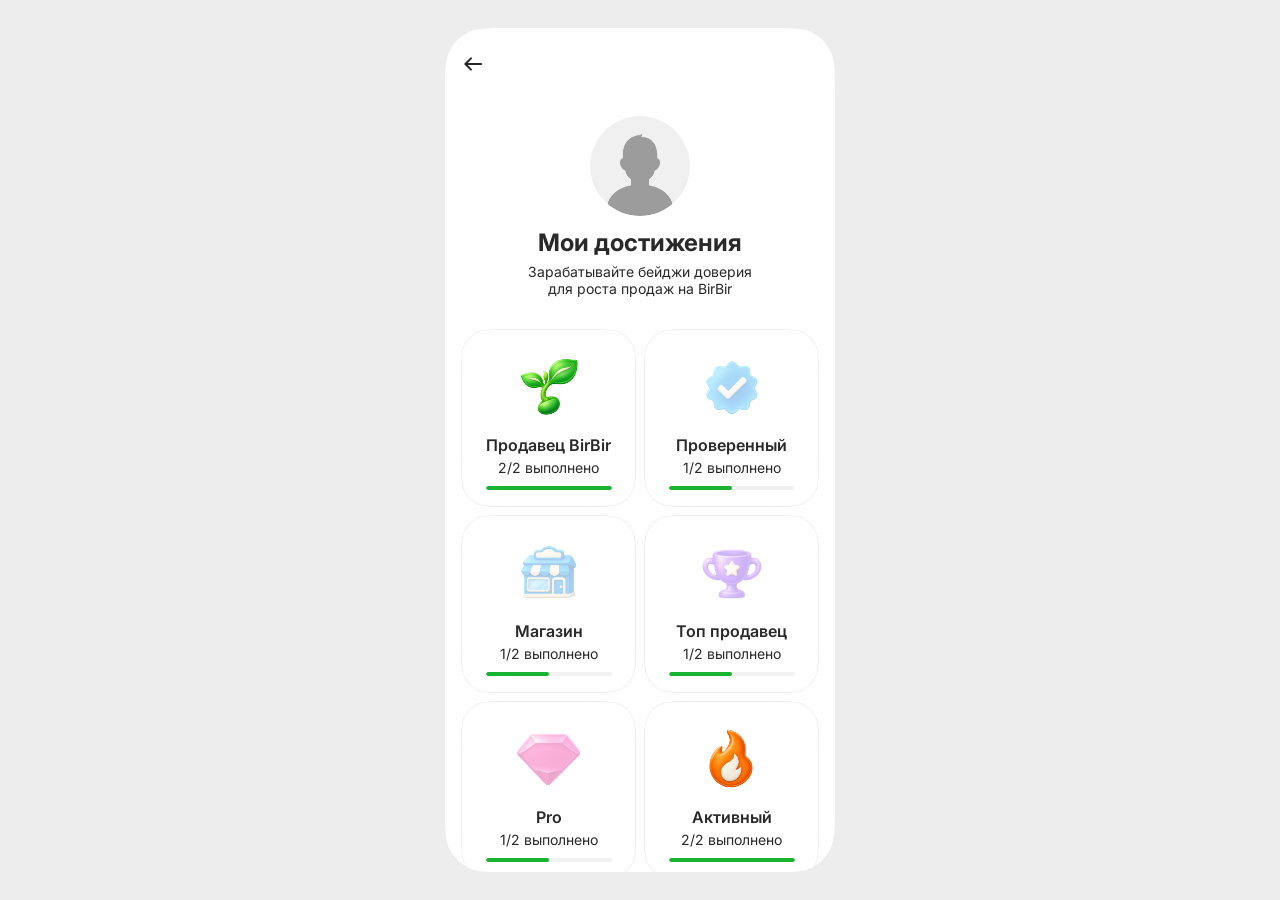
==== experiments/achievement-gallery/index.html @ c939f898 "Add mobile achievement carousel with smoothed corners and progress states" ====
<!doctype html>
<html lang="ru">
<head>
  <meta charset="utf-8">
  <meta name="viewport" content="width=device-width, initial-scale=1, viewport-fit=cover">
  <meta name="theme-color" content="#ffffff">
  <title>Мои достижения — BirBir</title>
  <link rel="preconnect" href="https://fonts.googleapis.com">
  <link rel="preconnect" href="https://fonts.gstatic.com" crossorigin>
  <link href="https://fonts.googleapis.com/css2?family=Inter:wght@400;500;600;700&display=swap" rel="stylesheet">
  <link rel="stylesheet" href="../../prototype-library/birbir-prototype-library.css">
  <link rel="stylesheet" href="../../prototype-library/achievement-card.css?v=4">
  <link rel="stylesheet" href="../../prototype-library/achievement-coverflow.css?v=4">
  <link rel="stylesheet" href="screen.css?v=4">
</head>
<body>
  <main class="bba-app" id="achievement-app">
    <div class="bba-screen" id="achievement-screen">
      <header class="bba-header"><a href="../../index.html" aria-label="Назад"><img src="../../assets/achievement-gallery/back.svg" width="24" height="24" alt=""></a></header>
      <div class="bba-content">
        <section class="bba-profile" aria-labelledby="screen-title">
          <img src="../../assets/achievement-gallery/avatar.png" width="100" height="100" alt="">
          <div><h1 id="screen-title">Мои достижения</h1><p>Зарабатывайте бейджи доверия<br>для роста продаж на BirBir</p></div>
        </section>
        <section class="bba-grid" id="achievement-grid" aria-label="Достижения"></section>
      </div>
    </div>
    <section class="bba-overlay" id="achievement-overlay" role="dialog" aria-modal="true" aria-label="Проверенный — галерея достижений" hidden>
      <button class="bba-backdrop" type="button" aria-label="Закрыть галерею"></button>
      <div class="bba-gallery" id="achievement-gallery" aria-label="Карточки достижений"></div>
      <div class="bba-dots" role="group" aria-label="Положение в галерее"></div>
      <section class="bba-step" id="next-step" role="dialog" aria-modal="true" aria-labelledby="next-step-title" hidden>
        <button class="bba-step-backdrop" type="button" aria-label="Закрыть следующий шаг"></button>
        <div class="bba-step-panel">
          <p class="bba-step-eyebrow">Следующий шаг</p>
          <h2 id="next-step-title"></h2>
          <p class="bba-step-description"></p>
          <p class="bba-step-note">Демо: действие изменит состояние только в этом прототипе.</p>
          <button class="bba-next-step" id="complete-demo-step" type="button">Показать выполненный шаг</button>
          <button class="bba-step-cancel" type="button">Назад</button>
        </div>
      </section>
    </section>
  </main>
  <script src="../../prototype-library/achievement-card.js?v=4"></script>
  <script src="../../prototype-library/achievement-coverflow.js?v=4"></script>
  <script src="achievements.js?v=4"></script>
  <script src="screen.js?v=4"></script>
</body>
</html>
---- prototype-library/birbir-prototype-library.css ----
:root {
      --bg: #ffffff;
      --text: #292929;
      --muted: #858585;
      --error: #d34848;
      --border: #ededed;
      --tab-border: #e0e0e0;
      --chip-bg: #f2f2f2;
      --accent: #b8057d;
      --premium: #f3b517;
      --success: #19b333;
      --shadow-badge: rgba(41, 41, 41, 0.6);
      --top-strip-height: 0px;
      --safe-top: env(safe-area-inset-top, 0px);
      --safe-bottom: env(safe-area-inset-bottom, 0px);
    }

    * {
      box-sizing: border-box;
    }

    html,
    body {
      margin: 0;
      min-height: 100%;
      background: var(--bg);
      color: var(--text);
      font-family: "Inter", -apple-system, BlinkMacSystemFont, "Segoe UI", sans-serif;
      -webkit-font-smoothing: antialiased;
      -moz-osx-font-smoothing: grayscale;
      -webkit-text-size-adjust: 100%;
      text-rendering: optimizeLegibility;
    }

    body {
      min-width: 100%;
    }

    img {
      display: block;
      max-width: 100%;
    }

    .icon-sprite {
      position: absolute;
      width: 0;
      height: 0;
      overflow: hidden;
      pointer-events: none;
      visibility: hidden;
    }

    .app[data-home-version] {
      --safe-bottom: max(env(safe-area-inset-bottom, 0px), 12px);
    }

    .icon-box {
      position: relative;
      display: inline-block;
      flex: none;
      color: inherit;
      line-height: 0;
    }

    .icon-box--10 {
      width: 10px;
      height: 10px;
    }

    .icon-box--8 {
      width: 8px;
      height: 8px;
    }

    .icon-box--12 {
      width: 12px;
      height: 12px;
    }

    .icon-box--14 {
      width: 14px;
      height: 14px;
    }

    .icon-box--16 {
      width: 16px;
      height: 16px;
    }

    .icon-box--18 {
      width: 18px;
      height: 18px;
    }

    .icon-box--20 {
      width: 20px;
      height: 20px;
    }

    .icon-box--22 {
      width: 22px;
      height: 22px;
    }

    .icon-box--24 {
      width: 24px;
      height: 24px;
    }

    .icon-svg {
      position: absolute;
      display: block;
      width: 100%;
      height: 100%;
      max-width: none;
      color: inherit;
      overflow: visible;
    }

    .icon-color--primary {
      color: var(--text);
    }

    .icon-color--success {
      color: var(--success);
    }

    .icon-color--secondary {
      color: var(--muted);
    }

    .icon-color--active {
      color: var(--accent);
    }

    .icon-color--on-dark {
      color: #ffffff;
    }

    .icon-color--like {
      --icon-heart-fill: #ffffff;
      --icon-heart-shadow: rgba(41, 41, 41, 0.6);
    }

    .icon--search {
      inset: 12.5%;
    }

    .icon--filter-controls {
      inset: 18.96% 11.43% 18.97% 11.43%;
    }

    .icon--search-list {
      inset: 17.5% 12.5% 16.18% 12.5%;
    }

    .icon--recent {
      inset: 12.5%;
    }

    .icon--arrow-left {
      inset: 0;
    }

    .icon--navigation-fill {
      inset: 10.92% 10.93% 9.17% 9.16%;
    }

    .icon--sort-date {
      inset: 16.67% 9.05% 13.22% 12.5%;
    }

    .icon--chevron-down {
      inset: 34.76% 22.26% 33.33% 22.26%;
    }

    .icon--chevron-right-line {
      inset: 22.31% 33.33% 22.21% 34.71%;
    }

    .icon--chevron-right-circle-fill,
    .icon--add-circle-fill {
      inset: 8.33%;
    }

    .icon--seller-badge-glyph {
      inset: 0;
    }

    .icon--heart-transparent,
    .icon--heart-transparent-fill,
    .icon--heart-empty {
      inset: 12.5% 8.33% 13.91% 8.33%;
    }

    .icon--profile-favorite {
      inset: 6.25% 4.17% 7.81% 4.17%;
    }

    .icon--heart-filled-detail {
      inset: 15% 6.67% 11.41% 10%;
    }

    .icon--chat {
      inset: 12.5% 8.33%;
    }

    .icon--user {
      inset: 8.33% 12.5% 8.34% 12.5%;
    }

    .icon--phone-fill {
      inset: 9.03% 9.04% 7.77% 7.77%;
    }

    .icon--phone-outline {
      inset: 9.03% 9.04% 7.77% 7.77%;
    }

    .icon--share-ios {
      inset: 12.5% 12.5% 8.33% 12.5%;
    }

    .icon--recent,
    .icon--send-fill,
    .icon--check-circle-fill,
    .icon--crown-fill,
    .icon--close-circle-fill,
    .icon--up-ad-fill {
      inset: 8.33%;
    }

    .icon--business-fill {
      inset: 8.34% 8.33% 8.33% 8.34%;
    }

    .icon--agency-fill {
      inset: 10.82% 8.33%;
    }

    .icon--flash-outline,
    .icon--track-outline {
      inset: 0;
    }

    .icon--lightning-fill {
      inset: 8.33% 16.72% 8.42% 16.69%;
    }

    .icon--track-fill {
      inset: 15% 6.25%;
    }

    .icon--basket-fill {
      inset: 10.68% 8.56% 12.5% 8.54%;
    }

    .app {
      position: relative;
      width: 100%;
      min-height: 100vh;
      background: var(--bg);
      overflow-x: hidden;
    }

    .status-bar {
      position: sticky;
      top: 0;
      z-index: 40;
      display: flex;
      align-items: flex-start;
      justify-content: space-between;
      height: 48px;
      padding: 14px 27px 0 37px;
      background: rgba(255, 255, 255, 0.96);
      backdrop-filter: blur(12px);
    }

    .status-bar__time {
      font-family: -apple-system, BlinkMacSystemFont, "SF Pro Text", "Segoe UI", sans-serif;
      font-size: 16px;
      font-weight: 600;
      line-height: 21px;
      letter-spacing: -0.32px;
    }

    .status-bar__icons {
      display: flex;
      align-items: center;
      gap: 8px;
      padding-top: 5px;
    }

    .status-bar__signal {
      width: 18px;
      height: 12px;
    }

    .status-bar__wifi {
      width: 17px;
      height: 11.84px;
    }

    .status-bar__battery {
      position: relative;
      width: 27.4px;
      height: 13px;
      flex: none;
    }

    .status-bar__battery-outline {
      position: absolute;
      top: 0;
      left: 0;
      width: 25px;
      height: 13px;
    }

    .status-bar__battery-fill {
      position: absolute;
      top: 2px;
      left: 2px;
      width: 21px;
      height: 9px;
    }

    .status-bar__battery-end {
      position: absolute;
      top: 4.4px;
      right: 0;
      width: 1.4px;
      height: 4.22px;
    }

    .status-bar,
    .search-overlay__status,
    .detail-screen__status {
      display: none !important;
    }

    .screen {
      padding-bottom: calc(95px + var(--safe-bottom));
    }

    .home-sticky-search {
      position: fixed;
      top: 0;
      left: 0;
      z-index: 44;
      display: flex;
      align-items: flex-end;
      width: 100%;
      height: 76px;
      padding: 8px 16px 12px;
      border-bottom-right-radius: 20px;
      border-bottom-left-radius: 20px;
      background: #ffffff;
      box-shadow: 4px 4px 40px rgba(59, 74, 116, 0.2);
      opacity: 0;
      visibility: hidden;
      pointer-events: none;
      transform: translateY(-10px);
      transition: opacity 180ms ease, transform 220ms ease, visibility 180ms ease;
    }

    .app.home-scrolled .home-sticky-search {
      opacity: 1;
      visibility: visible;
      pointer-events: auto;
      transform: translateY(0);
    }

    .home-hero {
      display: flex;
      flex-direction: column;
      justify-content: flex-end;
      min-height: 107px;
      padding: 12px 16px;
      border-bottom-right-radius: 20px;
      border-bottom-left-radius: 20px;
      background: var(--accent);
      color: #ffffff;
    }

    .home-location {
      display: inline-flex;
      align-items: center;
      gap: 4px;
      width: max-content;
      color: #ffffff;
      font-size: 16px;
      font-weight: 500;
      line-height: 19px;
      text-decoration: none;
    }

    .home-location__icon {
      transform: translateY(0.5px);
    }

    .scroll-row {
      display: flex;
      gap: 8px;
      overflow-x: auto;
      overscroll-behavior-x: contain;
      scroll-snap-type: x proximity;
      scrollbar-width: none;
      -ms-overflow-style: none;
    }

    .scroll-row::-webkit-scrollbar,
    .category-scroll::-webkit-scrollbar {
      display: none;
    }

    .home-collections {
      position: relative;
      height: 100px;
      margin-top: 24px;
    }

    .home-collections__scroll {
      display: flex;
      gap: 8px;
      height: 100px;
      overflow-x: auto;
      overscroll-behavior-x: contain;
      padding: 0 0 0 16px;
      scrollbar-width: none;
      -ms-overflow-style: none;
    }

    .home-collections__scroll::-webkit-scrollbar {
      display: none;
    }

    .home-collection-card {
      position: relative;
      flex: 0 0 100px;
      width: 100px;
      height: 100px;
      overflow: hidden;
      border-radius: 12.308px;
      background: #ffffff;
      scroll-snap-align: start;
    }

    .home-collection-card--partial {
      flex-basis: 50px;
      width: 50px;
    }

    .home-collection-card__image {
      position: absolute;
      inset: 0;
      width: 100%;
      height: 100%;
      object-fit: fill;
      pointer-events: none;
    }

    .search {
      padding: 32px 16px 0;
    }

    .location {
      display: inline-flex;
      align-items: center;
      gap: 4px;
      font-size: 14px;
      font-weight: 500;
      line-height: 17px;
      color: var(--muted);
      text-decoration: none;
    }

    .location__icon {
      transform: translateY(0.5px);
    }

    .search-field {
      display: flex;
      align-items: center;
      gap: 8px;
      width: 100%;
      height: 50px;
      margin-top: 8px;
      padding: 0 12px;
      border: 1px solid var(--border);
      border-radius: 16px;
      background: var(--chip-bg);
      font-size: 16px;
      font-weight: 500;
      line-height: 19px;
      font-family: inherit;
      color: var(--muted);
      appearance: none;
      -webkit-appearance: none;
      cursor: text;
      text-align: left;
      touch-action: manipulation;
      -webkit-tap-highlight-color: transparent;
    }

    .search-field--hero,
    .search-field--sticky {
      height: 56px;
      margin-top: 8px;
      padding: 6px 6px 6px 16px;
      border: 0;
      background: #ffffff;
      color: var(--muted);
    }

    .search-field--sticky {
      margin-top: 0;
      background: var(--chip-bg);
    }

    .search-field__submit {
      position: relative;
      display: inline-flex;
      align-items: center;
      justify-content: center;
      width: 44px;
      height: 44px;
      margin-left: auto;
      border-radius: 12px;
      background: var(--accent);
      flex: none;
    }

    .search-field__submit .icon-svg {
      position: relative;
      inset: auto;
      width: 20px;
      height: 20px;
    }

    .search-field__text {
      overflow: hidden;
      text-overflow: ellipsis;
      white-space: nowrap;
    }

    .recent-search-strip {
      padding: 16px 0 0;
    }

    .recent-search-strip.is-hidden {
      display: none;
    }

    .recent-search-scroll {
      display: flex;
      gap: 6px;
      overflow-x: auto;
      overscroll-behavior-x: contain;
      padding: 0 16px;
      scrollbar-width: none;
      -ms-overflow-style: none;
    }

    .recent-search-scroll::-webkit-scrollbar {
      display: none;
    }

    .recent-search-card {
      position: relative;
      display: flex;
      align-items: center;
      gap: 8px;
      width: 240px;
      height: 58px;
      padding: 12px;
      border: 1px solid var(--border);
      border-radius: 16px;
      background: var(--chip-bg);
      color: var(--text);
      font-family: inherit;
      text-align: left;
      flex: 0 0 auto;
      appearance: none;
      -webkit-appearance: none;
      -webkit-tap-highlight-color: transparent;
    }

    .recent-search-card.is-hidden {
      display: none;
    }

    .recent-search-card__copy {
      display: flex;
      flex: 1 1 auto;
      flex-direction: column;
      gap: 2px;
      min-width: 0;
    }

    .recent-search-card__meta,
    .recent-search-card__title {
      overflow: hidden;
      text-overflow: ellipsis;
      white-space: nowrap;
    }

    .recent-search-card__meta {
      color: var(--muted);
      font-size: 12px;
      font-weight: 500;
      line-height: 15px;
    }

    .recent-search-card__title {
      color: var(--text);
      font-size: 14px;
      font-weight: 600;
      line-height: 17px;
    }

    .recent-search-card__action {
      position: relative;
      display: inline-flex;
      align-items: center;
      justify-content: center;
      width: 32px;
      height: 32px;
      border: 1px solid var(--border);
      border-radius: 8px;
      background: #ffffff;
      color: var(--muted);
      flex: none;
    }

    .recent-search-card__action .icon-svg {
      position: relative;
      inset: auto;
      width: 16px;
      height: 16px;
      flex: none;
    }

    .search-overlay {
      position: absolute;
      inset: 0;
      z-index: 60;
      background: linear-gradient(to bottom, #ffffff 0 var(--top-strip-height), #f2f2f2 var(--top-strip-height) 100%);
      opacity: 0;
      visibility: hidden;
      pointer-events: none;
      transition: opacity 180ms ease, visibility 180ms ease;
    }

    .search-overlay.is-open {
      opacity: 1;
      visibility: visible;
      pointer-events: auto;
    }

    .search-overlay__scroller {
      height: 100%;
      overflow-y: auto;
      overscroll-behavior-y: contain;
      -webkit-overflow-scrolling: touch;
      scrollbar-width: none;
      padding-bottom: calc(46px + var(--safe-bottom));
    }

    .search-overlay__scroller::-webkit-scrollbar {
      display: none;
    }

    .search-overlay__topbar {
      position: sticky;
      top: 0;
      z-index: 2;
      display: flex;
      flex-direction: column;
      background: #ffffff;
      border-bottom-left-radius: 16px;
      border-bottom-right-radius: 16px;
      padding-bottom: 8px;
    }

    .search-overlay__status {
      display: flex;
      align-items: flex-start;
      justify-content: space-between;
      height: 48px;
      padding: 14px 27px 0 37px;
      background: #ffffff;
    }

    .search-overlay__row {
      display: flex;
      align-items: center;
      justify-content: center;
      padding: 8px 16px;
    }

    .search-overlay__back {
      display: inline-flex;
      align-items: center;
      justify-content: center;
      flex: none;
      width: 40px;
      height: 40px;
      padding: 0;
      border: 0;
      background: transparent;
      color: inherit;
      appearance: none;
      -webkit-appearance: none;
      touch-action: manipulation;
      -webkit-tap-highlight-color: transparent;
    }

    .search-overlay__back .icon-box {
      color: var(--text);
    }

    .search-form {
      flex: 1 0 0;
      min-width: 0;
    }

    .search-form__field {
      display: flex;
      align-items: center;
      gap: 8px;
      height: 50px;
      padding: 0 12px;
      border: 1px solid #e0e0e0;
      border-radius: 16px;
      background: #f2f2f2;
    }

    .search-form__field--filled {
      border-color: #ededed;
    }

    .search-form__input {
      flex: 1 0 0;
      min-width: 0;
      padding: 0;
      border: 0;
      background: transparent;
      color: var(--text);
      font-family: inherit;
      font-size: 16px;
      font-weight: 400;
      line-height: 19px;
      caret-color: var(--accent);
    }

    .search-form__input::placeholder {
      color: var(--muted);
      opacity: 1;
    }

    .search-form__input:focus {
      outline: none;
    }

    .search-form__clear {
      display: none;
      align-items: center;
      justify-content: center;
      flex: none;
      width: 20px;
      height: 20px;
      padding: 0;
      border: 0;
      background: transparent;
      color: inherit;
      appearance: none;
      -webkit-appearance: none;
      touch-action: manipulation;
      -webkit-tap-highlight-color: transparent;
    }

    .search-form.is-filled .search-form__clear {
      display: flex;
    }

    .search-form__clear .icon-box {
      color: var(--muted);
    }

    .search-chip-list {
      display: none;
      flex-wrap: wrap;
      gap: 6px;
      padding: 0 16px 8px;
    }

    .search-chip-list.has-chips {
      display: flex;
    }

    .search-chip {
      display: inline-flex;
      align-items: center;
      justify-content: center;
      height: 32px;
      padding: 0 12px;
      border: 1px solid #ededed;
      border-radius: 12px;
      background: #f2f2f2;
      color: var(--text);
      font-family: inherit;
      font-size: 14px;
      font-weight: 400;
      line-height: 17px;
      white-space: nowrap;
      appearance: none;
      -webkit-appearance: none;
      touch-action: manipulation;
      -webkit-tap-highlight-color: transparent;
    }

    .search-overlay__content {
      display: flex;
      flex-direction: column;
      gap: 4px;
      padding-top: 4px;
    }

    .search-card {
      display: flex;
      flex-direction: column;
      background: #ffffff;
      border-radius: 16px;
      padding: 8px 16px;
    }

    .search-card--categories {
      padding-top: 16px;
      padding-bottom: 8px;
    }

    .search-card__title {
      margin: 0 0 8px;
      color: var(--text);
      font-size: 16px;
      font-weight: 600;
      line-height: 22px;
    }

    .search-list {
      display: flex;
      flex-direction: column;
    }

    .search-list-item {
      display: flex;
      align-items: center;
      gap: 12px;
      width: 100%;
      padding: 8px 0;
      border: 0;
      background: transparent;
      color: inherit;
      font: inherit;
      text-align: left;
      appearance: none;
      -webkit-appearance: none;
      touch-action: manipulation;
      -webkit-tap-highlight-color: transparent;
    }

    .search-list-item__left {
      position: relative;
      display: inline-flex;
      align-items: center;
      justify-content: center;
      flex: none;
      width: 32px;
      height: 32px;
      overflow: hidden;
      border: 1px solid #ededed;
      border-radius: 8px;
      background: #f2f2f2;
    }

    .search-list-item__left--thumb img {
      position: absolute;
      inset: 0;
      width: 100%;
      height: 100%;
      object-fit: cover;
      object-position: center;
    }

    .search-list-item__icon-image {
      position: absolute;
      left: 50%;
      top: 50%;
      width: 16px;
      height: 16px;
      max-width: none;
      transform: translate(-50%, -50%);
    }

    .search-list-item__symbol-box {
      position: relative;
      left: auto;
      top: auto;
    }

    .search-list-item__left .icon-svg,
    .category-sheet__item-left .icon-svg,
    .detail-list-item__left .icon-svg {
      inset: 0 !important;
    }

    .search-list-item__content {
      display: flex;
      flex: 1 0 0;
      flex-direction: column;
      justify-content: center;
      gap: 2px;
      min-width: 0;
    }

    .search-list-item__title,
    .search-list-item__caption {
      margin: 0;
    }

    .search-list-item__title {
      overflow: hidden;
      color: var(--text);
      font-size: 16px;
      font-weight: 400;
      line-height: 19px;
      text-overflow: ellipsis;
      white-space: nowrap;
    }

    .search-list-item__caption {
      display: -webkit-box;
      overflow: hidden;
      color: var(--muted);
      font-size: 14px;
      font-weight: 400;
      line-height: 17px;
      -webkit-box-orient: vertical;
      -webkit-line-clamp: 2;
    }

    .search-list-item__right {
      position: relative;
      display: flex;
      align-items: center;
      justify-content: center;
      flex: none;
      width: 20px;
      height: 20px;
      color: var(--muted);
    }

    .search-results {
      position: fixed;
      top: 0;
      right: 0;
      bottom: 0;
      left: 0;
      width: 100%;
      height: 100vh;
      margin: 0;
      z-index: 45;
      background: linear-gradient(to bottom, #ffffff 0 var(--top-strip-height), #f2f2f2 var(--top-strip-height) 100%);
      opacity: 0;
      visibility: hidden;
      pointer-events: none;
      transition: opacity 180ms ease, visibility 180ms ease;
      overflow: hidden;
    }

    .search-results.is-open {
      opacity: 1;
      visibility: visible;
      pointer-events: auto;
    }

    .search-results__scroller {
      height: 100%;
      overflow-x: hidden;
      overflow-y: auto;
      overscroll-behavior-y: contain;
      -webkit-overflow-scrolling: touch;
      scrollbar-width: none;
      padding-bottom: calc(81px + var(--safe-bottom));
    }

    .search-results__scroller::-webkit-scrollbar {
      display: none;
    }

    .results-header {
      position: -webkit-sticky;
      position: sticky;
      top: 0;
      z-index: 30;
      display: flex;
      flex-direction: column;
      margin-bottom: 4px;
      border-bottom-left-radius: 16px;
      border-bottom-right-radius: 16px;
      background: #ffffff;
      box-shadow: none;
      overflow: clip;
      transition: box-shadow 180ms ease;
    }

    .search-results.has-shadow .results-header {
      box-shadow: 0 4px 40px rgba(39, 56, 63, 0.1);
    }

    .results-header__title-row {
      display: none;
      align-items: center;
      justify-content: space-between;
      min-height: 50px;
      padding: 8px 16px 0;
    }

    .results-header__title-back,
    .results-header__back {
      display: inline-flex;
      align-items: center;
      justify-content: center;
      flex: none;
      width: 40px;
      height: 40px;
      padding: 0;
      border: 0;
      background: transparent;
      color: inherit;
      appearance: none;
      -webkit-appearance: none;
      touch-action: manipulation;
      -webkit-tap-highlight-color: transparent;
    }

    .results-header__title-back .icon-box,
    .results-header__back .icon-box {
      color: var(--text);
    }

    .results-header__title {
      flex: 1 0 0;
      min-width: 0;
      margin: 0;
      overflow: hidden;
      color: var(--text);
      font-size: 20px;
      font-weight: 700;
      line-height: normal;
      text-align: center;
      text-overflow: ellipsis;
      white-space: nowrap;
    }

    .results-header__title-side {
      width: 40px;
      height: 40px;
      flex: none;
    }

    .results-header__body {
      display: flex;
      flex-direction: column;
      gap: 12px;
      padding: 0 16px 12px;
    }

    .results-search-row {
      display: none;
      align-items: center;
      justify-content: center;
      gap: 0;
      min-height: 58px;
      padding-top: 8px;
    }

    .results-search-trigger {
      display: inline-flex;
      align-items: center;
      gap: 8px;
      flex: 1 0 0;
      min-width: 0;
      height: 50px;
      padding: 0 12px;
      border: 1px solid #ededed;
      border-radius: 16px;
      background: #f2f2f2;
      color: inherit;
      font: inherit;
      text-align: left;
      appearance: none;
      -webkit-appearance: none;
      touch-action: manipulation;
      -webkit-tap-highlight-color: transparent;
    }

    .results-search-trigger__text {
      flex: 1 0 0;
      min-width: 0;
      overflow: hidden;
      color: var(--muted);
      font-size: 16px;
      font-weight: 400;
      line-height: 19px;
      text-overflow: ellipsis;
      white-space: nowrap;
    }

    .results-search-trigger--filled .results-search-trigger__text {
      color: var(--text);
      font-weight: 400;
    }

    .results-filter-shell {
      display: flex;
      flex-direction: column;
      gap: 4px;
      border-radius: 16px;
      margin-inline: -16px;
      overflow: visible;
    }

    .results-filter-scroll {
      overflow-x: auto;
      overscroll-behavior-x: contain;
      scrollbar-width: none;
      -ms-overflow-style: none;
      padding: 0 16px;
    }

    .results-filter-scroll::-webkit-scrollbar {
      display: none;
    }

    .results-filter-row {
      display: inline-flex;
      align-items: center;
      gap: 6px;
      min-width: 100%;
      width: max-content;
      padding-right: 16px;
      padding-bottom: 1px;
    }

    .results-filter-chip,
    .results-filter-chip--visual {
      position: relative;
      display: inline-flex;
      align-items: center;
      gap: 4px;
      flex: none;
      white-space: nowrap;
      border: 1px solid #ededed;
      background: #f2f2f2;
      color: var(--text);
      font-family: inherit;
      font-size: 14px;
      font-weight: 400;
      line-height: 17px;
      transition: background 180ms ease, border-color 180ms ease, color 180ms ease;
    }

    .results-filter-chip {
      appearance: none;
      -webkit-appearance: none;
      touch-action: manipulation;
      -webkit-tap-highlight-color: transparent;
    }

    .results-filter-chip--visual {
      pointer-events: none;
    }

    .results-filter-chip--base {
      height: 32px;
      padding: 0 12px;
      border-radius: 12px;
    }

    .results-filter-chip--compact {
      height: 32px;
      padding: 0 12px;
      border-radius: 12px;
      font-size: 14px;
      font-weight: 400;
      line-height: 17px;
    }

    .results-filter-chip--selected {
      background: #292929;
      border-color: #292929;
      color: #ffffff;
    }

    .results-filter-chip__label {
      display: inline-flex;
      align-items: center;
      min-width: 0;
      max-width: 148px;
      overflow: hidden;
      text-overflow: ellipsis;
      white-space: nowrap;
    }

    .results-filter-chip__counter {
      display: inline-flex;
      align-items: center;
      color: inherit;
      font-size: 10.32px;
      font-weight: 400;
      line-height: 19px;
    }

    .results-filter-chip__icon-box,
    .results-filter-chip__chevron-box,
    .results-filter-chip__remove-box {
      position: relative;
      display: inline-flex;
      align-items: center;
      justify-content: center;
      flex: none;
      line-height: 0;
    }

    .results-filter-chip__icon-box {
      width: 14px;
      height: 14px;
    }

    .results-filter-chip__chevron-box {
      width: 14px;
      height: 14px;
    }

    .results-filter-chip__remove-box {
      width: 14px;
      height: 14px;
    }

    .results-filter-chip__close {
      display: inline-flex;
      align-items: center;
      justify-content: center;
      width: 14px;
      height: 14px;
      margin-left: 0;
      border-radius: 0;
      background: transparent;
      pointer-events: auto;
    }

    .results-filter-chip__icon-box .icon-svg,
    .results-filter-chip__chevron-box .icon-svg,
    .results-secondary-button__icon-box .icon-svg {
      inset: 0 !important;
    }

    .results-filter-chip__dot {
      position: absolute;
      top: -1px;
      right: -1px;
      width: 6px;
      height: 6px;
      border-radius: 999px;
      background: var(--accent);
    }

    .results-secondary-row {
      display: flex;
      align-items: center;
      justify-content: space-between;
      gap: 12px;
      width: 100%;
      height: 28px;
      padding: 0 16px;
      box-sizing: border-box;
      overflow: hidden;
      transition: max-height 180ms ease, opacity 180ms ease, margin 180ms ease;
    }

    .results-secondary-button {
      display: inline-flex;
      align-items: center;
      gap: 4px;
      height: 28px;
      padding: 0;
      border: 0;
      background: transparent;
      font-family: inherit;
      font-size: 14px;
      font-weight: 500;
      line-height: 17px;
      appearance: none;
      -webkit-appearance: none;
      touch-action: manipulation;
      -webkit-tap-highlight-color: transparent;
    }

    .results-secondary-button[data-results-secondary="region"] {
      flex: 1 0 0;
      min-width: 0;
      justify-content: flex-start;
      color: #858585;
    }

    .results-secondary-button[data-results-secondary="sort"] {
      flex: none;
      min-width: 75px;
      justify-content: flex-end;
      color: #292929;
    }

    .results-secondary-button__text {
      color: inherit;
      font-family: inherit;
      font-size: inherit;
      font-weight: inherit;
      line-height: inherit;
      overflow: hidden;
      text-overflow: ellipsis;
      white-space: nowrap;
    }

    .results-secondary-button__icon-box {
      position: relative;
      display: inline-flex;
      align-items: center;
      justify-content: center;
      width: 16px;
      height: 16px;
      color: var(--muted);
      line-height: 0;
      flex: none;
    }

    .search-results--base .results-header__title-row {
      display: flex;
    }

    .search-results--search .results-search-row,
    .search-results--sticky-down .results-search-row,
    .search-results--sticky-up .results-search-row {
      display: flex;
    }

    .search-results--base .results-search-row {
      display: none;
    }

    .search-results--search .results-header__title-row,
    .search-results--sticky-down .results-header__title-row,
    .search-results--sticky-up .results-header__title-row {
      display: none;
    }

    .search-results--sticky-down .results-header,
    .search-results--sticky-up .results-header {
      box-shadow: 0 4px 40px rgba(39, 56, 63, 0.1);
    }

    .search-results--sticky-down .results-secondary-row {
      max-height: 0;
      opacity: 0;
      margin-top: -4px;
    }

    .search-results--sticky-up .results-secondary-row,
    .search-results--search .results-secondary-row,
    .search-results--base .results-secondary-row {
      max-height: 33px;
      opacity: 1;
      margin-top: 0;
    }

    .results-feed {
      padding: 0 0 calc(93px + var(--safe-bottom));
    }

    .results-feed__surface {
      display: flex;
      flex-direction: column;
      width: 100%;
      padding: 16px 16px 0;
      background: #ffffff;
      border-radius: 16px;
    }

    .results-feed__surface--empty {
      padding: 0;
      background: transparent;
      border-radius: 0;
    }

    .results-feed__grid {
      display: grid;
      grid-template-columns: repeat(2, minmax(0, calc((100% - 8px) / 2)));
      gap: 24px 8px;
      align-items: start;
    }

    .results-feed__grid--empty {
      display: flex;
      flex-direction: column;
      gap: 4px;
      padding: 0;
    }

    .results-card {
      display: flex;
      flex-direction: column;
      gap: 8px;
      min-width: 0;
    }

    .results-card__media {
      position: relative;
      aspect-ratio: 177 / 177;
      overflow: hidden;
      border: 1px solid var(--border);
      border-radius: 16px;
      background: #ffffff;
    }

    .results-card__image {
      position: absolute;
      inset: 0;
      width: 100%;
      height: 100%;
      object-fit: cover;
      object-position: center;
    }

    .results-card__badges {
      position: absolute;
      left: 5px;
      top: 5px;
      z-index: 2;
      display: flex;
      flex-wrap: wrap;
      align-items: center;
      gap: 4px;
      max-width: calc(100% - 10px);
    }

    .results-card__body {
      display: flex;
      flex-direction: column;
      gap: 4px;
      min-width: 0;
    }

    .results-card__price-name {
      display: flex;
      flex-direction: column;
      gap: 4px;
      min-width: 0;
    }

    .results-card__price-block {
      display: flex;
      flex-direction: column;
      gap: 2px;
      min-width: 0;
    }

    .results-card__price {
      margin: 0;
      overflow: hidden;
      color: var(--text);
      font-size: 16px;
      font-weight: 600;
      line-height: 19px;
      text-overflow: ellipsis;
      white-space: nowrap;
    }

    .results-card__old {
      display: inline-flex;
      align-items: center;
      gap: 4px;
      min-width: 0;
      color: var(--muted);
      font-size: 12px;
      font-weight: 500;
      line-height: 15px;
    }

    .results-card__old s {
      color: var(--muted);
      text-decoration-thickness: 1px;
    }

    .results-card__discount {
      color: var(--text);
      white-space: nowrap;
    }

    .results-card__title {
      margin: 0;
      overflow: hidden;
      color: var(--text);
      font-size: 14px;
      font-weight: 400;
      line-height: 17px;
      display: -webkit-box;
      -webkit-box-orient: vertical;
      -webkit-line-clamp: 2;
      min-height: 0;
    }

    .results-card__meta {
      display: flex;
      flex-direction: column;
      justify-content: flex-start;
      gap: 2px;
      min-height: 0;
      color: var(--muted);
      font-size: 12px;
      font-weight: 500;
      line-height: 15px;
    }

    .results-card__meta-row {
      display: inline-flex;
      align-items: center;
      gap: 4px;
      min-width: 0;
    }

    .results-empty {
      display: flex;
      grid-column: 1 / -1;
      flex-direction: column;
      gap: 4px;
      width: 100%;
    }

    .results-empty__card {
      display: flex;
      flex-direction: column;
      align-items: center;
      justify-content: center;
      gap: 8px;
      min-height: 236px;
      padding: 40px 20px;
      border-radius: 16px;
      background: #ffffff;
      text-align: center;
    }

    .results-empty__illustration {
      display: inline-flex;
      align-items: center;
      justify-content: center;
      width: 80px;
      height: 80px;
      flex: none;
    }

    .results-empty__illustration img {
      display: block;
      width: 100%;
      height: 100%;
      object-fit: contain;
    }

    .results-empty__title,
    .results-empty__text,
    .results-recommendations__title {
      margin: 0;
    }

    .results-empty__title {
      color: var(--text);
      font-size: 20px;
      font-weight: 700;
      line-height: 24px;
    }

    .results-empty__text {
      max-width: 258px;
      color: var(--muted);
      font-size: 14px;
      font-weight: 400;
      line-height: 17px;
    }

    .results-recommendations {
      display: flex;
      flex-direction: column;
      gap: 12px;
      padding: 16px;
      border-radius: 16px;
      background: #ffffff;
    }

    .results-recommendations__title {
      color: var(--text);
      font-size: 20px;
      font-weight: 700;
      line-height: 24px;
    }

    .results-recommendations__grid {
      display: grid;
      grid-template-columns: repeat(2, minmax(0, calc((100% - 8px) / 2)));
      gap: 24px 8px;
      align-items: start;
    }

    .results-banner {
      position: relative;
      grid-column: 1 / -1;
      height: 94px;
      overflow: hidden;
      border-radius: 12px;
      background: rgba(0, 118, 51, 0.3);
    }

    .results-banner__image-wrap {
      position: absolute;
      right: 0;
      bottom: 0;
      width: 161px;
      height: 94.71px;
      overflow: hidden;
      border-top-right-radius: 11.37px;
      border-bottom-right-radius: 11.37px;
    }

    .results-banner__image {
      position: absolute;
      top: 10.42px;
      right: -199.84px;
      width: 348.53px;
      height: 113.65px;
      max-width: none;
      object-fit: cover;
    }

    .results-banner__label {
      position: absolute;
      right: 16px;
      bottom: 8px;
      margin: 0;
      color: var(--muted);
      font-size: 9.47px;
      font-weight: 400;
      line-height: 1;
    }

    .results-banner__title {
      position: absolute;
      top: 9.47px;
      left: 9.47px;
      width: 161px;
      margin: 0;
      color: var(--text);
      font-size: 13.26px;
      font-weight: 700;
      line-height: 1.15;
    }

    .results-banner__logo {
      position: absolute;
      left: 9.47px;
      bottom: 9.76px;
      display: inline-flex;
      align-items: center;
      justify-content: center;
      width: 30.31px;
      height: 30.31px;
      border-radius: 6.06px;
      background: #ffffff;
      color: #007633;
      font-size: 9.47px;
      font-weight: 700;
      line-height: 1;
    }

    .filters-tooltip {
      position: fixed;
      left: 50%;
      bottom: calc(106px + var(--safe-bottom));
      z-index: 20;
      display: flex;
      flex-direction: column;
      gap: 8px;
      width: 220px;
      padding: 12px;
      border-radius: 12px;
      background: #292929;
      box-shadow: 0 8px 24px rgba(39, 56, 63, 0.18);
      transform: translateX(-50%);
    }

    .filters-tooltip[hidden] {
      display: none;
    }

    .filters-tooltip__close {
      position: absolute;
      top: 8px;
      right: 8px;
      display: inline-flex;
      align-items: center;
      justify-content: center;
      width: 16px;
      height: 16px;
      padding: 0;
      border: 0;
      background: transparent;
      appearance: none;
      -webkit-appearance: none;
    }

    .filters-tooltip__close .icon-box {
      color: #ffffff;
    }

    .filters-tooltip__text {
      margin: 0;
      color: #ffffff;
      font-size: 14px;
      font-weight: 500;
      line-height: 17px;
    }

    .filters-tooltip__pointer {
      position: absolute;
      left: 50%;
      bottom: -8px;
      width: 46px;
      height: 8px;
      background: #292929;
      clip-path: polygon(50% 100%, 0 0, 100% 0);
      transform: translateX(-50%);
    }

    .filter-sheet,
    .filter-bottomsheet {
      position: fixed;
      inset: 0;
      opacity: 0;
      visibility: hidden;
      pointer-events: none;
      transition: opacity 180ms ease, visibility 180ms ease;
    }

    .filter-sheet {
      z-index: 90;
    }

    .filter-bottomsheet {
      z-index: 95;
    }

    .filter-sheet.is-open,
    .filter-bottomsheet.is-open {
      opacity: 1;
      visibility: visible;
      pointer-events: auto;
    }

    .filter-sheet__backdrop,
    .filter-bottomsheet__backdrop {
      position: absolute;
      inset: 0;
      background: rgba(41, 41, 41, 0.24);
      touch-action: none;
    }

    .filter-sheet__backdrop {
      display: none;
      background: transparent;
      pointer-events: none;
    }

    .filter-sheet__panel {
      position: fixed;
      inset: 0;
      display: flex;
      flex-direction: column;
      min-height: 0;
      background: linear-gradient(to bottom, #ffffff 0 var(--top-strip-height), #f2f2f2 var(--top-strip-height) 100%);
      border-radius: 0;
      overflow: hidden;
      transform: none;
      transition: none;
      pointer-events: auto;
      overscroll-behavior: contain;
    }

    .filter-bottomsheet__panel {
      position: absolute;
      left: 0;
      right: 0;
      top: auto;
      bottom: 0;
      display: flex;
      flex-direction: column;
      height: auto;
      max-height: calc(100vh - 49px);
      min-height: 0;
      background: #ffffff;
      border-top-left-radius: 24px;
      border-top-right-radius: 24px;
      transform: translateY(24px);
      transition: transform 220ms ease;
      overflow: hidden;
      pointer-events: auto;
      overscroll-behavior: contain;
    }

    .filter-bottomsheet.is-open .filter-bottomsheet__panel {
      transform: translateY(0);
    }

    @supports (height: 100dvh) {
      .filter-bottomsheet__panel {
        max-height: calc(100dvh - 49px);
      }
    }

    .filter-sheet__header {
      padding: 8px 16px 4px;
      background: #ffffff;
      border-top-left-radius: 0;
      border-top-right-radius: 0;
      border-bottom-left-radius: 16px;
      border-bottom-right-radius: 16px;
      box-shadow: none;
      transition: box-shadow 180ms ease;
    }

    .filter-bottomsheet__header {
      padding: 24px 16px 0;
      background: #ffffff;
      border-top-left-radius: 24px;
      border-top-right-radius: 24px;
    }

    .filter-sheet__title-row,
    .filter-bottomsheet__title-row {
      position: relative;
      display: flex;
      align-items: center;
      justify-content: space-between;
    }

    .filter-sheet__title-row {
      min-height: 50px;
    }

    .filter-bottomsheet__title-row {
      min-height: 40px;
    }

    .filter-sheet.filter-sheet--has-shadow .filter-sheet__header {
      box-shadow: 0 4px 40px rgba(39, 56, 63, 0.1);
    }

    .filter-sheet__back,
    .filter-sheet__reset,
    .filter-bottomsheet__reset,
    .filter-bottomsheet__close {
      display: inline-flex;
      align-items: center;
      justify-content: center;
      min-width: 40px;
      height: 40px;
      padding: 0;
      border: 0;
      background: transparent;
      font-family: inherit;
      appearance: none;
      -webkit-appearance: none;
      touch-action: manipulation;
      -webkit-tap-highlight-color: transparent;
    }

    .filter-sheet__back .icon-box,
    .filter-bottomsheet__close .icon-box {
      color: var(--text);
    }

    .filter-sheet__reset,
    .filter-bottomsheet__reset {
      color: #1f93cc;
      font-size: 16px;
      font-weight: 500;
      line-height: 19px;
    }

    .filter-sheet__header-spacer {
      display: inline-flex;
      flex: none;
      width: 40px;
      height: 40px;
    }

    .filter-sheet__title,
    .filter-bottomsheet__title {
      position: absolute;
      left: 50%;
      top: 50%;
      width: calc(100% - 120px);
      margin: 0;
      transform: translate(-50%, -50%);
      overflow: hidden;
      color: var(--text);
      font-size: 17px;
      font-weight: 700;
      line-height: normal;
      text-align: center;
      text-overflow: ellipsis;
      white-space: nowrap;
    }

    .filter-sheet__scroll {
      display: flex;
      flex: 1 0 0;
      flex-direction: column;
      gap: 4px;
      overflow-y: auto;
      -webkit-overflow-scrolling: touch;
      scrollbar-width: none;
      padding: 4px 0 calc(94px + var(--safe-bottom));
      background: #f2f2f2;
    }

    .filter-sheet__scroll::-webkit-scrollbar,
    .filter-bottomsheet__list::-webkit-scrollbar {
      display: none;
    }

    .filter-sheet__group {
      display: flex;
      flex-direction: column;
      gap: 12px;
      width: 100%;
      box-sizing: border-box;
      padding: 16px;
      border-radius: 16px;
      background: #ffffff;
    }

    .filter-sheet__group-title {
      margin: 0;
      color: var(--text);
      font-size: 16px;
      font-weight: 600;
      line-height: 22px;
    }

    .filter-sheet__group-head {
      display: flex;
      align-items: center;
      justify-content: space-between;
      gap: 12px;
    }

    .filter-sheet__group-link {
      color: #858585;
      font-size: 14px;
      font-weight: 500;
      line-height: 17px;
      white-space: nowrap;
    }

    .filter-sheet__group-link--button {
      padding: 0;
      border: 0;
      background: transparent;
      font-family: inherit;
      appearance: none;
      -webkit-appearance: none;
      touch-action: manipulation;
      -webkit-tap-highlight-color: transparent;
    }

    .filter-sheet__field-button {
      display: flex;
      align-items: center;
      gap: 8px;
      width: 100%;
      height: 50px;
      padding: 0 16px;
      border: 1px solid #ededed;
      border-radius: 16px;
      background: #f2f2f2;
      color: inherit;
      font: inherit;
      text-align: left;
      appearance: none;
      -webkit-appearance: none;
      touch-action: manipulation;
      -webkit-tap-highlight-color: transparent;
    }

    .filter-sheet__field-leading,
    .filter-sheet__field-trailing,
    .filter-sheet__dropdown-trailing {
      display: inline-flex;
      align-items: center;
      justify-content: center;
      flex: none;
      width: 16px;
      height: 20px;
      line-height: 0;
    }

    .filter-sheet__field-trailing,
    .filter-sheet__dropdown-trailing {
      color: var(--muted);
      margin-left: 8px;
    }

    .filter-sheet__field-trailing .icon-svg,
    .filter-sheet__dropdown-trailing .icon-svg {
      inset: 0 !important;
    }

    .filter-sheet__field-label {
      flex: 1 0 0;
      min-width: 0;
      overflow: hidden;
      color: #292929;
      font-size: 16px;
      font-weight: 400;
      line-height: 19px;
      text-overflow: ellipsis;
      white-space: nowrap;
    }

    .filter-sheet__tabs {
      display: flex;
      gap: 6px;
      margin: 0 -16px;
      padding: 0 16px;
      overflow-x: auto;
      scrollbar-width: none;
    }

    .filter-sheet__tabs::-webkit-scrollbar {
      display: none;
    }

    .filter-sheet__tab {
      display: inline-flex;
      align-items: center;
      justify-content: center;
      height: 40px;
      padding: 0 12px;
      border: 1px solid #ededed;
      border-radius: 14px;
      background: #f2f2f2;
      color: #292929;
      font-family: inherit;
      font-size: 14px;
      font-weight: 400;
      line-height: 17px;
      white-space: nowrap;
      appearance: none;
      -webkit-appearance: none;
      touch-action: manipulation;
      -webkit-tap-highlight-color: transparent;
    }

    .filter-sheet__tab.is-selected {
      border-color: #292929;
      background: #292929;
      color: #ffffff;
    }

    .filter-sheet__dropdown-row {
      display: flex;
      align-items: center;
      gap: 8px;
      width: 100%;
      height: 44px;
      padding: 0;
      border: 0;
      background: transparent;
      color: inherit;
      font: inherit;
      text-align: left;
      appearance: none;
      -webkit-appearance: none;
      touch-action: manipulation;
      -webkit-tap-highlight-color: transparent;
    }

    .filter-sheet__dropdown-label,
    .filter-sheet__dropdown-value {
      font-size: 16px;
      line-height: 19px;
    }

    .filter-sheet__dropdown-label {
      flex: 1 0 0;
      min-width: 0;
      color: #292929;
      font-weight: 400;
    }

    .filter-sheet__dropdown-value {
      margin-left: auto;
      color: #858585;
      font-weight: 400;
      text-align: right;
      white-space: nowrap;
    }

    .filter-sheet__group--price {
      gap: 12px;
    }

    .filter-range {
      display: flex;
      flex-direction: column;
      gap: 0;
      width: 100%;
    }

    .filter-bottomsheet__list > .filter-range,
    .filter-bottomsheet__list > .filter-range__inputs,
    .filter-bottomsheet__list > .filter-range__message,
    .filter-bottomsheet__list > .filter-range__slider,
    .filter-bottomsheet__list > .filter-range__labels {
      padding-left: 16px;
      padding-right: 16px;
      box-sizing: border-box;
    }

    .filter-bottomsheet__list > .filter-range .filter-range__inputs,
    .filter-bottomsheet__list > .filter-range .filter-range__slider,
    .filter-bottomsheet__list > .filter-range .filter-range__labels,
    .filter-bottomsheet__list > .filter-range .filter-range__track,
    .filter-bottomsheet__list > .filter-range__slider .filter-range__track {
      width: 100%;
      box-sizing: border-box;
    }

    .filter-range__inputs {
      display: flex;
      gap: 6px;
      width: 100%;
    }

    .filter-sheet__price-row {
      display: flex;
      gap: 6px;
    }

    .filter-sheet__price-field {
      flex: 1 0 0;
      min-width: 0;
    }

    .filter-sheet__price-input {
      width: 100%;
      height: 50px;
      padding: 0 16px;
      border: 1px solid #ededed;
      border-radius: 16px;
      background: #f2f2f2;
      color: #292929;
      font-family: inherit;
      font-size: 16px;
      font-weight: 400;
      line-height: 19px;
    }

    .filter-sheet__price-input::placeholder {
      color: #858585;
      opacity: 1;
    }

    .filter-range__slider {
      display: flex;
      flex-direction: column;
      gap: 4px;
      margin-top: 4px;
      width: 100%;
    }

    .filter-range__track {
      position: relative;
      height: 40px;
      width: 100%;
      overflow: visible;
    }

    .filter-range__track::before {
      position: absolute;
      left: 16px;
      right: 16px;
      top: 18.5px;
      height: 3px;
      border-radius: 4px;
      background: #e0e0e0;
      content: "";
    }

    .filter-range__fill {
      position: absolute;
      top: 18.5px;
      height: 3px;
      border-radius: 4px;
      background: var(--accent);
    }

    .filter-range__native {
      position: absolute;
      left: 0;
      right: 0;
      top: -14px;
      width: auto;
      height: 72px;
      margin: 0;
      background: transparent;
      pointer-events: none;
      z-index: 1;
      -webkit-appearance: none;
      appearance: none;
    }

    .filter-range__native::-webkit-slider-thumb {
      width: 72px;
      height: 72px;
      border: 0;
      border-radius: 50%;
      background: transparent;
      box-shadow: none;
      opacity: 0;
      pointer-events: auto;
      -webkit-appearance: none;
      appearance: none;
      cursor: pointer;
    }

    .filter-range__native::-moz-range-thumb {
      width: 72px;
      height: 72px;
      border: 0;
      border-radius: 50%;
      background: transparent;
      box-shadow: none;
      opacity: 0;
      pointer-events: auto;
      appearance: none;
      cursor: pointer;
    }

    .filter-range__native::-webkit-slider-runnable-track,
    .filter-range__native::-moz-range-track {
      height: 28px;
      background: transparent;
      border: 0;
    }

    .filter-range__thumb {
      position: absolute;
      top: 6px;
      width: 28px;
      height: 28px;
      border-radius: 50%;
      background: var(--accent);
      transform: translateX(-50%);
      pointer-events: none;
      z-index: 3;
      box-shadow: 0 0 0 1px #ffffff inset;
    }

    .filter-range__thumb::after {
      position: absolute;
      inset: 4px;
      border-radius: 50%;
      border: 1px solid #ffffff;
      content: "";
    }

    .filter-range__bubble {
      position: absolute;
      top: 4px;
      display: inline-flex;
      align-items: center;
      justify-content: center;
      min-width: 34px;
      height: 20px;
      padding: 0 6px;
      border-radius: 6px;
      background: rgba(41, 41, 41, 0.76);
      color: #ffffff;
      font-size: 12px;
      font-weight: 600;
      line-height: 15px;
      transform: translate(-50%, -100%);
      pointer-events: none;
      z-index: 4;
    }

    .filter-range__bubble[hidden] {
      display: none;
    }

    .filter-range__labels {
      display: flex;
      align-items: center;
      justify-content: space-between;
      color: #858585;
      font-size: 12px;
      font-weight: 600;
      line-height: 15px;
    }

    .filter-sheet__price-input:focus,
    .filter-bottomsheet__search-input:focus {
      outline: none;
    }

    .filter-sheet__price-input.is-error {
      border-color: #f18e8e;
      background: #fff8f8;
      color: var(--error);
    }

    .filter-range__message {
      margin: 2px 0 0;
      color: #858585;
      font-size: 12px;
      font-weight: 500;
      line-height: 15px;
    }

    .filter-range__message.is-error {
      color: var(--error);
    }

    .filter-sheet__list-rows {
      display: flex;
      flex-direction: column;
    }

    .filter-sheet__list-row {
      display: flex;
      align-items: center;
      gap: 12px;
      width: 100%;
      height: 44px;
      padding: 0;
      border: 0;
      background: transparent;
      color: inherit;
      font: inherit;
      text-align: left;
      appearance: none;
      -webkit-appearance: none;
      touch-action: manipulation;
      -webkit-tap-highlight-color: transparent;
    }

    .filter-sheet__list-row-label {
      flex: 1 0 0;
      min-width: 0;
      color: #292929;
      font-size: 16px;
      font-weight: 400;
      line-height: 19px;
    }

    .filter-sheet__list-row-control {
      position: relative;
      flex: none;
      width: 24px;
      height: 24px;
    }

    .filter-sheet__list-row-control::before {
      position: absolute;
      left: 2px;
      top: 2px;
      width: 20px;
      height: 20px;
      border: 1px solid #e0e0e0;
      border-radius: 6px;
      background: #f2f2f2;
      content: "";
    }

    .filter-sheet__list-row.is-selected .filter-sheet__list-row-control::before {
      border-color: #292929;
      background: #292929;
    }

    .filter-sheet__list-row.is-selected .filter-sheet__list-row-control::after {
      position: absolute;
      left: 50%;
      top: 50%;
      width: 5px;
      height: 9px;
      border-right: 2px solid #ffffff;
      border-bottom: 2px solid #ffffff;
      content: "";
      transform: translate(-50%, -58%) rotate(45deg);
    }

    .filter-apply-bar {
      position: absolute;
      left: 0;
      right: 0;
      bottom: 0;
      display: flex;
      flex-direction: column;
      justify-content: flex-end;
      padding: 0;
      background: transparent;
      z-index: 2;
    }

    .filter-apply-bar__inner {
      padding: 16px 16px calc(12px + var(--safe-bottom));
      border-top-left-radius: 16px;
      border-top-right-radius: 16px;
      background: #ffffff;
    }

    .filter-sheet .filter-apply-bar__inner {
      box-shadow: 0 -4px 40px rgba(39, 56, 63, 0.1);
    }

    .filter-apply-bar__inner--dual {
      display: flex;
      gap: 8px;
    }

    .filter-apply-bar__button {
      display: inline-flex;
      align-items: center;
      justify-content: center;
      flex: 1 1 auto;
      width: 100%;
      height: 50px;
      border: 1px solid var(--accent);
      border-radius: 16px;
      background: var(--accent);
      color: #ffffff;
      font-family: inherit;
      font-size: 16px;
      font-weight: 500;
      line-height: 19px;
      appearance: none;
      -webkit-appearance: none;
      touch-action: manipulation;
      -webkit-tap-highlight-color: transparent;
    }

    .filter-apply-bar__button--secondary {
      border-color: #ededed;
      background: #f2f2f2;
      color: #292929;
    }

    .filter-apply-bar__button.filter-bottomsheet__reset {
      min-width: 0;
      height: 50px;
      border: 1px solid #ededed;
      background: #f2f2f2;
      color: #292929;
      font-size: 16px;
      font-weight: 500;
      line-height: 19px;
    }

    .filter-bottomsheet__header {
      padding-bottom: 8px;
    }

    .filter-bottomsheet__spacer {
      display: inline-flex;
      width: 40px;
      height: 40px;
      flex: none;
    }

    .filter-bottomsheet__search {
      display: flex;
      align-items: center;
      gap: 8px;
      height: 50px;
      margin-top: 8px;
      padding: 0 16px;
      border: 1px solid #ededed;
      border-radius: 16px;
      background: #f2f2f2;
    }

    .filter-bottomsheet__search[hidden] {
      display: none;
    }

    .filter-bottomsheet__search-input {
      flex: 1 0 0;
      min-width: 0;
      border: 0;
      background: transparent;
      color: #292929;
      font-family: inherit;
      font-size: 16px;
      font-weight: 400;
      line-height: 19px;
    }

    .filter-bottomsheet__search-input::placeholder {
      color: #858585;
      opacity: 1;
    }

    .filter-bottomsheet__list {
      display: block;
      flex: 1 1 auto;
      min-height: 0;
      overflow-y: auto;
      -webkit-overflow-scrolling: touch;
      padding: 8px 0;
      scrollbar-width: none;
      background: #ffffff;
      overflow-anchor: none;
    }

    .filter-bottomsheet .filter-apply-bar {
      position: relative;
      left: auto;
      right: auto;
      bottom: auto;
      margin-top: auto;
      flex: none;
    }

    .filter-bottomsheet__option {
      display: flex;
      flex: none;
      align-items: center;
      gap: 12px;
      width: 100%;
      min-height: 44px;
      padding: 12px 16px;
      border: 0;
      background: #ffffff;
      color: inherit;
      font: inherit;
      text-align: left;
      appearance: none;
      -webkit-appearance: none;
      touch-action: manipulation;
      -webkit-tap-highlight-color: transparent;
    }

    .filter-bottomsheet__option-label {
      flex: 1 0 0;
      min-width: 0;
      color: #292929;
      font-size: 16px;
      font-weight: 400;
      line-height: 19px;
      white-space: normal;
    }

    .filter-bottomsheet__control {
      position: relative;
      display: inline-flex;
      align-items: center;
      justify-content: center;
      flex: none;
      width: 24px;
      height: 24px;
    }

    .filter-bottomsheet__control-face {
      width: 20px;
      height: 20px;
      border: 1px solid #e0e0e0;
      background: #f2f2f2;
    }

    .filter-bottomsheet__control--checkbox .filter-bottomsheet__control-face {
      border-radius: 6px;
    }

    .filter-bottomsheet__control--radio .filter-bottomsheet__control-face {
      border-radius: 999px;
    }

    .filter-bottomsheet__option.is-selected .filter-bottomsheet__control--checkbox .filter-bottomsheet__control-face {
      border-color: #292929;
      background: #292929;
    }

    .filter-bottomsheet__option.is-selected .filter-bottomsheet__control--checkbox::after {
      position: absolute;
      left: 50%;
      top: 50%;
      width: 5px;
      height: 9px;
      border-right: 2px solid #ffffff;
      border-bottom: 2px solid #ffffff;
      content: "";
      transform: translate(-50%, -58%) rotate(45deg);
    }

    .filter-bottomsheet__radio-image {
      position: absolute;
      left: 50%;
      top: 50%;
      display: none;
      width: 20px;
      height: 20px;
      max-width: none;
      transform: translate(-50%, -50%);
    }

    .filter-bottomsheet__option.is-selected .filter-bottomsheet__control--radio .filter-bottomsheet__control-face {
      opacity: 0;
    }

    .filter-bottomsheet__option.is-selected .filter-bottomsheet__control--radio .filter-bottomsheet__radio-image {
      display: block;
    }

    .category-sheet {
      position: fixed;
      inset: 0;
      z-index: 96;
      opacity: 0;
      visibility: hidden;
      pointer-events: none;
      transition: opacity 180ms ease, visibility 180ms ease;
    }

    .category-sheet.is-open {
      opacity: 1;
      visibility: visible;
      pointer-events: auto;
    }

    .category-sheet__backdrop {
      position: absolute;
      inset: 0;
      background: rgba(41, 41, 41, 0.24);
      touch-action: none;
    }

    .category-sheet__panel {
      position: absolute;
      left: 0;
      right: 0;
      top: 40px;
      bottom: 0;
      display: flex;
      flex-direction: column;
      height: auto;
      max-height: calc(100vh - 40px);
      min-height: 0;
      background: #ffffff;
      border-top-left-radius: 24px;
      border-top-right-radius: 24px;
      transform: translateY(24px);
      transition: transform 220ms ease;
      pointer-events: auto;
      overscroll-behavior: contain;
    }

    .category-sheet.is-open .category-sheet__panel {
      transform: translateY(0);
    }

    @supports (height: 100dvh) {
      .category-sheet__panel {
        max-height: calc(100dvh - 40px);
      }
    }

    .category-sheet__header {
      display: flex;
      flex-direction: column;
      gap: 8px;
      padding: 24px 16px 8px;
      background: #ffffff;
      border-top-left-radius: 24px;
      border-top-right-radius: 24px;
    }

    .category-sheet__title-row {
      position: relative;
      min-height: 40px;
    }

    .category-sheet__title {
      position: absolute;
      left: 50%;
      top: 50%;
      width: calc(100% - 96px);
      margin: 0;
      transform: translate(-50%, -50%);
      overflow: hidden;
      color: var(--text);
      font-size: 17px;
      font-weight: 700;
      line-height: normal;
      text-align: center;
      text-overflow: ellipsis;
      white-space: nowrap;
    }

    .category-sheet__close {
      position: absolute;
      right: 0;
      top: 0;
      display: inline-flex;
      align-items: center;
      justify-content: center;
      width: 40px;
      height: 40px;
      padding: 0;
      border: 0;
      background: transparent;
      appearance: none;
      -webkit-appearance: none;
      touch-action: manipulation;
      -webkit-tap-highlight-color: transparent;
    }

    .category-sheet__close .icon-box {
      color: var(--text);
    }

    .category-sheet__content {
      display: flex;
      flex: 1 0 0;
      flex-direction: column;
      min-height: 0;
      padding: 0 16px 8px;
    }

    .category-sheet__list {
      display: block;
      min-height: 0;
      overflow-y: auto;
      -webkit-overflow-scrolling: touch;
      scrollbar-width: none;
      overflow-anchor: none;
    }

    .category-sheet__list::-webkit-scrollbar {
      display: none;
    }

    .category-sheet__item {
      display: flex;
      flex: none;
      align-items: center;
      gap: 12px;
      width: 100%;
      padding: 8px 0;
      border: 0;
      background: transparent;
      color: inherit;
      font: inherit;
      text-align: left;
      appearance: none;
      -webkit-appearance: none;
      touch-action: manipulation;
      -webkit-tap-highlight-color: transparent;
    }

    .category-sheet__item-left {
      position: relative;
      display: inline-flex;
      align-items: center;
      justify-content: center;
      flex: none;
      width: 32px;
      height: 32px;
      border: 1px solid #ededed;
      border-radius: 8px;
      background: #f2f2f2;
    }

    .category-sheet__item-icon {
      position: relative;
      left: auto;
      top: auto;
    }

    .category-sheet__item-content {
      display: flex;
      flex: 1 0 0;
      flex-direction: column;
      justify-content: center;
      gap: 2px;
      min-width: 0;
    }

    .category-sheet__item-title,
    .category-sheet__item-caption {
      margin: 0;
    }

    .category-sheet__item-title {
      overflow: hidden;
      color: var(--text);
      font-size: 16px;
      font-weight: 400;
      line-height: 19px;
      text-overflow: ellipsis;
      white-space: nowrap;
    }

    .category-sheet__item-caption {
      overflow: hidden;
      color: var(--muted);
      font-size: 14px;
      font-weight: 400;
      line-height: 17px;
      text-overflow: ellipsis;
      white-space: nowrap;
    }

    .category-sheet__item-right {
      display: inline-flex;
      align-items: center;
      justify-content: center;
      flex: none;
      width: 20px;
      height: 20px;
      color: var(--muted);
    }

    .category-sheet__footer {
      display: flex;
      flex-direction: column;
      align-items: center;
      justify-content: flex-end;
      padding-top: 16px;
      background: #ffffff;
      border-top-left-radius: 16px;
      border-top-right-radius: 16px;
    }

    .category-sheet__footer-inner {
      width: 100%;
      padding: 0 16px 8px;
    }

    .category-sheet__all {
      display: inline-flex;
      align-items: center;
      justify-content: center;
      width: 100%;
      height: 50px;
      border: 1px solid #ededed;
      border-radius: 16px;
      background: #f2f2f2;
      color: var(--text);
      font-family: inherit;
      font-size: 16px;
      font-weight: 500;
      line-height: 19px;
      appearance: none;
      -webkit-appearance: none;
      touch-action: manipulation;
      -webkit-tap-highlight-color: transparent;
    }

    .library-chip {
      display: inline-flex;
      align-items: center;
      justify-content: center;
      gap: 4px;
      min-height: 32px;
      padding: 7px 12px 8px;
      border: 1px solid #ededed;
      border-radius: 12px;
      background: #f2f2f2;
      color: var(--text);
      font-family: inherit;
      font-size: 14px;
      font-weight: 400;
      line-height: 17px;
      text-align: center;
      transition: background 180ms ease, border-color 180ms ease, color 180ms ease;
      appearance: none;
      -webkit-appearance: none;
      touch-action: manipulation;
      -webkit-tap-highlight-color: transparent;
    }

    .library-chip--selected {
      border-color: var(--text);
      background: var(--text);
      color: #ffffff;
    }

    .library-chip__label {
      display: inline-flex;
      align-items: center;
      justify-content: center;
      min-width: 0;
      overflow: hidden;
      text-overflow: ellipsis;
      white-space: nowrap;
    }

    .library-button {
      display: inline-flex;
      align-items: center;
      justify-content: center;
      gap: 8px;
      width: 100%;
      min-width: 56px;
      height: 50px;
      padding: 16px 24px;
      border: 1px solid transparent;
      border-radius: 16px;
      font-family: inherit;
      font-size: 16px;
      font-weight: 500;
      line-height: 19px;
      text-align: center;
      text-decoration: none;
      appearance: none;
      -webkit-appearance: none;
      touch-action: manipulation;
      -webkit-tap-highlight-color: transparent;
    }

    .library-button__label {
      display: inline-flex;
      align-items: center;
      justify-content: center;
      min-width: 0;
      white-space: nowrap;
    }

    .library-button__icon {
      flex: none;
    }

    .library-button__icon {
      display: inline-flex;
      align-items: center;
      justify-content: center;
      flex: none;
      line-height: 0;
    }

    .library-button--accent-filled {
      border-color: var(--accent);
      background: var(--accent);
      color: #ffffff;
    }

    .library-button--accent-tonal {
      border-color: #fdddf2;
      background: #fee7f6;
      color: var(--accent);
    }

    .library-button--neutral-tonal {
      border-color: #ededed;
      background: #f2f2f2;
      color: var(--text);
    }

    .library-icon-button {
      display: inline-flex;
      align-items: center;
      justify-content: center;
      flex: none;
      width: 50px;
      height: 50px;
      padding: 14px;
      border: 1px solid transparent;
      border-radius: 16px;
      appearance: none;
      -webkit-appearance: none;
      touch-action: manipulation;
      -webkit-tap-highlight-color: transparent;
    }

    .library-icon-button--accent-tonal {
      border-color: #fdddf2;
      background: #fee7f6;
      color: var(--accent);
    }

    .library-icon-button__icon {
      display: inline-flex;
      align-items: center;
      justify-content: center;
      flex: none;
      line-height: 0;
    }

    .detail-screen {
      position: fixed;
      top: 0;
      right: 0;
      bottom: 0;
      left: 0;
      width: 100%;
      height: 100vh;
      margin: 0;
      z-index: 65;
      background: linear-gradient(to bottom, #ffffff 0 var(--top-strip-height), #f2f2f2 var(--top-strip-height) 100%);
      opacity: 0;
      visibility: hidden;
      pointer-events: none;
      transition: opacity 180ms ease, visibility 180ms ease;
      overflow: hidden;
    }

    .detail-screen.is-open {
      opacity: 1;
      visibility: visible;
      pointer-events: auto;
    }

    .detail-screen__scroller {
      height: 100%;
      overflow-y: auto;
      overscroll-behavior-y: contain;
      -webkit-overflow-scrolling: touch;
      scrollbar-width: none;
      padding-bottom: calc(106px + var(--safe-bottom));
    }

    .detail-screen__scroller::-webkit-scrollbar {
      display: none;
    }

    .detail-screen__status {
      display: flex;
      align-items: flex-start;
      justify-content: space-between;
      height: 48px;
      padding: 14px 27px 0 37px;
      background: #ffffff;
    }

    .detail-screen__header {
      position: -webkit-sticky;
      position: sticky;
      top: 0;
      z-index: 2;
      display: flex;
      align-items: center;
      gap: 0;
      padding: 0 16px 12px;
      background: #ffffff;
    }

    .detail-screen__back {
      position: relative;
      display: inline-flex;
      align-items: center;
      justify-content: center;
      width: 40px;
      height: 40px;
      padding: 0;
      border: 0;
      background: transparent;
      appearance: none;
      -webkit-appearance: none;
      touch-action: manipulation;
      -webkit-tap-highlight-color: transparent;
    }

    .detail-screen__back .icon-box {
      color: var(--text);
    }

    .detail-screen__back:focus-visible,
    .detail-screen__favorite.like-button:focus-visible,
    .detail-screen__share:focus-visible {
      outline: none;
    }

    .detail-screen__counter {
      display: inline-flex;
      align-items: center;
      justify-content: center;
      min-width: 16px;
      height: 40px;
      color: var(--muted);
      font-size: 16px;
      font-weight: 500;
      line-height: 22px;
      flex: none;
    }

    .detail-screen__favorite.like-button,
    .detail-screen__share {
      position: relative;
      display: inline-flex;
      align-items: center;
      justify-content: center;
      right: auto;
      bottom: auto;
      width: 40px;
      height: 40px;
      padding: 0;
      border: 0;
      background: transparent;
      color: inherit;
      cursor: pointer;
      flex: none;
      appearance: none;
      -webkit-appearance: none;
      touch-action: manipulation;
      -webkit-tap-highlight-color: transparent;
    }

    .detail-screen__favorite-default,
    .detail-screen__favorite-liked {
      position: absolute;
      left: 50%;
      top: 50%;
      width: 24px;
      height: 24px;
      pointer-events: none;
      transform: translate(-50%, -50%);
    }

    .detail-screen__favorite-liked {
      display: none;
    }

    .detail-screen__favorite.like-button.like-button--liked .detail-screen__favorite-default {
      display: none;
    }

    .detail-screen__favorite.like-button.like-button--liked .detail-screen__favorite-liked {
      display: block;
    }

    .detail-screen__share .icon-box {
      color: var(--text);
    }

    .detail-screen__header-fill {
      flex: 1 0 0;
      min-width: 0;
      height: 40px;
    }

    .detail-screen__content {
      display: flex;
      flex-direction: column;
      gap: 4px;
      padding: 0 0 calc(124px + var(--safe-bottom));
      background: #f2f2f2;
    }

    .detail-card {
      display: flex;
      flex-direction: column;
      gap: 12px;
      padding: 16px;
      border-radius: 16px;
      background: #ffffff;
    }

    .detail-card--hero {
      padding: 0 16px 16px;
      border-radius: 0;
      gap: 12px;
    }

    .detail-card--rail {
      overflow: hidden;
    }

    .detail-hero__media {
      position: relative;
      display: flex;
      flex-direction: column;
      gap: 6px;
      overflow: visible;
      border-radius: 0;
      background: transparent;
    }

    .detail-hero__photo-frame {
      position: relative;
      overflow: hidden;
      width: 100%;
      border-radius: 20px;
      background: #f2f2f2;
      aspect-ratio: 1 / 1;
    }

    .detail-hero__image {
      position: absolute;
      inset: 0;
      width: 100%;
      height: 100%;
      object-fit: cover;
      object-position: center;
    }

    .detail-similar-badge {
      position: absolute;
      right: 10px;
      bottom: 8px;
      z-index: 3;
      display: inline-flex;
      align-items: center;
      justify-content: center;
      width: 102px;
      height: 30px;
      padding: 0 8px;
      border: 0;
      border-radius: 10px;
      background: rgba(41, 41, 41, 0.6);
      color: #ffffff;
      cursor: pointer;
      -webkit-tap-highlight-color: transparent;
      font: inherit;
    }

    .detail-similar-badge:focus-visible {
      outline: 2px solid rgba(255, 255, 255, 0.72);
      outline-offset: 2px;
    }

    .detail-similar-badge__icon {
      position: relative;
      width: 16px;
      height: 16px;
      flex: none;
    }

    .detail-similar-badge__icon svg {
      position: absolute;
      inset: 0;
      width: 16px;
      height: 16px;
      overflow: visible;
    }

    .detail-similar-badge__label {
      display: inline-block;
      width: 70px;
      padding: 0 4px;
      overflow: hidden;
      font-size: 14px;
      font-weight: 500;
      line-height: 19px;
      text-overflow: ellipsis;
      white-space: nowrap;
    }

    .detail-hero__badge {
      position: absolute;
      left: 50%;
      top: 16px;
      display: inline-flex;
      align-items: center;
      justify-content: center;
      width: min(200px, calc(100% - 32px));
      max-width: calc(100% - 32px);
      min-height: 29px;
      padding: 6px 12px;
      border-radius: 10px;
      background: rgba(41, 41, 41, 0.6);
      color: #ffffff;
      font-size: 14px;
      font-weight: 500;
      line-height: 17px;
      text-align: center;
      transform: translate(-50%, -12px);
      z-index: 2;
      opacity: 0;
      white-space: normal;
      overflow-wrap: anywhere;
      word-break: break-word;
      pointer-events: none;
    }

    .detail-hero__badge.is-visible {
      animation: detail-hero-badge-in 180ms ease forwards;
    }

    .detail-hero__badge.is-leaving {
      animation: detail-hero-badge-out 220ms ease forwards;
    }

    @keyframes detail-hero-badge-in {
      from {
        opacity: 0;
        transform: translate(-50%, -12px);
      }
      to {
        opacity: 1;
        transform: translate(-50%, 0);
      }
    }

    @keyframes detail-hero-badge-out {
      from {
        opacity: 1;
        transform: translate(-50%, 0);
      }
      to {
        opacity: 0;
        transform: translate(-50%, -8px);
      }
    }

    .detail-hero__dots {
      position: static;
      display: flex;
      align-items: center;
      justify-content: center;
      gap: 6px;
      height: 8px;
      transform: none;
    }

    .detail-hero__dots span {
      width: 4px;
      height: 4px;
      background: #e0e0e0;
    }

    .detail-hero__dots span:first-child {
      background: #292929;
    }

    .detail-hero__summary {
      display: flex;
      flex-direction: column;
      gap: 8px;
      width: 100%;
    }

    .detail-hero__price-name {
      display: flex;
      flex-direction: column;
      gap: 6px;
      width: 100%;
    }

    .detail-hero__price-block {
      display: flex;
      flex-direction: column;
      gap: 2px;
      width: 100%;
    }

    .detail-hero__price {
      margin: 0;
      font-size: 24px;
      font-weight: 700;
      line-height: normal;
      color: var(--text);
    }

    .detail-hero__old {
      display: inline-flex;
      align-items: center;
      gap: 4px;
      font-size: 16px;
      font-weight: 400;
      line-height: 19px;
      color: var(--muted);
    }

    .detail-hero__old s {
      color: var(--muted);
      text-decoration-thickness: 1px;
    }

    .detail-hero__discount {
      font-weight: 600;
      color: var(--text);
    }

    .detail-hero__title {
      margin: 0;
      font-size: 16px;
      font-weight: 600;
      line-height: 19px;
      color: var(--text);
    }

    .detail-hero__badges {
      display: flex;
      flex-wrap: wrap;
      gap: 4px;
    }

    .detail-hero__tag {
      display: inline-flex;
      align-items: center;
      height: 28px;
      padding: 0 8px;
      border: 1px solid #e0e0e0;
      border-radius: 10px;
      background: #ffffff;
      color: var(--text);
      font-size: 14px;
      font-weight: 500;
      line-height: 17px;
      white-space: nowrap;
    }

    .detail-hero__tag-icon {
      width: 14px;
      height: 14px;
      flex: none;
    }

    .detail-hero__tag-chevron {
      position: relative;
      display: inline-flex;
      align-items: center;
      justify-content: center;
      width: 14px;
      height: 14px;
      flex: none;
      line-height: 0;
    }

    .detail-hero__tag-label {
      padding: 0 4px;
    }

    .detail-compact-seller {
      display: flex;
      align-items: center;
      gap: 16px;
      padding-top: 12px;
      border-top: 1px solid #ededed;
    }

    .detail-compact-seller__body {
      display: flex;
      flex: 1 0 0;
      flex-direction: column;
      gap: 4px;
      min-width: 0;
    }

    .detail-compact-seller__name-row {
      display: flex;
      align-items: center;
      gap: 4px;
      min-width: 0;
    }

    .detail-compact-seller__name,
    .detail-compact-seller__status,
    .detail-compact-seller__subtitle {
      margin: 0;
    }

    .detail-compact-seller__name {
      overflow: hidden;
      font-size: 16px;
      font-weight: 600;
      line-height: 22px;
      color: var(--text);
      text-overflow: ellipsis;
      white-space: nowrap;
    }

    .detail-compact-seller__status {
      font-size: 16px;
      font-weight: 600;
      line-height: 22px;
      color: #16982b;
      white-space: nowrap;
    }

    .detail-compact-seller__subtitle {
      overflow: hidden;
      font-size: 14px;
      font-weight: 500;
      line-height: 17px;
      color: var(--muted);
      text-overflow: ellipsis;
      white-space: nowrap;
    }

    .detail-compact-seller__avatar {
      position: relative;
      width: 48px;
      height: 48px;
      border-radius: 999px;
      overflow: hidden;
      background: #f2f2f2;
      flex: none;
    }

    .detail-compact-seller__avatar img {
      position: absolute;
      inset: 0;
      width: 100%;
      height: 100%;
      max-width: none;
      object-fit: cover;
      object-position: center;
    }

    .detail-section__title {
      margin: 0;
      font-size: 20px;
      font-weight: 700;
      line-height: normal;
      color: var(--text);
    }

    .detail-section__title--small {
      font-size: 20px;
      line-height: normal;
    }

    .detail-seller {
      display: flex;
      align-items: flex-start;
      gap: 16px;
    }

    .detail-seller__avatar {
      position: relative;
      display: inline-flex;
      align-items: center;
      justify-content: center;
      order: 2;
      width: 60px;
      height: 60px;
      border-radius: 999px;
      overflow: hidden;
      background: #f2f2f2;
      flex: none;
    }

    .detail-seller__avatar img {
      position: absolute;
      inset: 0;
      width: 100%;
      height: 100%;
      max-width: none;
      object-fit: cover;
      object-position: center;
    }

    .detail-seller__body {
      display: flex;
      flex: 1 0 0;
      flex-direction: column;
      gap: 6px;
      min-width: 0;
    }

    .detail-seller__top {
      display: flex;
      align-items: center;
      gap: 2px;
      min-width: 0;
    }

    .detail-seller__name {
      margin: 0;
      overflow: hidden;
      font-size: 20px;
      font-weight: 700;
      line-height: normal;
      text-overflow: ellipsis;
      white-space: nowrap;
    }

    .detail-seller__chevron {
      display: inline-block;
      width: 12px;
      height: 12px;
      color: var(--muted);
      flex: none;
    }

    .detail-seller__summary,
    .detail-seller__line,
    .detail-seller__registered {
      margin: 0;
      font-size: 16px;
      line-height: normal;
    }

    .detail-seller__summary {
      color: var(--text);
      font-weight: 600;
    }

    .detail-seller__summary-star {
      color: #f4a000;
    }

    .detail-seller__line {
      color: var(--text);
      font-weight: 400;
    }

    .detail-seller__registered {
      color: var(--muted);
      font-weight: 400;
    }

    .detail-seller__tags {
      display: flex;
      flex-wrap: wrap;
      gap: 6px;
      margin-top: 12px;
    }

    .detail-seller__tag {
      display: inline-flex;
      align-items: center;
      justify-content: center;
      min-height: 28px;
      padding: 0 8px;
      border-radius: 10px;
      border: 1px solid #d9f2dd;
      background: #e2f8e6;
      color: #292929;
      font-size: 14px;
      font-weight: 500;
      line-height: 17px;
      white-space: nowrap;
    }

    .detail-seller__tag--success {
      background: #e2f8e6;
      color: #292929;
    }

    .detail-seller__tag-icon {
      position: relative;
      width: 14px;
      height: 14px;
      flex: none;
      color: var(--success);
    }

    .detail-seller__tag-icon--verified {
      display: inline-flex;
      align-items: center;
      justify-content: center;
      line-height: 0;
    }

    .detail-seller__verified-icon {
      width: 14px;
      height: 14px;
      display: block;
      flex: none;
    }

    .detail-seller__tag-label {
      padding: 0 4px;
    }

    .detail-seller__tag-arrow {
      display: inline-flex;
      align-items: center;
      justify-content: center;
      width: 14px;
      height: 14px;
      color: var(--text);
      flex: none;
    }

    .detail-offer-row {
      display: flex;
      align-items: center;
      gap: 8px;
    }

    .detail-offer-field,
    .detail-question-field {
      display: flex;
      flex: 1 0 0;
      min-width: 0;
    }

    .detail-offer-input {
      display: block;
      width: 100%;
      height: 40px;
      padding: 0 12px;
      border: 1px solid #e0e0e0;
      border-radius: 12px;
      background: #ffffff;
      color: var(--text);
      font-family: inherit;
      font-size: 16px;
      font-weight: 400;
      line-height: 19px;
    }

    .detail-chip-row {
      display: flex;
      flex-wrap: wrap;
      gap: 6px;
    }

    .detail-question-row {
      display: flex;
      align-items: center;
      gap: 8px;
    }

    .detail-question-input {
      display: block;
      width: 100%;
      height: 42px;
      padding: 0 12px;
      border: 1px solid #e0e0e0;
      border-radius: 12px;
      background: #ffffff;
      color: var(--text);
      font-family: inherit;
      font-size: 16px;
      font-weight: 400;
      line-height: 19px;
    }

    .detail-offer-input:focus,
    .detail-question-input:focus {
      outline: none;
    }

    .detail-send-button {
      display: inline-flex;
      align-items: center;
      justify-content: center;
      width: 40px;
      height: 40px;
      border: 0;
      border-radius: 999px;
      background: var(--accent);
      flex: none;
      appearance: none;
      -webkit-appearance: none;
      touch-action: manipulation;
      -webkit-tap-highlight-color: transparent;
    }

    .detail-send-button .icon-box {
      color: #ffffff;
    }

    .detail-characteristics {
      display: grid;
      grid-template-columns: 140px minmax(0, 1fr);
      gap: 12px 8px;
    }

    .detail-characteristics__label,
    .detail-characteristics__value {
      margin: 0;
      font-size: 16px;
      line-height: 19px;
    }

    .detail-characteristics__label {
      color: var(--muted);
    }

    .detail-characteristics__value {
      color: var(--text);
    }

    .detail-description {
      margin: 0;
      color: var(--text);
      font-size: 16px;
      font-weight: 400;
      line-height: normal;
    }

    .detail-link {
      display: inline-flex;
      align-items: center;
      gap: 4px;
      color: #1f93cc;
      font-size: 16px;
      font-weight: 500;
      line-height: 19px;
      text-decoration: none;
    }

    .detail-question-grid {
      display: flex;
      flex-wrap: wrap;
      gap: 6px;
    }

    .detail-list {
      display: flex;
      flex-direction: column;
      gap: 6px;
    }

    .detail-list-item {
      display: flex;
      gap: 12px;
      align-items: flex-start;
      padding: 8px 0;
    }

    .detail-list-item__left {
      position: relative;
      display: inline-flex;
      align-items: center;
      justify-content: center;
      flex: none;
      width: 32px;
      height: 32px;
      border: 1px solid #ededed;
      border-radius: 8px;
      background: #f2f2f2;
    }

    .detail-list-item__left > .icon-box {
      position: relative !important;
      left: auto !important;
      top: auto !important;
    }

    .detail-list-item__content {
      display: flex;
      flex: 1 0 0;
      flex-direction: column;
      gap: 2px;
      min-width: 0;
    }

    .detail-list-item__title,
    .detail-list-item__caption {
      margin: 0;
    }

    .detail-list-item__title {
      overflow: hidden;
      color: var(--text);
      font-size: 16px;
      font-weight: 400;
      line-height: 19px;
      text-overflow: ellipsis;
      white-space: nowrap;
    }

    .detail-list-item__caption {
      color: var(--muted);
      font-size: 14px;
      font-weight: 400;
      line-height: 17px;
    }

    .detail-delivery-banner {
      position: relative;
      display: flex;
      align-items: center;
      gap: 12px;
      padding: 0 16px 0 0;
      border: 1px solid #ededed;
      border-radius: 16px;
      background: #f2f2f2;
      overflow: visible;
    }

    .detail-delivery-banner__media {
      position: relative;
      width: 72px;
      height: 72px;
      flex: none;
      overflow: visible;
    }

    .detail-delivery-banner__media img {
      display: block;
      width: 72px;
      height: 72px;
      max-width: none;
      object-fit: contain;
      object-position: center;
    }

    .detail-delivery-banner__badge {
      position: absolute;
      right: -1px;
      top: -9px;
      display: inline-flex;
      align-items: center;
      height: 20px;
      padding: 2px 10px;
      border-bottom-left-radius: 12px;
      border-top-right-radius: 12px;
      background: var(--success);
      color: #ffffff;
      font-size: 12px;
      font-weight: 500;
      line-height: 16px;
      white-space: nowrap;
    }

    .detail-delivery-banner__body {
      display: flex;
      flex: 1 0 0;
      flex-direction: column;
      gap: 2px;
      min-width: 0;
    }

    .detail-delivery-banner__title,
    .detail-delivery-banner__text {
      margin: 0;
    }

    .detail-delivery-banner__title {
      color: var(--text);
      font-size: 16px;
      font-weight: 400;
      line-height: 19px;
    }

    .detail-delivery-banner__text {
      color: var(--muted);
      font-size: 14px;
      font-weight: 400;
      line-height: 17px;
    }

    .detail-card-rail {
      display: flex;
      gap: 6px;
      overflow-x: auto;
      overscroll-behavior-x: contain;
      padding-bottom: 2px;
      scrollbar-width: none;
    }

    .detail-card-rail::-webkit-scrollbar {
      display: none;
    }

    .detail-card-rail .card {
      width: 158px;
      flex: none;
    }

    .detail-card-rail .card__body {
      gap: 4px;
    }

    .detail-card-rail .card__price-block {
      margin-bottom: 0;
    }

    .detail-card-rail .card__old {
      width: 100%;
    }

    .detail-card-rail .card__old s {
      min-width: 0;
      max-width: calc(100% - 34px);
    }

    .detail-card-rail .card__title {
      display: block;
      overflow: hidden;
      text-overflow: ellipsis;
      white-space: nowrap;
    }

    .detail-meta-list {
      display: flex;
      flex-direction: column;
      gap: 12px;
      width: 100%;
      opacity: 0.5;
    }

    .detail-meta-line {
      display: flex;
      gap: 8px;
      align-items: flex-start;
      width: 100%;
      font-size: 16px;
      line-height: 19px;
    }

    .detail-meta-line__label {
      width: 140px;
      color: var(--muted);
      flex: none;
    }

    .detail-meta-line__value {
      flex: 1 0 0;
      min-width: 0;
      color: var(--text);
    }

    .detail-screen__bottom {
      position: fixed;
      right: 0;
      bottom: 0;
      left: 0;
      width: 100%;
      margin: 0;
      z-index: 70;
      display: flex;
      flex-direction: column;
      align-items: center;
      justify-content: flex-end;
      background: #ffffff;
      border-top: 1px solid #ededed;
      border-top-left-radius: 16px;
      border-top-right-radius: 16px;
      box-shadow: 0 -10px 60px rgba(39, 56, 63, 0.06), 0 10px 60px rgba(39, 56, 63, 0.06);
    }

    @supports (height: 100dvh) {
      .search-results,
      .detail-screen {
        height: 100dvh;
      }
    }

    .detail-screen__bottom-seller {
      display: flex;
      align-items: center;
      gap: 16px;
      width: 100%;
      padding: 12px 16px 0;
    }

    .detail-screen__bottom-seller-body {
      display: flex;
      flex: 1 0 0;
      flex-direction: column;
      gap: 2px;
      min-width: 0;
    }

    .detail-screen__bottom-seller-name-row {
      display: flex;
      align-items: center;
      gap: 4px;
      min-width: 0;
    }

    .detail-screen__bottom-seller-name,
    .detail-screen__bottom-seller-status,
    .detail-screen__bottom-seller-subtitle {
      margin: 0;
    }

    .detail-screen__bottom-seller-name {
      max-width: 220px;
      overflow: hidden;
      color: #292929;
      font-size: 14px;
      font-weight: 600;
      line-height: 17px;
      text-overflow: ellipsis;
      white-space: nowrap;
    }

    .detail-screen__bottom-seller-status {
      flex: none;
      font-size: 14px;
      font-weight: 500;
      line-height: 17px;
      white-space: nowrap;
      color: #16982b;
    }

    .detail-screen__bottom-seller[data-seller-presence="offline"] .detail-screen__bottom-seller-status {
      display: none;
    }

    .detail-screen__bottom-seller-subtitle {
      overflow: hidden;
      color: #858585;
      font-size: 14px;
      font-weight: 500;
      line-height: 17px;
      text-overflow: ellipsis;
      white-space: nowrap;
    }

    .detail-screen__bottom-seller-avatar {
      position: relative;
      width: 36px;
      height: 36px;
      flex: none;
      border-radius: 999px;
      overflow: visible;
      background: #f2f2f2;
    }

    .detail-screen__bottom-seller-avatar img {
      position: absolute;
      inset: 0;
      width: 100%;
      height: 100%;
      object-fit: cover;
      object-position: center;
      border-radius: inherit;
    }

    .detail-screen__bottom-seller-dot {
      position: absolute;
      top: 1px;
      right: 1px;
      width: 8px;
      height: 8px;
      border-radius: 999px;
      background: #20c341;
      box-shadow: 0 0 0 2px #ffffff;
    }

    .detail-screen__bottom-seller[data-seller-presence="offline"] .detail-screen__bottom-seller-dot {
      display: none;
    }

    .detail-screen__bottom-actions {
      display: flex;
      gap: 8px;
      width: 100%;
      padding: 12px 16px 8px;
    }

    .category-strip {
      padding-top: 16px;
    }

    .recent-search-strip.is-hidden + .category-strip {
      padding-top: 24px;
    }

    .category-scroll {
      overflow-x: auto;
      overscroll-behavior-x: contain;
      padding: 0 16px;
      scrollbar-width: none;
      -ms-overflow-style: none;
    }

    .category-track {
      display: inline-flex;
      flex-direction: column;
      gap: 6px;
      width: max-content;
    }

    .category-row {
      display: flex;
      gap: 6px;
      width: max-content;
    }

    .chip {
      display: inline-flex;
      align-items: center;
      gap: 2px;
      height: 40px;
      overflow: hidden;
      padding: 0 20px 0 0;
      border: 1px solid var(--border);
      border-radius: 14px;
      background: var(--chip-bg);
      color: var(--text);
      font-family: inherit;
      font-size: 14px;
      font-weight: 400;
      line-height: 17px;
      white-space: nowrap;
      flex: none;
      text-align: left;
      appearance: none;
      -webkit-appearance: none;
      touch-action: manipulation;
      -webkit-tap-highlight-color: transparent;
      cursor: pointer;
    }

    .chip--plain {
      gap: 4px;
      padding: 0 16px;
    }

    .chip--plain .icon--search-list {
      inset: 0;
    }

    .chip__thumb {
      position: relative;
      width: 40px;
      height: 40px;
      overflow: hidden;
      border-top-left-radius: 14px;
      border-bottom-left-radius: 14px;
      background: #efefef;
      flex: none;
    }

    .chip__thumb img {
      position: absolute;
      inset: 0;
      width: 100%;
      height: 100%;
      object-fit: cover;
      object-position: center;
    }

    .chip__label {
      display: inline-flex;
      align-items: center;
      padding: 0;
    }

    .feed {
      padding: 24px 16px 0;
    }

    .feed-tabs {
      display: flex;
      align-items: center;
      justify-content: flex-start;
      gap: 4px;
    }

    .feed-tabs__current,
    .feed-tabs__secondary {
      margin: 0;
      font-size: 18px;
      font-weight: 700;
      line-height: 22px;
      letter-spacing: 0;
    }

    .feed-tabs__current {
      color: var(--text);
    }

    .feed-tabs__secondary-wrap {
      display: inline-flex;
      align-items: center;
      gap: 4px;
      color: var(--muted);
    }

    .feed-tabs__secondary {
      color: inherit;
    }

    .feed-tabs__filter {
      position: relative;
      display: inline-flex;
      align-items: center;
      justify-content: center;
      width: 20px;
      height: 20px;
      padding: 0;
      border: 0;
      background: transparent;
      color: var(--text);
      appearance: none;
      -webkit-appearance: none;
    }

    .feed-tabs__filter .icon-svg {
      position: relative;
      inset: auto;
      width: 20px;
      height: 20px;
    }

    .cards {
      display: grid;
      grid-template-columns: repeat(2, minmax(0, calc((100% - 8px) / 2)));
      gap: 24px 8px;
      margin-top: 8px;
      justify-content: center;
    }

    .card {
      display: flex;
      flex-direction: column;
      gap: 8px;
      min-width: 0;
    }

    .card--wide {
      grid-column: 1 / -1;
      width: 100%;
    }

    .card__media {
      position: relative;
      aspect-ratio: 177 / 177;
      overflow: hidden;
      border: 1px solid var(--border);
      border-radius: 16px;
      background: #ffffff;
    }

    .card--wide .card__media {
      aspect-ratio: 358 / 177;
    }

    .card__image,
    .card__image-fill {
      position: absolute;
      inset: 0;
      width: 100%;
      height: 100%;
      object-fit: cover;
    }

    .card__image--sneakers {
      left: 0;
      width: 100%;
      height: 100%;
      object-position: center;
    }

    .card__image--phone-overlay {
      position: absolute;
      inset: 0;
      width: 100%;
      height: 100%;
      object-fit: cover;
      opacity: 0.88;
    }

    .card__image--wide {
      object-position: center;
    }

    .card__image--womens-sneakers {
      left: -10.96%;
      width: 173.17%;
      object-fit: fill;
    }

    .card__image-layer {
      position: absolute;
      inset: 0;
      width: 100%;
      height: 100%;
      object-fit: cover;
      pointer-events: none;
    }

    .card__badges {
      position: absolute;
      top: 5px;
      left: 5px;
      display: flex;
      align-items: center;
      gap: 4px;
      z-index: 2;
    }

    .badge {
      display: inline-flex;
      align-items: center;
      gap: 0;
      height: 24px;
      border-radius: 999px;
      font-size: 12px;
      font-weight: 500;
      line-height: 15px;
      white-space: nowrap;
      max-width: 165px;
    }

    .badge--new {
      padding: 0 6px;
      background: var(--shadow-badge);
      color: #ffffff;
    }

    .badge--old {
      padding: 0 6px;
      background: rgba(41, 41, 41, 0.6);
      color: var(--text);
      overflow: hidden;
    }

    .badge__icon {
      position: relative;
      display: inline-flex;
      align-items: center;
      justify-content: center;
      flex: none;
    }

    .badge__icon--10 {
      width: 10px;
      height: 10px;
    }

    .badge__icon--12 {
      width: 12px;
      height: 12px;
    }

    .badge__asset {
      display: none;
    }

    .badge__label {
      display: inline-flex;
      align-items: center;
      min-width: 0;
      padding-inline: 4px;
      overflow: hidden;
      text-overflow: ellipsis;
      color: #ffffff;
    }

    .badge__chevron {
      position: relative;
      display: inline-flex;
      align-items: center;
      justify-content: center;
      width: 12px;
      height: 12px;
      flex: none;
    }

    .badge__chevron .icon-svg {
      position: absolute;
      inset: 0;
    }

    .badge--icon-only .badge__label {
      display: none;
    }

    .badge--icon-only .badge__chevron {
      display: none;
    }

    .badge__round-icon {
      display: inline-flex;
      align-items: center;
      justify-content: center;
      width: 16px;
      height: 16px;
      border-radius: 16px;
      flex: none;
    }

    .badge__round-icon--premium {
      background: var(--premium);
    }

    .badge__round-icon--urgent-sale,
    .badge__round-icon--push-up {
      background: var(--accent);
    }

    .badge__round-icon--business,
    .badge__round-icon--agency {
      background: var(--success);
    }

    .badge__round-icon--delivery,
    .badge__round-icon--close {
      background: var(--text);
    }

    .like-button {
      position: absolute;
      right: 5px;
      bottom: 5px;
      z-index: 2;
      overflow: visible;
      width: 24px;
      height: 24px;
      padding: 0;
      border: 0;
      background: transparent;
      color: inherit;
      cursor: pointer;
      appearance: none;
      -webkit-appearance: none;
      touch-action: manipulation;
      -webkit-tap-highlight-color: transparent;
      --icon-heart-fill: #ffffff;
      --icon-heart-shadow: rgba(41, 41, 41, 0.6);
    }

    .like-button--liked {
      color: var(--accent);
      --icon-heart-fill: var(--accent);
      --icon-heart-shadow: rgba(41, 41, 41, 0.6);
    }

    .like-button:active {
      transform: none;
    }

    .like-button:focus-visible {
      border-radius: 999px;
      outline: 2px solid rgba(184, 5, 125, 0.28);
      outline-offset: 3px;
    }

    .like-button .icon-svg {
      pointer-events: none;
    }

    .like-button__liked-icon {
      position: absolute;
      display: none;
      max-width: none;
      pointer-events: none;
    }

    .similar-button {
      position: absolute;
      left: 5px;
      bottom: 5px;
      z-index: 2;
      width: 24px;
      height: 24px;
      padding: 0;
      border: 0;
      background: transparent;
      appearance: none;
      -webkit-appearance: none;
      cursor: pointer;
      touch-action: manipulation;
      -webkit-tap-highlight-color: transparent;
    }

    .similar-button img {
      position: absolute;
      inset: -12.43% -12.41% -4.55% -8.3%;
      width: auto;
      height: auto;
      max-width: none;
      pointer-events: none;
    }

    .like-button--liked > .icon-svg:not(.like-button__liked-icon) {
      display: none;
    }

    .like-button--liked > .like-button__liked-icon {
      display: block;
    }

    .like-button__burst {
      position: absolute;
      inset: -42px;
      pointer-events: none;
      overflow: visible;
    }

    .like-button__particle {
      position: absolute;
      left: 50%;
      top: 50%;
      display: flex;
      align-items: center;
      justify-content: center;
      width: 24px;
      height: 24px;
      margin-left: -12px;
      margin-top: -12px;
      color: rgba(184, 5, 125, 0.56);
      font-size: 23px;
      font-weight: 700;
      line-height: 1;
      opacity: 0;
      transform: translate(-50%, -50%) scale(0.3);
      animation: like-burst-rise 1080ms cubic-bezier(0.18, 0.78, 0.28, 1) forwards;
      will-change: transform, opacity;
      text-shadow: 0 2px 8px rgba(184, 5, 125, 0.18);
    }

    @keyframes like-burst-rise {
      0% {
        opacity: 0;
        transform: translate(-50%, -50%) scale(0.3);
      }

      18% {
        opacity: 1;
      }

      100% {
        opacity: 0;
        transform: translate(calc(-50% + var(--like-burst-x, 0px)), calc(-50% + var(--like-burst-y, -26px))) scale(var(--like-burst-scale, 0.95)) rotate(var(--like-burst-rotate, 0deg));
      }
    }

    .favorite-toast {
      position: fixed;
      bottom: calc(95px + var(--safe-bottom));
      left: 50%;
      z-index: 1000;
      display: flex;
      align-items: center;
      gap: 12px;
      width: min(calc(100vw - 32px), 242px);
      height: 40px;
      padding: 8px 12px 8px 8px;
      border-radius: 100px;
      background: #292929;
      color: #ffffff;
      overflow: hidden;
      opacity: 0;
      visibility: hidden;
      pointer-events: none;
      cursor: pointer;
      transform: translate(-50%, -10px);
      transition: opacity 180ms ease, transform 220ms ease, visibility 180ms ease;
    }

    .app.feed-tune-visible .favorite-toast {
      bottom: calc(139px + var(--safe-bottom));
    }

    .favorite-toast.is-visible {
      opacity: 1;
      visibility: visible;
      pointer-events: auto;
      transform: translate(-50%, 0);
    }

    .favorite-toast__thumb {
      position: relative;
      width: 24px;
      height: 24px;
      overflow: hidden;
      border-radius: 999px;
      flex: none;
      background: rgba(255, 255, 255, 0.08);
    }

    .favorite-toast__thumb img {
      position: absolute;
      inset: 0;
      width: 100%;
      height: 100%;
      object-fit: cover;
      object-position: center;
      border-radius: 999px;
    }

    .favorite-toast__body {
      display: flex;
      flex: 0 1 154px;
      flex-direction: column;
      align-items: center;
      justify-content: center;
      min-width: 0;
      height: 100%;
      text-align: center;
    }

    .favorite-toast__title,
    .favorite-toast__text {
      margin: 0;
    }

    .favorite-toast__title {
      overflow: hidden;
      height: 22px;
      font-size: 16px;
      font-weight: 600;
      line-height: 22px;
      text-overflow: ellipsis;
      white-space: nowrap;
    }

    .favorite-toast__text {
      display: none;
    }

    .favorite-toast__action {
      position: relative;
      display: flex;
      align-items: center;
      justify-content: center;
      width: 20px;
      height: 20px;
      color: #ffffff;
      flex: none;
    }

    .favorite-toast__action .icon-svg {
      position: relative;
      inset: auto;
      width: 20px;
      height: 20px;
    }

    .feed-tune-panel {
      position: fixed;
      left: 0;
      bottom: calc(79px + var(--safe-bottom));
      z-index: 90;
      display: flex;
      align-items: center;
      width: 100%;
      height: 44px;
      padding: 0;
      border-top-left-radius: 16px;
      border-top-right-radius: 16px;
      background: rgba(41, 41, 41, 0.96);
      color: #ffffff;
      overflow: hidden;
      opacity: 0;
      visibility: hidden;
      pointer-events: none;
      transform: translateY(16px);
      transition: opacity 180ms ease, transform 220ms ease, visibility 180ms ease;
      -webkit-backdrop-filter: blur(50px);
      backdrop-filter: blur(50px);
    }

    .app.feed-tune-visible .feed-tune-panel {
      opacity: 1;
      visibility: visible;
      pointer-events: auto;
      transform: translateY(0);
    }

    .detail-screen.is-open ~ .feed-tune-panel {
      opacity: 0;
      visibility: hidden;
      pointer-events: none;
      transform: translateY(16px);
    }

    .feed-tune-button {
      position: relative;
      display: flex;
      align-items: center;
      justify-content: center;
      gap: 12px;
      width: 100%;
      height: 44px;
      padding: 12px 44px 12px 16px;
      border: 0;
      background: transparent;
      color: #ffffff;
      font-family: inherit;
      cursor: pointer;
      appearance: none;
      -webkit-appearance: none;
      -webkit-tap-highlight-color: transparent;
    }

    .feed-tune-button__icon {
      position: absolute;
      left: 16px;
      top: 14px;
      display: flex;
      align-items: center;
      justify-content: center;
      width: 16px;
      height: 16px;
      color: #ffffff;
    }

    .feed-tune-button__icon svg {
      display: block;
      width: 16px;
      height: 16px;
    }

    .feed-tune-button__label {
      position: absolute;
      left: 44px;
      right: 44px;
      overflow: hidden;
      font-size: 16px;
      font-weight: 600;
      line-height: 22px;
      text-align: center;
      text-overflow: ellipsis;
      white-space: nowrap;
    }

    .feed-tune-button__close {
      position: absolute;
      top: 14px;
      right: 16px;
      display: inline-flex;
      align-items: center;
      justify-content: center;
      width: 16px;
      height: 16px;
      padding: 0;
      border: 0;
      background: transparent;
      color: rgba(255, 255, 255, 0.62);
      font-size: 20px;
      line-height: 16px;
      cursor: pointer;
      appearance: none;
      -webkit-appearance: none;
      -webkit-tap-highlight-color: transparent;
    }

    .installment {
      position: absolute;
      left: 0;
      bottom: 0;
      display: inline-flex;
      align-items: center;
      height: 24px;
      padding: 0 12px;
      border-bottom-left-radius: 12px;
      border-top-right-radius: 12px;
      background: var(--success);
      color: #ffffff;
      font-size: 12px;
      font-weight: 500;
      line-height: 15px;
      z-index: 2;
      white-space: nowrap;
    }

    .photo-dots {
      position: absolute;
      left: 50%;
      bottom: 8px;
      display: inline-flex;
      gap: 4px;
      transform: translateX(-50%);
      z-index: 2;
    }

    .photo-dots span {
      width: 3px;
      height: 3px;
      border-radius: 99px;
      background: rgba(255, 255, 255, 0.56);
    }

    .photo-dots span:first-child {
      background: #ffffff;
    }

    .photo-switcher {
      position: relative;
      width: 100%;
      height: 3px;
      overflow: hidden;
    }

    .photo-switcher img {
      position: absolute;
      inset: 0;
      width: 100%;
      height: 100%;
      object-fit: fill;
    }

    .card__body {
      display: flex;
      flex-direction: column;
      gap: 6px;
      min-width: 0;
    }

    .card__price-name {
      display: flex;
      flex-direction: column;
      gap: 4px;
      width: 100%;
      min-width: 0;
    }

    .card__price-block {
      display: flex;
      flex-direction: column;
      gap: 2px;
      min-width: 0;
    }

    .card__price {
      margin: 0;
      font-size: 16px;
      font-weight: 600;
      line-height: 19px;
      color: var(--text);
      white-space: nowrap;
      overflow: hidden;
      text-overflow: ellipsis;
    }

    .card__old {
      display: inline-flex;
      align-items: center;
      gap: 4px;
      min-width: 0;
      font-size: 12px;
      font-weight: 500;
      line-height: 15px;
    }

    .card__old s {
      color: var(--muted);
      text-decoration-thickness: 1px;
      white-space: nowrap;
      overflow: hidden;
      text-overflow: ellipsis;
    }

    .card__discount {
      color: var(--text);
      white-space: nowrap;
    }

    .card__title {
      margin: 0;
      font-size: 14px;
      font-weight: 400;
      line-height: 17px;
      color: var(--text);
      overflow: hidden;
      display: -webkit-box;
      -webkit-box-orient: vertical;
      -webkit-line-clamp: 2;
    }

    .card__meta {
      display: flex;
      flex-direction: column;
      gap: 2px;
      margin-top: 0;
      color: var(--muted);
      font-size: 12px;
      font-weight: 500;
      line-height: 15px;
    }

    .card__meta-row {
      display: inline-flex;
      align-items: center;
      gap: 4px;
      min-width: 0;
    }

    .card__meta-row--condition {
      color: var(--text);
    }

    .card__condition-icon {
      position: relative;
      width: 12px;
      height: 12px;
      flex: none;
    }

    .card__condition-icon img {
      position: absolute;
      inset: 0;
      width: 100%;
      height: 100%;
    }

    .card__footer {
      display: flex;
      align-items: center;
      gap: 12px;
      width: 100%;
    }

    .card__footer .card__meta {
      flex: 1 1 auto;
      min-width: 0;
    }

    .card__cta {
      display: inline-flex;
      align-items: center;
      justify-content: center;
      height: 32px;
      padding: 0 16px;
      border: 0;
      border-radius: 10px;
      background: var(--chip-bg);
      color: var(--text);
      font-family: inherit;
      font-size: 12px;
      font-weight: 500;
      line-height: 15px;
      white-space: nowrap;
      appearance: none;
      -webkit-appearance: none;
    }

    .card__meta-icon {
      flex: none;
    }

    .tabbar {
      position: fixed;
      left: 0;
      bottom: 0;
      z-index: 50;
      width: 100%;
      height: calc(79px + var(--safe-bottom));
      border-top: 1px solid var(--tab-border);
      background: #ffffff;
    }

    .app[data-home-version] .tabbar::after {
      content: "";
      position: absolute;
      left: 50%;
      bottom: 5px;
      width: 134px;
      height: 5px;
      border-radius: 100px;
      background: var(--text);
      transform: translateX(-50%);
    }

    .tabbar__items {
      display: flex;
      height: 57px;
      padding-top: 12px;
    }

    .tabbar__item {
      display: grid;
      flex: 1 0 0;
      grid-template-rows: 24px 15px;
      align-content: end;
      justify-items: center;
      row-gap: 6px;
      min-width: 0;
      color: var(--text);
      text-decoration: none;
      font-size: 12px;
      font-weight: 500;
      line-height: 15px;
      text-align: center;
    }

    .tabbar__item > span:not(.icon-box) {
      display: block;
      width: 100%;
      text-align: center;
    }

    .tabbar__item--active {
      color: var(--accent);
    }

    .tabbar__icon-image {
      position: absolute;
      display: block;
      max-width: none;
      width: auto;
      height: auto;
      object-fit: contain;
    }

    .tabbar__icon-image--search {
      inset: 12.5%;
    }

    .tabbar__icon-image--favorite {
      inset: 12.5% 8.33% 13.91% 8.33%;
    }

    .tabbar__icon-image--sell {
      inset: 8.33%;
    }

    .tabbar__icon-image--chat {
      inset: 12.5% 8.33%;
    }

    .tabbar__icon-image--user {
      inset: 8.33% 12.5% 8.34% 12.5%;
    }

    .profile-app {
      background: linear-gradient(to bottom, #ffffff 0 var(--top-strip-height), #f2f2f2 var(--top-strip-height) 100%);
    }

    .profile-page {
      display: flex;
      flex-direction: column;
      gap: 4px;
      padding-bottom: calc(133px + var(--safe-bottom));
      background: transparent;
    }

    .profile-header {
      display: flex;
      flex-direction: column;
      gap: 8px;
      padding: 8px 0 8px;
      background: #ffffff;
      border-bottom-left-radius: 16px;
      border-bottom-right-radius: 16px;
    }

    .profile-header__title-row {
      display: flex;
      align-items: center;
      justify-content: center;
      min-height: 50px;
      padding: 0 16px;
    }

    .profile-header__title {
      margin: 0;
      color: #292929;
      font-size: 18px;
      font-weight: 600;
      line-height: 24px;
      text-align: center;
    }

    .profile-hero-card,
    .profile-menu-group {
      display: flex;
      flex-direction: column;
      width: 100%;
      padding: 8px 16px;
      border-radius: 16px;
      background: #ffffff;
    }

    .profile-menu-group--single {
      padding: 8px 16px;
    }

    .profile-hero-card {
      align-items: center;
      gap: 16px;
      padding: 24px 16px;
    }

    .profile-avatar {
      position: relative;
      width: 90px;
      height: 90px;
      flex: none;
      border: 2px solid #19b333;
      border-radius: 999px;
      overflow: hidden;
      background: #f2f2f2;
    }

    .profile-avatar img {
      position: absolute;
      inset: 0;
      width: 100%;
      height: 100%;
      object-fit: cover;
      object-position: center;
    }

    .profile-hero__content {
      display: flex;
      flex-direction: column;
      align-items: center;
      gap: 6px;
      width: 100%;
    }

    .profile-hero__name-row {
      display: inline-flex;
      align-items: center;
      gap: 4px;
    }

    .profile-hero__name {
      margin: 0;
      color: #292929;
      font-size: 20px;
      font-weight: 700;
      line-height: 24px;
      text-align: center;
    }

    .profile-hero__edit {
      display: inline-flex;
      align-items: center;
      justify-content: center;
      width: 20px;
      height: 20px;
      flex: none;
      color: #292929;
    }

    .icon--profile-edit {
      inset: 10.19% 10.2% 12.5% 12.49%;
    }

    .profile-hero__phone {
      margin: 0;
      color: #292929;
      font-size: 16px;
      font-weight: 400;
      line-height: 19px;
      text-align: center;
    }

    .profile-hero__phone a,
    .profile-hero__phone a[x-apple-data-detectors] {
      color: inherit;
      text-decoration: none;
      pointer-events: none;
    }

    .profile-link-row {
      display: inline-flex;
      align-items: center;
      gap: 4px;
      padding: 0;
      border: 0;
      background: transparent;
      color: #292929;
      font-family: inherit;
      font-size: 16px;
      font-weight: 500;
      line-height: 19px;
      appearance: none;
      -webkit-appearance: none;
      touch-action: manipulation;
      -webkit-tap-highlight-color: transparent;
    }

    .profile-menu-item {
      display: flex;
      align-items: center;
      gap: 12px;
      width: 100%;
      min-height: 48px;
      padding: 8px 0;
      border: 0;
      background: transparent;
      color: #292929;
      font: inherit;
      text-decoration: none;
      text-align: left;
      appearance: none;
      -webkit-appearance: none;
      touch-action: manipulation;
      -webkit-tap-highlight-color: transparent;
    }

    .profile-menu-item__icon-box {
      position: relative;
      display: inline-flex;
      align-items: center;
      justify-content: center;
      width: 32px;
      height: 32px;
      flex: none;
      border: 1px solid #ededed;
      border-radius: 8px;
      background: #f2f2f2;
      overflow: hidden;
    }

    .profile-menu-item__icon-box--promo {
      background: #19b333;
      border-color: #19b333;
    }

    .profile-menu-item__icon-box--accent {
      background: #fee7f6;
      border-color: #fdddf2;
    }

    .profile-menu-item__icon-box--round {
      border-radius: 999px;
    }

    .profile-menu-item__icon-image {
      display: block;
      width: 16px;
      height: 16px;
      object-fit: contain;
      flex: none;
    }

    .profile-menu-item__icon-svg {
      display: block;
      width: 16px;
      height: 16px;
      flex: none;
      color: #292929;
    }

    .icon--profile-settings {
      inset: 9.27% 12.5% 9.28% 12.5%;
    }

    .icon--profile-my-ads {
      inset: 8.33% 12.5%;
    }

    .icon--profile-my-orders {
      inset: 12.5% 12.77%;
    }

    .icon--profile-business {
      inset: 8.72% 8.33% 8.33% 8.33%;
    }

    .icon--profile-support {
      inset: 17.97% 8.92% 10.49% 7.33%;
    }

    .profile-menu-item__icon-image--cover {
      width: 100%;
      height: 100%;
    }

    .profile-menu-item__label {
      flex: 1 0 0;
      min-width: 0;
      color: #292929;
      font-size: 16px;
      font-weight: 400;
      line-height: 19px;
    }

    .profile-menu-item__right {
      display: inline-flex;
      align-items: center;
      gap: 4px;
      flex: none;
    }

    .profile-menu-item__counter {
      display: inline-flex;
      align-items: center;
      justify-content: center;
      min-width: 20px;
      height: 20px;
      padding: 0 6px;
      border-radius: 999px;
      background: #b8057d;
      color: #ffffff;
      font-size: 12px;
      font-weight: 500;
      line-height: 15px;
      flex: none;
    }

    .profile-menu-item__trailing {
      width: 20px;
      height: 20px;
      flex: none;
      color: #858585;
    }

    .profile-user-id {
      display: inline-flex;
      align-items: center;
      justify-content: center;
      gap: 6px;
      min-height: 42px;
      padding: 12px 16px 0;
      color: #858585;
      text-align: center;
    }

    .profile-user-id__text {
      font-size: 14px;
      font-weight: 500;
      line-height: 17px;
    }

    .profile-user-id__text strong {
      color: #292929;
      font-weight: 500;
    }

    .profile-copy-button {
      display: inline-flex;
      align-items: center;
      justify-content: center;
      width: 18px;
      height: 18px;
      padding: 0;
      border: 0;
      background: transparent;
      appearance: none;
      -webkit-appearance: none;
      touch-action: manipulation;
      -webkit-tap-highlight-color: transparent;
      flex: none;
    }

    .profile-copy-button img {
      display: block;
      width: 18px;
      height: 18px;
      object-fit: contain;
    }

    .seller-icon-img {
      display: block;
      width: 100%;
      height: 100%;
      margin: auto;
      object-fit: contain;
    }

    .seller-product-card__menu-icon {
      position: absolute;
      left: 18.75%;
      top: 43.75%;
      width: 62.5%;
      height: 12.5%;
      display: block;
      max-width: none;
      object-fit: fill;
      pointer-events: none;
    }

    .seller-product-card__menu-icon,
    .seller-rocket-icon__fill,
    .seller-rocket-icon__stroke,
    .seller-badge-icon__image,
    .seller-icon-img.seller-product-card__installment,
    .seller-icon-img.seller-product-card__stat-icon--views,
    .seller-icon-img.seller-product-card__stat-icon--favorites,
    .seller-icon-img.seller-product-card__stat-icon--calls {
      display: block;
      max-width: none;
      pointer-events: none;
    }

    .seller-rocket-icon {
      position: relative;
      display: inline-block;
      width: 18px;
      height: 18px;
      flex: none;
    }

    .seller-rocket-icon__fill {
      position: absolute;
      left: 10.94%;
      top: 10.94%;
      width: 78.12%;
      height: 78.12%;
      object-fit: fill;
    }

    .seller-rocket-icon__stroke {
      position: absolute;
      left: 6.77%;
      top: 6.77%;
      width: 86.46%;
      height: 86.46%;
      object-fit: fill;
    }

    .seller-status-icon {
      position: relative;
      display: inline-flex;
      align-items: flex-end;
      justify-content: center;
      flex: none;
      color: #111111;
    }

    .seller-status-icon--signal {
      gap: 2px;
      width: 18px;
      height: 12px;
    }

    .seller-status-icon--signal span {
      width: 2px;
      border-radius: 2px;
      background: currentColor;
    }

    .seller-status-icon--signal span:nth-child(1) {
      height: 4px;
      opacity: 0.56;
    }

    .seller-status-icon--signal span:nth-child(2) {
      height: 6px;
      opacity: 0.72;
    }

    .seller-status-icon--signal span:nth-child(3) {
      height: 8px;
      opacity: 0.84;
    }

    .seller-status-icon--signal span:nth-child(4) {
      height: 10px;
    }

    .seller-status-icon--wifi {
      width: 15px;
      height: 11px;
      border: 1.8px solid currentColor;
      border-top-color: transparent;
      border-left-color: transparent;
      border-right-color: transparent;
      border-radius: 0 0 12px 12px;
      transform: translateY(-1px);
    }

    .seller-status-icon--wifi::before,
    .seller-status-icon--wifi::after {
      position: absolute;
      left: 50%;
      border: 1.8px solid currentColor;
      border-top-color: transparent;
      border-left-color: transparent;
      border-right-color: transparent;
      border-radius: 0 0 12px 12px;
      content: "";
      transform: translateX(-50%);
    }

    .seller-status-icon--wifi::before {
      bottom: 2px;
      width: 10px;
      height: 7px;
    }

    .seller-status-icon--wifi::after {
      bottom: 0;
      width: 4px;
      height: 3px;
    }

    .seller-status-icon--battery {
      width: 26px;
      height: 12px;
      padding: 2px;
      border: 1.4px solid currentColor;
      border-radius: 4px;
    }

    .seller-status-icon--battery::after {
      position: absolute;
      right: -3px;
      top: 3px;
      width: 2px;
      height: 6px;
      border-radius: 2px;
      background: currentColor;
      content: "";
    }

    .seller-status-icon__battery-fill {
      width: 16px;
      height: 100%;
      border-radius: 2px;
      background: currentColor;
    }

    .seller-cabinet-app {
      background: #f2f2f2;
    }

    .seller-cabinet-page {
      padding-bottom: calc(167px + var(--safe-bottom));
      background: transparent;
    }

    .seller-cabinet-header {
      position: sticky;
      top: 0;
      z-index: 18;
      display: flex;
      flex-direction: column;
      gap: 0;
      padding: 8px 0 0;
      background: rgba(255, 255, 255, 0.98);
      border-bottom-left-radius: 16px;
      border-bottom-right-radius: 16px;
      backdrop-filter: blur(18px);
      box-shadow: none;
    }

    .seller-cabinet-header__top {
      display: flex;
      align-items: center;
      justify-content: center;
      min-height: 40px;
      padding: 0 16px;
    }

    .seller-cabinet-header__title {
      margin: 0;
      color: #292929;
      font-size: 17px;
      font-weight: 700;
      line-height: 22px;
      text-align: center;
    }

    .seller-cabinet-banners {
      margin: 12px 0 0;
      padding: 0 16px;
    }

    .seller-cabinet-banners__row {
      display: grid;
      grid-template-columns: repeat(2, 175px);
      gap: 8px;
      overflow: visible;
      padding-bottom: 0;
    }

    .seller-cabinet-banner {
      position: relative;
      display: block;
      width: 175px;
      height: 116px;
      overflow: hidden;
      border: 0;
      border-radius: 16px;
      padding: 0;
      background: transparent;
      text-align: left;
      appearance: none;
      -webkit-appearance: none;
      touch-action: manipulation;
      -webkit-tap-highlight-color: transparent;
    }

    .seller-cabinet-banner__image {
      display: block;
      width: 100%;
      height: 100%;
      object-fit: cover;
      object-position: center;
      border-radius: 16px;
    }

    .seller-cabinet-tabs {
      display: flex;
      gap: 20px;
      height: 34px;
      margin-top: 32px;
      overflow-x: auto;
      padding: 0 16px;
      border-bottom: 0;
      border-bottom-left-radius: 16px;
      border-bottom-right-radius: 16px;
      background: #ffffff;
      scrollbar-width: none;
    }

    .seller-cabinet-tabs::-webkit-scrollbar {
      display: none;
    }

    .seller-cabinet-tabs__button {
      display: flex;
      flex-direction: column;
      justify-content: space-between;
      height: 34px;
      padding: 0;
      border: 0;
      background: transparent;
      color: #858585;
      font-family: inherit;
      font-size: 16px;
      font-weight: 600;
      line-height: 19px;
      white-space: nowrap;
      appearance: none;
      -webkit-appearance: none;
      touch-action: manipulation;
      -webkit-tap-highlight-color: transparent;
    }

    .seller-cabinet-tabs__button.is-active {
      color: #292929;
    }

    .seller-cabinet-tabs__label-row {
      display: inline-flex;
      align-items: center;
      gap: 6px;
      height: 20px;
      padding: 0 2px;
    }

    .seller-cabinet-tabs__count {
      display: inline-flex;
      align-items: center;
      justify-content: center;
      min-width: 20px;
      height: 20px;
      padding: 0 6px;
      border-radius: 999px;
      background: #9c9c9c;
      color: #ffffff;
      font-size: 12px;
      font-weight: 500;
      line-height: 15px;
    }

    .seller-cabinet-tabs__button.is-active .seller-cabinet-tabs__count {
      background: #292929;
    }

    .seller-cabinet-tabs__underline {
      width: 100%;
      height: 2px;
      border-top-left-radius: 16px;
      border-top-right-radius: 16px;
      background: #292929;
      opacity: 0;
    }

    .seller-cabinet-tabs__button.is-active .seller-cabinet-tabs__underline {
      opacity: 1;
    }

    .seller-cabinet-content {
      display: flex;
      flex-direction: column;
      gap: 4px;
      padding: 4px 0 16px;
      background: #f2f2f2;
    }

    .seller-product-card {
      position: relative;
      display: flex;
      flex-direction: column;
      gap: 16px;
      width: 100%;
      min-height: 112px;
      padding: 16px;
      border: 0;
      border-radius: 16px;
      background: #ffffff;
      box-shadow: none;
    }

    .seller-product-card--draft,
    .seller-product-card--draft-expires {
      min-height: 112px;
    }

    .seller-product-card--needs-revision,
    .seller-product-card--rejected {
      min-height: 242px;
    }

    .seller-product-card--expired,
    .seller-product-card--under-review,
    .seller-product-card--active,
    .seller-product-card--active-expires {
      min-height: 209px;
    }

    .seller-product-card--archived {
      min-height: 134px;
    }

    .seller-product-card--edit-mode {
      min-height: 153px;
    }

    .seller-product-card__top {
      display: grid;
      grid-template-columns: 80px minmax(0, 1fr);
      gap: 12px;
      align-items: start;
    }

    .seller-product-card__photo {
      position: relative;
      width: 80px;
      height: 80px;
      overflow: hidden;
      border-radius: 12px;
      background: #f2f2f2;
    }

    .seller-product-card__photo img {
      position: absolute;
      inset: 0;
      width: 100%;
      height: 100%;
      object-fit: cover;
      object-position: center;
    }

    .seller-product-card__badge-stack {
      position: absolute;
      left: 4px;
      top: 4px;
      z-index: 2;
      display: flex;
      align-items: center;
      flex-wrap: nowrap;
      gap: 0;
      max-width: calc(100% - 8px);
    }

    .seller-product-card__badge-stack .badge {
      margin-right: -8px;
    }

    .seller-product-card__badge-stack .badge:last-child {
      margin-right: 0;
    }

    .seller-product-card__badge-stack .badge--new {
      padding: 4px;
      background: #ffffff;
      color: var(--text);
      box-shadow: 0 1px 2px rgba(41, 41, 41, 0.04);
    }

    .seller-product-card__badge-stack .badge__icon {
      width: 16px;
      height: 16px;
    }

    .seller-product-card__body {
      display: flex;
      flex-direction: column;
      gap: 8px;
      min-width: 0;
    }

    .seller-product-card__heading {
      display: grid;
      grid-template-columns: minmax(0, 1fr) 28px;
      gap: 8px;
      align-items: start;
      min-width: 0;
    }

    .seller-product-card__price-block {
      display: flex;
      flex-direction: column;
      gap: 4px;
      min-width: 0;
    }

    .seller-product-card__price-row {
      display: flex;
      align-items: center;
      gap: 6px;
      min-width: 0;
    }

    .seller-product-card__price {
      margin: 0;
      overflow: hidden;
      color: var(--text);
      font-size: 16px;
      font-weight: 600;
      line-height: 19px;
      text-overflow: ellipsis;
      white-space: nowrap;
    }

    .seller-product-card__installment {
      display: inline-flex;
      align-items: center;
      justify-content: center;
      width: 16px;
      height: 16px;
      flex: none;
    }

    .seller-icon-img.seller-product-card__installment {
      position: absolute;
      left: 12.5%;
      top: 12.5%;
      width: 75%;
      height: 79.17%;
      object-fit: fill;
    }

    .seller-product-card__old {
      display: inline-flex;
      align-items: center;
      gap: 4px;
      min-width: 0;
      color: var(--muted);
      font-size: 12px;
      font-weight: 500;
      line-height: 15px;
    }

    .seller-product-card__old s {
      overflow: hidden;
      text-overflow: ellipsis;
      white-space: nowrap;
      text-decoration-thickness: 1px;
    }

    .seller-product-card__discount {
      color: #16982b;
      white-space: nowrap;
    }

    .seller-product-card__menu {
      position: relative;
      display: inline-flex;
      align-items: center;
      justify-content: center;
      width: 24px;
      height: 24px;
      padding: 0;
      border: 0;
      border-radius: 0;
      background: transparent;
      appearance: none;
      -webkit-appearance: none;
    }

    .seller-product-card__title {
      margin: 0;
      overflow: hidden;
      color: #292929;
      font-size: 14px;
      font-weight: 400;
      line-height: 17px;
      text-overflow: ellipsis;
      white-space: nowrap;
    }

    .seller-product-card__stats {
      display: inline-flex;
      align-items: center;
      gap: 12px;
      width: auto;
      padding: 4px 0;
      border: 0;
      border-radius: 0;
      background: transparent;
      cursor: pointer;
    }

    .seller-product-card__stat {
      display: inline-flex;
      align-items: center;
      gap: 4px;
      min-width: 0;
    }

    .seller-product-card__stat-icon {
      position: relative;
    }

    .seller-icon-img.seller-product-card__stat-icon--views {
      position: absolute;
      left: 8.33%;
      top: 16.67%;
      width: 83.34%;
      height: 66.66%;
      object-fit: fill;
    }

    .seller-icon-img.seller-product-card__stat-icon--favorites {
      position: absolute;
      left: 10%;
      top: 15%;
      width: 83.33%;
      height: 73.59%;
      object-fit: fill;
    }

    .seller-icon-img.seller-product-card__stat-icon--calls {
      position: absolute;
      left: 7.77%;
      top: 9.03%;
      width: 83.19%;
      height: 83.2%;
      object-fit: fill;
    }

    .seller-product-card__stat-value {
      overflow: hidden;
      color: #292929;
      font-size: 14px;
      font-weight: 400;
      line-height: 17px;
      text-overflow: ellipsis;
      white-space: nowrap;
    }

    .seller-product-card__status {
      display: flex;
      align-items: center;
      gap: 8px;
      padding: 0;
      border-radius: 0;
      background: transparent;
    }

    .seller-product-card__status-text {
      min-width: 0;
      margin: 0;
      font-size: 14px;
      font-weight: 400;
      line-height: 17px;
      color: #858585;
    }

    .seller-product-card__status-action {
      flex: none;
      padding: 0;
      border: 0;
      background: transparent;
      color: #b8057d;
      font-family: inherit;
      font-size: 14px;
      font-weight: 500;
      line-height: 17px;
      appearance: none;
      -webkit-appearance: none;
    }

    .seller-product-card__status--success .seller-product-card__status-text,
    .seller-product-card__status--muted .seller-product-card__status-text {
      color: #858585;
    }

    .seller-product-card__status--warning .seller-product-card__status-text {
      color: #df6406;
    }

    .seller-product-card__status--danger .seller-product-card__status-text {
      color: #ec4a53;
    }

    .seller-product-card__alert {
      display: flex;
      gap: 0;
      padding: 12px;
      border-radius: 12px;
      border: 1px solid #ffdfc7;
      background: #ffeee0;
    }

    .seller-product-card__alert--danger {
      border-color: #ffd6d8;
      background: #fff0f2;
    }

    .seller-product-card__alert-text {
      margin: 0;
      color: #292929;
      font-size: 14px;
      font-weight: 400;
      line-height: 17px;
    }

    .seller-product-card__actions {
      display: flex;
      gap: 6px;
      width: 100%;
    }

    .seller-product-card__promo-row {
      display: grid;
      grid-template-columns: minmax(0, 1fr) 40px;
      align-items: stretch;
      gap: 6px;
      width: 100%;
    }

    .seller-product-card__action-button,
    .seller-product-card__promo-button,
    .seller-product-card__promo-icon {
      display: inline-flex;
      align-items: center;
      justify-content: center;
      gap: 6px;
      height: 40px;
      border: 1px solid #ededed;
      border-radius: 12px;
      background: #f2f2f2;
      color: #292929;
      font-family: inherit;
      font-size: 14px;
      font-weight: 500;
      line-height: 17px;
      appearance: none;
      -webkit-appearance: none;
      touch-action: manipulation;
      -webkit-tap-highlight-color: transparent;
    }

    .seller-product-card__action-button,
    .seller-product-card__promo-button {
      flex: 1 1 auto;
      width: 100%;
      min-width: 0;
      padding: 0 16px;
    }

    .seller-product-card__action-button--compact {
      flex: 1 1 auto;
      width: 100%;
      padding: 0 16px;
    }

    .seller-product-card__action-button > span,
    .seller-product-card__promo-button > span {
      flex: 1 0 0;
      min-width: 0;
      text-align: center;
    }

    .seller-product-card__promo-icon {
      position: relative;
      flex: none;
      width: 40px;
      min-width: 40px;
      padding: 0;
    }

    .seller-product-card__promo-dot {
      position: absolute;
      right: -1px;
      top: -1px;
      width: 6px;
      height: 6px;
      border-radius: 50%;
      background: #b8057d;
      box-shadow: 0 0 0 2px #ffffff;
    }

    .seller-product-card--archived .seller-product-card__price,
    .seller-product-card--archived .seller-product-card__title {
      color: #858585;
    }

    .seller-cabinet-empty {
      display: flex;
      flex-direction: column;
      align-items: center;
      gap: 16px;
      padding: 36px 24px 24px;
      border: 1px dashed #e5d4e3;
      border-radius: 24px;
      background: linear-gradient(180deg, #fffafd 0%, #ffffff 100%);
      text-align: center;
    }

    .seller-cabinet-empty__icon {
      display: inline-flex;
      align-items: center;
      justify-content: center;
      width: 68px;
      height: 68px;
      border-radius: 24px;
      background: #f8eaf3;
    }

    .seller-cabinet-empty__title,
    .seller-cabinet-empty__text {
      margin: 0;
    }

    .seller-cabinet-empty__title {
      color: var(--text);
      font-size: 20px;
      font-weight: 700;
      line-height: 24px;
    }

    .seller-cabinet-empty__text {
      max-width: 270px;
      color: var(--muted);
      font-size: 14px;
      font-weight: 500;
      line-height: 18px;
    }

    .seller-cabinet-notification {
      position: fixed;
      left: 50%;
      top: calc(58px + var(--safe-top));
      z-index: 70;
      width: calc(100vw - 32px);
      transform: translateX(-50%);
      transition: opacity 180ms ease, transform 180ms ease, visibility 180ms ease;
    }

    .seller-cabinet-notification[hidden] {
      display: block;
      opacity: 0;
      visibility: hidden;
      pointer-events: none;
      transform: translate(-50%, -8px);
    }

    .seller-cabinet-notification__card {
      display: flex;
      gap: 12px;
      padding: 12px;
      border-radius: 18px;
      background: rgba(255, 255, 255, 0.96);
      box-shadow: 0 14px 30px rgba(41, 41, 41, 0.12);
      border: 1px solid rgba(41, 41, 41, 0.06);
      backdrop-filter: blur(18px);
    }

    .seller-cabinet-notification__icon {
      display: inline-flex;
      align-items: center;
      justify-content: center;
      width: 40px;
      height: 40px;
      border-radius: 14px;
      flex: none;
    }

    .seller-cabinet-notification__icon--info {
      background: #f8eaf3;
      color: var(--accent);
    }

    .seller-cabinet-notification__icon--success {
      background: rgba(25, 179, 51, 0.1);
      color: #138328;
    }

    .seller-cabinet-notification__icon--warning {
      background: rgba(243, 181, 23, 0.14);
      color: #8f6500;
    }

    .seller-cabinet-notification__body {
      display: flex;
      flex: 1 0 0;
      flex-direction: column;
      gap: 2px;
      min-width: 0;
    }

    .seller-cabinet-notification__title,
    .seller-cabinet-notification__text {
      margin: 0;
    }

    .seller-cabinet-notification__title {
      color: var(--text);
      font-size: 14px;
      font-weight: 700;
      line-height: 17px;
    }

    .seller-cabinet-notification__text {
      color: var(--muted);
      font-size: 13px;
      font-weight: 500;
      line-height: 16px;
    }

    .seller-cabinet-notification__close {
      flex: none;
      width: 24px;
      height: 24px;
      padding: 0;
      border: 0;
      background: transparent;
      appearance: none;
      -webkit-appearance: none;
    }

    .seller-cabinet-tooltip {
      bottom: calc(174px + var(--safe-bottom));
      z-index: 55;
    }

    .seller-cabinet-footer {
      position: fixed;
      left: 0;
      bottom: 0;
      z-index: 50;
      width: 100%;
      height: calc(167px + var(--safe-bottom));
      pointer-events: none;
    }

    .seller-cabinet-footer__cta {
      padding: 12px 16px 24px;
      pointer-events: auto;
    }

    .seller-cabinet-footer .tabbar {
      position: absolute;
      left: 0;
      bottom: 0;
      transform: none;
      width: 100%;
      pointer-events: auto;
    }

    .seller-bottomsheet__ghost {
      visibility: hidden;
    }

    .posting-app {
      --posting-accent: #b8057d;
      --posting-success: #16982b;
      --posting-text: #292929;
      --posting-muted: #858585;
      --posting-surface: #ffffff;
      --posting-page: #f2f2f2;
      --posting-border: #ededed;
      --posting-title-size: 28px;
      --posting-title-line: 31px;
      --posting-body-size: 16px;
      --posting-body-line: 19px;
      --posting-small-size: 14px;
      --posting-small-line: 17px;
      --posting-caption-size: 12px;
      --posting-caption-line: 15px;
      min-height: 100vh;
      background: var(--posting-page);
      color: var(--posting-text);
      font-family: "Inter", -apple-system, BlinkMacSystemFont, "Segoe UI", sans-serif;
      letter-spacing: 0;
    }

    .posting-screen {
      min-height: 100vh;
      padding-bottom: calc(104px + var(--safe-bottom));
      background: var(--posting-page);
    }

    .posting-app button,
    .posting-app input,
    .posting-app textarea {
      font-family: inherit;
      letter-spacing: 0;
    }

    .posting-topbar {
      position: sticky;
      top: 0;
      z-index: 20;
      display: flex;
      flex-direction: column;
      gap: 8px;
      padding: 8px 16px;
      border-bottom-right-radius: 16px;
      border-bottom-left-radius: 16px;
      background: rgba(255, 255, 255, 0.98);
      backdrop-filter: blur(18px);
    }

    .posting-topbar__row {
      position: relative;
      display: flex;
      align-items: center;
      justify-content: space-between;
      height: 40px;
    }

    .posting-icon-button {
      display: inline-flex;
      align-items: center;
      justify-content: flex-start;
      width: 40px;
      height: 40px;
      padding: 0;
      border: 0;
      background: transparent;
      color: var(--posting-text);
      appearance: none;
      -webkit-appearance: none;
    }

    .posting-arrow {
      display: block;
      width: 24px;
      height: 24px;
      object-fit: contain;
    }

    .posting-draft-link {
      color: var(--posting-muted);
      font-size: 16px;
      font-weight: 500;
      line-height: 19px;
      text-decoration: none;
    }

    .posting-progress {
      display: grid;
      grid-template-columns: repeat(8, 1fr);
      gap: 4px;
      width: 100%;
      height: 4px;
    }

    .posting-progress__step {
      border-radius: 40px;
      background: #f2f2f2;
    }

    .posting-progress__step.is-active {
      background: var(--posting-success);
    }

    .posting-content {
      display: flex;
      flex-direction: column;
      gap: 4px;
      padding-top: 4px;
    }

    .posting-panel {
      display: flex;
      flex-direction: column;
      gap: 24px;
      min-height: 615px;
      padding: 24px 16px 32px;
      border-radius: 16px;
      background: var(--posting-surface);
    }

    .posting-panel + .posting-panel {
      border-radius: 16px;
    }

    .posting-panel--simple {
      gap: 16px;
    }

    .posting-panel--title {
      gap: 24px;
    }

    .posting-panel--details {
      gap: 24px;
    }

    .posting-panel--details .posting-error {
      margin-top: 4px;
    }

    .posting-panel--description {
      gap: 14px;
    }

    .posting-panel--category {
      gap: 24px;
      min-height: 605px;
    }

    .posting-panel--contacts-main {
      gap: 16px;
      min-height: 145px;
      padding-bottom: 16px;
    }

    .posting-panel--contacts-options {
      gap: 8px;
      min-height: calc(100vh - 296px);
      padding: 16px;
      border-radius: 16px 16px 0 0;
    }

    .posting-panel--contacts-options > .posting-label {
      margin-bottom: 0;
    }

    .posting-panel--price {
      gap: 32px;
    }

    .posting-panel--place {
      gap: 40px;
      padding-bottom: 16px;
    }

    .posting-section {
      display: flex;
      flex-direction: column;
      gap: 16px;
    }

    .posting-section--compact {
      gap: 12px;
    }

    .posting-heading {
      display: flex;
      flex-direction: column;
      gap: 8px;
    }

    .posting-title {
      margin: 0;
      color: var(--posting-text);
      font-size: var(--posting-title-size);
      font-weight: 700;
      line-height: var(--posting-title-line);
      letter-spacing: 0;
    }

    .posting-title-row {
      display: flex;
      align-items: center;
      gap: 6px;
      width: 100%;
    }

    .posting-title-row__icon {
      flex: none;
      width: 20px;
      height: 20px;
      margin-left: 0;
      object-fit: contain;
      display: block;
    }

    .posting-subtitle {
      margin: 0;
      color: var(--posting-text);
      font-size: var(--posting-body-size);
      font-weight: 400;
      line-height: var(--posting-body-line);
      letter-spacing: 0;
    }

    .posting-label {
      display: block;
      margin: 0 0 6px;
      color: var(--posting-text);
      font-size: var(--posting-body-size);
      font-weight: 600;
      line-height: var(--posting-body-line);
      letter-spacing: 0;
    }

    .posting-label--standalone {
      margin-bottom: 0;
    }

    .posting-required {
      color: var(--posting-accent);
    }

    .posting-input,
    .posting-textarea,
    .posting-select-field {
      width: 100%;
      min-height: 50px;
      padding: 15px 12px;
      border: 1px solid var(--posting-border);
      border-radius: 16px;
      background: #f2f2f2;
      color: var(--posting-text);
      font: inherit;
      font-size: var(--posting-body-size);
      font-weight: 400;
      line-height: var(--posting-body-line);
      letter-spacing: 0;
      outline: 0;
      box-sizing: border-box;
      appearance: none;
      -webkit-appearance: none;
    }

    .posting-input,
    .posting-select-field {
      height: 50px;
    }

    .posting-input::placeholder,
    .posting-textarea::placeholder {
      color: var(--posting-muted);
      opacity: 1;
    }

    .posting-textarea {
      min-height: 130px;
      resize: none;
    }

    .posting-textarea--description {
      height: 130px;
    }

    .posting-description-field {
      display: flex;
      flex-direction: column;
      width: 100%;
    }

    .posting-description-counter {
      align-self: flex-end;
      margin-top: 6px;
      color: var(--posting-muted);
      font-size: var(--posting-small-size);
      font-weight: 400;
      line-height: var(--posting-small-line);
      letter-spacing: 0;
    }

    .posting-field.is-error .posting-input,
    .posting-field.is-error .posting-textarea,
    .posting-field.is-error .posting-select-field,
    .posting-title-field.is-error .posting-input,
    .posting-photo-zone.is-error {
      border-color: #f0b8c1;
      background: #f2f2f2;
    }

    .posting-error {
      display: none;
      margin: 6px 0 0;
      color: #df6774;
      font-size: var(--posting-small-size);
      font-weight: 600;
      line-height: var(--posting-small-line);
    }

    .posting-field.is-error .posting-error,
    .posting-photo-zone.is-error + .posting-error {
      display: block;
    }

    .posting-error--visible {
      display: block;
      margin: 0;
      text-align: center;
      width: 100%;
    }

    .posting-title-field {
      display: flex;
      flex-direction: column;
      width: 100%;
    }

    .posting-field-meta {
      display: flex;
      align-items: flex-start;
      justify-content: space-between;
      gap: 12px;
      margin-top: 6px;
      color: var(--posting-muted);
      font-size: var(--posting-small-size);
      line-height: var(--posting-small-line);
      letter-spacing: 0;
    }

    .posting-error--inline {
      display: block;
      margin: 0;
      visibility: hidden;
    }

    .posting-title-field.is-error .posting-error--inline {
      visibility: visible;
    }

    .posting-counter {
      flex: none;
      margin-left: auto;
      color: var(--posting-muted);
      font-size: var(--posting-small-size);
      font-weight: 400;
      line-height: var(--posting-small-line);
    }

    .posting-title-field.is-error .posting-counter {
      color: #df6774;
    }

    .posting-photo-zone {
      display: flex;
      align-items: center;
      justify-content: center;
      width: 100%;
      height: 155px;
      border: 2px solid var(--posting-border);
      border-radius: 16px;
      background: #f2f2f2;
      color: var(--posting-muted);
    }

    .posting-photo-body {
      display: flex;
      flex-direction: column;
      gap: 12px;
      width: 100%;
    }

    .posting-plus {
      display: block;
      width: 32px;
      height: 32px;
      background: url("../assets/posting-flow/add-line.svg?v=20260704-posting-flow-v34") center / 32px 32px no-repeat;
    }

    .posting-photo-grid {
      display: grid;
      grid-template-columns: repeat(3, 1fr);
      gap: 8px;
    }

    .posting-photo-tile {
      position: relative;
      aspect-ratio: 1;
      overflow: hidden;
      border: 0;
      border-radius: 16px;
      background: #f2f2f2;
      color: var(--posting-text);
    }

    .posting-photo-tile img {
      width: 100%;
      height: 100%;
      object-fit: cover;
      display: block;
    }

    .posting-photo-tile--add {
      display: flex;
      align-items: center;
      justify-content: center;
      border: 1px solid var(--posting-border);
      color: var(--posting-text);
    }

    .posting-photo-badge {
      position: absolute;
      top: 6px;
      left: 6px;
      display: inline-flex;
      align-items: center;
      height: 24px;
      padding: 0 8px;
      border-radius: 999px;
      background: rgba(20, 20, 20, 0.62);
      color: #ffffff;
      font-size: var(--posting-caption-size);
      font-weight: 500;
      line-height: var(--posting-caption-line);
      letter-spacing: 0;
    }

    .posting-photo-status {
      position: absolute;
      left: 8px;
      bottom: 8px;
      display: inline-flex;
      align-items: center;
      height: 22px;
      padding: 0 8px;
      border-radius: 16px;
      background: #ffffff;
      color: var(--posting-text);
      font-size: 12px;
      line-height: 16px;
    }

    .posting-photo-loader {
      position: absolute;
      inset: 0;
      display: flex;
      align-items: center;
      justify-content: center;
      background: rgba(0, 0, 0, 0.15);
      color: #ffffff;
      font-size: 34px;
      font-weight: 300;
    }

    .posting-promo-card {
      position: relative;
      height: 116px;
      overflow: hidden;
      border-radius: 16px;
      background: #f2f2f2;
    }

    .posting-promo-card__copy {
      position: absolute;
      left: 16px;
      top: 16px;
      z-index: 1;
      width: 134px;
    }

    .posting-promo-card__title {
      margin: 0 0 18px;
      font-size: 15px;
      font-weight: 600;
      line-height: 18px;
      letter-spacing: 0;
    }

    .posting-promo-card__badge {
      display: flex;
      align-items: center;
      gap: 4px;
      width: 142px;
      height: 30px;
      padding: 0 12px;
      border-radius: 999px;
      background: #ffffff;
      box-shadow: 0 -30px 60px rgba(39, 56, 63, 0.08);
      font-size: var(--posting-caption-size);
      font-weight: 500;
      line-height: var(--posting-caption-line);
      letter-spacing: 0;
    }

    .posting-promo-card__badge-text {
      flex: none;
      width: 98px;
      white-space: nowrap;
    }

    .posting-promo-card__badge-icon {
      flex: none;
      width: 16px;
      height: 16px;
    }

    .posting-promo-card__image {
      position: absolute;
      right: -2px;
      bottom: -30px;
      width: 195px;
      height: 150px;
      object-fit: contain;
    }

    .posting-chip-row {
      display: flex;
      flex-wrap: wrap;
      gap: 6px;
    }

    .posting-chip {
      display: inline-flex;
      align-items: center;
      justify-content: center;
      min-height: 40px;
      padding: 0 16px;
      border: 1px solid var(--posting-border);
      border-radius: 14px;
      background: #f2f2f2;
      color: var(--posting-text);
      font-size: var(--posting-body-size);
      font-weight: 400;
      line-height: 17px;
      letter-spacing: 0;
      white-space: nowrap;
    }

    .posting-chip.is-selected {
      border-color: #292929;
      background: #292929;
      color: #ffffff;
    }

    .posting-category-list {
      display: flex;
      flex-direction: column;
      gap: 8px;
      width: 100%;
    }

    .posting-category-option {
      display: flex;
      align-items: center;
      gap: 12px;
      width: 100%;
      height: 79px;
      padding: 12px 22px 12px 16px;
      border: 0;
      border-radius: 16px;
      background: #ffffff;
      color: var(--posting-text);
      font: inherit;
      text-align: left;
      overflow: hidden;
      box-sizing: border-box;
      box-shadow: inset 0 0 0 1px var(--posting-border);
      appearance: none;
      -webkit-appearance: none;
    }

    .posting-category-option:nth-child(3) {
      height: 62px;
    }

    .posting-category-option__copy {
      display: flex;
      flex: 0 1 281px;
      flex-direction: column;
      gap: 2px;
      max-width: 281px;
      min-width: 0;
    }

    .posting-category-option__title {
      color: var(--posting-text);
      font-size: var(--posting-body-size);
      font-weight: 600;
      line-height: var(--posting-body-line);
      overflow: hidden;
      text-overflow: ellipsis;
      white-space: nowrap;
    }

    .posting-category-option__caption {
      overflow: hidden;
      color: var(--posting-muted);
      font-size: var(--posting-small-size);
      font-weight: 400;
      line-height: var(--posting-small-line);
    }

    .posting-category-option__caption-line {
      display: block;
      overflow: hidden;
      text-overflow: ellipsis;
      white-space: nowrap;
    }

    .posting-radio {
      position: relative;
      flex: none;
      margin-left: auto;
      width: 24px;
      height: 24px;
      border: 0;
      border-radius: 6px;
      background: transparent;
    }

    .posting-radio::before {
      content: "";
      position: absolute;
      left: 50%;
      top: 50%;
      width: 20px;
      height: 20px;
      border: 1px solid #e0e0e0;
      border-radius: 50%;
      background: #f2f2f2;
      box-sizing: border-box;
      transform: translate(-50%, -50%);
    }

    .posting-category-option.is-selected .posting-radio::before {
      border-color: transparent;
      background: transparent url("../assets/posting-flow/radio-selected.svg") center / 20px 20px no-repeat;
    }

    .posting-category-option.is-selected .posting-radio::after {
      display: none;
    }

    .posting-secondary-button {
      display: flex;
      align-items: center;
      justify-content: center;
      width: 100%;
      height: 50px;
      border: 1px solid var(--posting-border);
      border-radius: 16px;
      background: #f2f2f2;
      color: var(--posting-text);
      font: inherit;
      font-size: var(--posting-body-size);
      font-weight: 500;
      line-height: var(--posting-body-line);
      letter-spacing: 0;
      appearance: none;
      -webkit-appearance: none;
    }

    .posting-category-empty {
      display: flex;
      flex-direction: column;
      align-items: center;
      justify-content: center;
      gap: 4px;
      min-height: 104px;
      padding: 22px 16px 12px;
      text-align: center;
    }

    .posting-category-empty__icon {
      position: relative;
      width: 24px;
      height: 24px;
      color: var(--posting-accent);
    }

    .posting-category-empty__icon::before {
      content: "";
      position: absolute;
      left: 4px;
      top: 4px;
      width: 10px;
      height: 10px;
      border: 3px solid currentColor;
      border-radius: 50%;
    }

    .posting-category-empty__icon::after {
      content: "";
      position: absolute;
      left: 15px;
      top: 15px;
      width: 8px;
      height: 3px;
      border-radius: 3px;
      background: currentColor;
      transform: rotate(45deg);
      transform-origin: left center;
    }

    .posting-category-empty__title {
      margin: 0;
      color: var(--posting-text);
      font-size: 12px;
      font-weight: 600;
      line-height: 15px;
    }

    .posting-category-empty__text {
      width: 220px;
      margin: 0;
      color: var(--posting-muted);
      font-size: 10px;
      font-weight: 400;
      line-height: 12px;
    }

    .posting-price-row {
      display: grid;
      grid-template-columns: 1fr 124px;
      gap: 8px;
      align-items: end;
    }

    .posting-currency-tabs {
      display: grid;
      grid-template-columns: repeat(2, 1fr);
      gap: 6px;
      height: 50px;
    }

    .posting-currency-tabs .posting-chip {
      min-height: 50px;
      padding: 0;
      border-radius: 16px;
    }

    .posting-checkbox-row {
      display: flex;
      align-items: flex-start;
      gap: 8px;
    }

    .posting-checkbox {
      position: relative;
      flex: none;
      width: 24px;
      height: 24px;
      border: 0;
      background: transparent;
    }

    .posting-checkbox::before {
      content: "";
      position: absolute;
      inset: 2px;
      border: 1px solid #e0e0e0;
      border-radius: 6px;
      background: #f2f2f2;
    }

    .posting-checkbox.is-checked::before {
      border-color: #292929;
      background: #292929;
    }

    .posting-checkbox.is-checked::after {
      content: "";
      position: absolute;
      left: 8px;
      top: 6px;
      width: 8px;
      height: 5px;
      border-left: 2px solid #ffffff;
      border-bottom: 2px solid #ffffff;
      transform: rotate(-45deg);
    }

    .posting-link {
      color: #1f93cc;
      font-size: var(--posting-small-size);
      font-weight: 500;
      line-height: var(--posting-small-line);
      letter-spacing: 0;
      text-decoration: none;
    }

    .posting-place-deal {
      display: flex;
      flex-direction: column;
      gap: 16px;
      width: 100%;
    }

    .posting-place-fields {
      display: flex;
      flex-direction: column;
      gap: 24px;
      width: 100%;
    }

    .posting-select-field {
      position: relative;
      display: flex;
      align-items: center;
      justify-content: space-between;
      text-align: left;
    }

    .posting-select-field::after {
      content: "";
      flex: none;
      width: 20px;
      height: 20px;
      background: url("../assets/posting-flow/category-chevron.svg") center / 20px 20px no-repeat;
    }

    .posting-map {
      position: relative;
      height: 140px;
      overflow: hidden;
      border-radius: 16px;
      background: #f2f2f2;
    }

    .posting-map img {
      width: 100%;
      height: 100%;
      object-fit: cover;
      display: block;
    }

    .posting-map__pin {
      position: absolute;
      left: 50%;
      top: 50%;
      width: 26px;
      height: 26px;
      border: 5px solid #ffffff;
      border-radius: 50% 50% 50% 0;
      background: var(--posting-accent);
      transform: translate(-50%, -70%) rotate(-45deg);
      box-shadow: 0 6px 18px rgba(184, 5, 125, 0.25);
    }

    .posting-location-link {
      display: inline-flex;
      align-items: center;
      gap: 4px;
      color: #1f93cc;
      font-size: var(--posting-body-size);
      font-weight: 500;
      line-height: var(--posting-body-line);
      letter-spacing: 0;
      text-decoration: none;
    }

    .posting-location-icon {
      display: inline-flex;
      align-items: center;
      justify-content: center;
      flex: none;
      width: 18px;
      height: 18px;
    }

    .posting-location-icon img {
      display: block;
      width: 14.4px;
      height: 14.4px;
    }

    .posting-contact-card {
      display: flex;
      align-items: center;
      gap: 12px;
      height: 70px;
      min-height: 70px;
      padding: 16px;
      border: 1px solid var(--posting-border);
      border-radius: 16px;
      background: #f2f2f2;
      box-sizing: border-box;
    }

    .posting-contact-card__icon {
      display: inline-flex;
      align-items: center;
      justify-content: center;
      flex: none;
      width: 32px;
      height: 32px;
      border-radius: 8px;
      background: var(--posting-accent);
    }

    .posting-contact-card__icon--phone {
      background: #19b333;
    }

    .posting-contact-card__icon--telegram {
      background: #1f93cc;
    }

    .posting-contact-card__icon--chat {
      position: relative;
    }

    .posting-contact-card__icon img {
      width: 16px;
      height: 16px;
    }

    .posting-contact-card__body {
      min-width: 0;
      flex: 1 1 auto;
    }

    .posting-contact-card__title {
      margin: 0;
      color: var(--posting-text);
      font-size: var(--posting-body-size);
      font-weight: 400;
      line-height: var(--posting-body-line);
      letter-spacing: 0;
    }

    .posting-contact-card__caption {
      margin: 2px 0 0;
      color: var(--posting-muted);
      font-size: var(--posting-small-size);
      line-height: var(--posting-small-line);
      letter-spacing: 0;
    }

    .posting-toggle {
      position: relative;
      flex: none;
      width: 48px;
      height: 28px;
      border: 0;
      border-radius: 16px;
      background: #292929;
    }

    .posting-toggle::after {
      content: "";
      position: absolute;
      right: 4px;
      top: 4px;
      width: 20px;
      height: 20px;
      border-radius: 50%;
      background: #ffffff;
    }

    .posting-toggle:not(.is-on) {
      background: #d9d9d9;
    }

    .posting-toggle:not(.is-on)::after {
      right: auto;
      left: 4px;
    }

    .posting-bottom {
      position: fixed;
      left: 0;
      bottom: 0;
      z-index: 30;
      width: 100%;
      padding: 16px 16px calc(38px + var(--safe-bottom));
      border-top-left-radius: 16px;
      border-top-right-radius: 16px;
      background: #ffffff;
      box-sizing: border-box;
    }

    .posting-primary-button {
      display: flex;
      align-items: center;
      justify-content: center;
      width: 100%;
      height: 50px;
      border: 1px solid var(--posting-accent);
      border-radius: 16px;
      background: var(--posting-accent);
      color: #ffffff;
      font: inherit;
      font-size: var(--posting-body-size);
      font-weight: 500;
      line-height: var(--posting-body-line);
      letter-spacing: 0;
      appearance: none;
      -webkit-appearance: none;
    }

    .posting-app[data-posting-step="price"] .posting-primary-button {
      height: 56px;
    }

    .posting-overlay {
      position: fixed;
      inset: 0;
      z-index: 80;
      display: flex;
      align-items: center;
      justify-content: center;
    }

    .posting-overlay[hidden] {
      display: none;
    }

    .posting-overlay__shade {
      position: absolute;
      inset: 0;
      background: rgba(0, 0, 0, 0.38);
    }

    .posting-alert {
      position: relative;
      z-index: 1;
      width: 270px;
      border-radius: 14px;
      background: rgba(250, 250, 250, 0.96);
      color: #000000;
      text-align: center;
      overflow: hidden;
      box-shadow: 0 14px 44px rgba(0, 0, 0, 0.18);
    }

    .posting-alert__title {
      margin: 19px 16px 0;
      font-size: 17px;
      font-weight: 600;
      line-height: 22px;
    }

    .posting-alert__text {
      margin: 2px 16px 16px;
      font-size: 13px;
      font-weight: 400;
      line-height: 18px;
    }

    .posting-alert__actions {
      display: grid;
      grid-template-columns: repeat(2, 1fr);
      border-top: 1px solid rgba(60, 60, 67, 0.24);
    }

    .posting-alert__button {
      height: 44px;
      border: 0;
      border-right: 1px solid rgba(60, 60, 67, 0.24);
      background: transparent;
      color: #007aff;
      font: inherit;
      font-size: 17px;
      font-weight: 400;
    }

    .posting-alert__button:last-child {
      border-right: 0;
    }

    .posting-alert__button--primary {
      font-weight: 600;
    }

    .posting-overlay--sheet {
      align-items: flex-end;
    }

    .posting-gallery,
    .posting-bottomsheet {
      position: relative;
      z-index: 1;
      width: 100%;
      max-height: 78vh;
      padding: 8px 16px calc(20px + var(--safe-bottom));
      border-top-left-radius: 22px;
      border-top-right-radius: 22px;
      background: #ffffff;
      box-sizing: border-box;
      overflow-y: auto;
      box-shadow: 0 -30px 60px rgba(39, 56, 63, 0.08);
    }

    .posting-overlay--category {
      align-items: flex-start;
      background: #ffffff;
    }

    .posting-overlay--category .posting-overlay__shade {
      display: none;
    }

    .posting-overlay--category .posting-bottomsheet {
      max-height: none;
      min-height: 100vh;
      padding: 8px 16px calc(20px + var(--safe-bottom));
      border-radius: 0;
      box-shadow: none;
    }

    .posting-overlay--category .posting-gallery__grabber {
      display: none;
    }

    .posting-overlay--category .posting-bottomsheet__header {
      position: relative;
      justify-content: center;
      margin-bottom: 8px;
    }

    .posting-overlay--category .posting-gallery__link {
      position: absolute;
      right: 0;
      top: 0;
      display: flex;
      align-items: center;
      justify-content: center;
      width: 40px;
      height: 40px;
      padding: 0;
      color: var(--posting-muted);
      font-size: 24px;
      line-height: 1;
    }

    .posting-overlay--category .posting-bottomsheet__spacer {
      display: none;
    }

    .posting-category-search {
      display: flex;
      align-items: center;
      width: 100%;
      height: 36px;
      padding: 0 12px;
      border-radius: 10px;
      background: #f2f2f2;
      color: var(--posting-muted);
      font-size: 14px;
      line-height: 17px;
      box-sizing: border-box;
    }

    .posting-gallery__grabber {
      width: 36px;
      height: 4px;
      margin: 0 auto 12px;
      border-radius: 999px;
      background: #d0d0d0;
    }

    .posting-gallery__header,
    .posting-bottomsheet__header {
      display: flex;
      align-items: center;
      justify-content: space-between;
      height: 40px;
      margin-bottom: 12px;
    }

    .posting-gallery__title,
    .posting-bottomsheet__title {
      margin: 0;
      font-size: 17px;
      font-weight: 600;
      line-height: 22px;
    }

    .posting-gallery__link {
      border: 0;
      background: transparent;
      color: var(--posting-muted);
      font: inherit;
      font-size: 16px;
      line-height: 19px;
    }

    .posting-gallery__link--accent {
      color: var(--posting-accent);
      font-weight: 600;
    }

    .posting-gallery__grid {
      display: grid;
      grid-template-columns: repeat(3, 1fr);
      gap: 4px;
    }

    .posting-gallery__photo {
      position: relative;
      aspect-ratio: 1;
      overflow: hidden;
      border: 0;
      background: #f2f2f2;
    }

    .posting-gallery__photo img {
      width: 100%;
      height: 100%;
      object-fit: cover;
      display: block;
    }

    .posting-gallery__photo.is-selected::after {
      content: "✓";
      position: absolute;
      right: 6px;
      top: 6px;
      display: flex;
      align-items: center;
      justify-content: center;
      width: 24px;
      height: 24px;
      border-radius: 50%;
      background: var(--posting-accent);
      color: #ffffff;
      font-size: 14px;
      font-weight: 700;
    }

    .posting-bottomsheet__spacer {
      width: 56px;
    }

    .posting-bottomsheet__list {
      display: flex;
      flex-direction: column;
      gap: 8px;
    }

    .posting-sheet-option {
      display: flex;
      align-items: center;
      justify-content: space-between;
      min-height: 44px;
      padding: 0 12px;
      border: 0;
      border-radius: 10px;
      background: #f2f2f2;
      color: var(--posting-text);
      font-size: 14px;
      line-height: 17px;
      text-align: left;
    }

    .posting-sheet-option--category {
      padding: 0 10px 0 8px;
    }

    .posting-sheet-option__main {
      display: flex;
      align-items: center;
      gap: 8px;
      min-width: 0;
    }

    .posting-sheet-option__icon {
      display: inline-flex;
      align-items: center;
      justify-content: center;
      flex: none;
      width: 24px;
      height: 24px;
      overflow: hidden;
      border-radius: 6px;
      background: #ffffff;
    }

    .posting-sheet-option__icon img {
      width: 100%;
      height: 100%;
      object-fit: cover;
      display: block;
    }

    .posting-sheet-option__icon--all {
      position: relative;
      background: #fff3f7;
      color: var(--posting-accent);
    }

    .posting-sheet-option__icon--all::before,
    .posting-sheet-option__icon--all::after {
      content: "";
      position: absolute;
      background: currentColor;
    }

    .posting-sheet-option__icon--all::before {
      left: 6px;
      top: 7px;
      width: 12px;
      height: 10px;
      border-radius: 3px;
    }

    .posting-sheet-option__icon--all::after {
      left: 10px;
      top: 14px;
      width: 5px;
      height: 5px;
      clip-path: polygon(0 0, 100% 0, 0 100%);
    }

    .posting-sheet-option__chevron {
      flex: none;
      width: 8px;
      height: 8px;
      margin-left: 8px;
      border-right: 1.5px solid #858585;
      border-bottom: 1.5px solid #858585;
      transform: rotate(-45deg);
    }

    .posting-sheet-option.is-selected::after {
      content: "✓";
      color: var(--posting-accent);
      font-weight: 700;
    }

    .posting-sheet-option--category.is-selected::after {
      content: none;
    }

    .posting-overlay--success {
      z-index: 100;
      display: block;
      background: #f2f2f2;
    }

    .posting-success-screen {
      position: relative;
      width: 100%;
      height: 100%;
      min-height: 100svh;
      overflow: hidden;
      background: #f2f2f2;
      color: var(--posting-text);
      font-family: Inter, -apple-system, BlinkMacSystemFont, "Segoe UI", sans-serif;
      letter-spacing: 0;
    }

    .posting-success-screen::before {
      content: "";
      position: absolute;
      inset: 0;
      background: linear-gradient(178.69deg, #d9f2dd 5.3%, #ffffff 45.67%);
      opacity: 0;
      pointer-events: none;
    }

    .posting-success-canvas {
      position: relative;
      width: 100%;
      height: 100%;
      min-height: 100svh;
    }

    .posting-overlay--success.is-running .posting-success-screen::before {
      animation: posting-success-bg 1600ms ease-out both;
    }

    .posting-success-close {
      position: absolute;
      top: 64px;
      right: 16px;
      z-index: 3;
      width: 32px;
      height: 32px;
      padding: 0;
      border: 0;
      background: transparent;
      appearance: none;
      -webkit-appearance: none;
    }

    .posting-success-close img {
      display: block;
      width: 32px;
      height: 32px;
    }

    .posting-success-confetti {
      position: absolute;
      top: 85px;
      left: calc(50% - 18px);
      z-index: 1;
      width: 36px;
      height: 17px;
      object-fit: contain;
      opacity: 1;
      pointer-events: none;
      transform-origin: center center;
    }

    .posting-success-main {
      position: absolute;
      top: 80px;
      left: 50%;
      z-index: 2;
      display: flex;
      flex-direction: column;
      align-items: center;
      gap: 12px;
      width: 240px;
      text-align: center;
      transform: translateX(-50%);
      transform-origin: center top;
    }

    .posting-success-check {
      display: block;
      width: 50px;
      height: 50px;
      object-fit: contain;
    }

    .posting-success-copy {
      display: flex;
      flex-direction: column;
      align-items: center;
      gap: 4px;
      width: 240px;
    }

    .posting-success-copy h2 {
      margin: 0;
      width: 240px;
      color: #292929;
      font-size: 20px;
      font-weight: 700;
      line-height: 24px;
      letter-spacing: 0;
    }

    .posting-success-copy p {
      margin: 0;
      width: 240px;
      color: #858585;
      font-size: 14px;
      font-weight: 500;
      line-height: 17px;
      letter-spacing: 0;
    }

    .posting-success-promos {
      position: absolute;
      top: 243px;
      left: 16px;
      z-index: 2;
      display: flex;
      flex-direction: column;
      gap: 6px;
      width: calc(100% - 32px);
    }

    .posting-success-promo-stack {
      display: flex;
      flex-direction: column;
      width: 100%;
    }

    .posting-success-promo-banner {
      display: flex;
      align-items: flex-start;
      justify-content: center;
      width: 100%;
      height: 59px;
      padding-top: 7px;
      border-radius: 24px 24px 0 0;
      background: #19b333;
      color: #ffffff;
      font-size: 14px;
      font-weight: 500;
      line-height: 17px;
      box-sizing: border-box;
    }

    .posting-success-promo-stack .posting-success-card {
      margin-top: -28px;
    }

    .posting-success-card {
      display: flex;
      flex-direction: column;
      gap: 8px;
      width: 100%;
      height: 170px;
      padding: 16px;
      border: 1px solid #ededed;
      border-radius: 16px;
      background: #ffffff;
      box-shadow: 0 30px 60px rgba(41, 41, 41, 0.05);
      box-sizing: border-box;
    }

    .posting-success-card__top {
      display: flex;
      align-items: center;
      gap: 12px;
      width: 100%;
      height: 60px;
    }

    .posting-success-card__image {
      flex: none;
      width: 60px;
      height: 60px;
      border-radius: 16px;
      object-fit: cover;
    }

    .posting-success-card__content {
      display: flex;
      flex: 1;
      min-width: 0;
      flex-direction: column;
      gap: 2px;
    }

    .posting-success-card__title-row {
      display: flex;
      align-items: center;
      gap: 8px;
      width: 100%;
      height: 24px;
    }

    .posting-success-card h3 {
      flex: 1;
      min-width: 0;
      margin: 0;
      overflow: hidden;
      color: #292929;
      font-size: 18px;
      font-weight: 700;
      line-height: 22px;
      text-overflow: ellipsis;
      white-space: nowrap;
    }

    .posting-success-checkbox {
      position: relative;
      flex: none;
      width: 24px;
      height: 24px;
      border-radius: 6px;
    }

    .posting-success-checkbox::before {
      content: "";
      position: absolute;
      left: 2px;
      top: 2px;
      width: 20px;
      height: 20px;
      border: 1px solid #e0e0e0;
      border-radius: 6px;
      background: #f2f2f2;
      box-sizing: border-box;
    }

    .posting-success-card__price {
      margin: 0;
      overflow: hidden;
      color: var(--posting-accent);
      font-size: 14px;
      font-weight: 500;
      line-height: 17px;
      text-overflow: ellipsis;
      white-space: nowrap;
    }

    .posting-success-card__separator {
      width: 100%;
      height: 1px;
      border-top: 1px dashed #ededed;
      box-sizing: border-box;
    }

    .posting-success-card__list {
      display: flex;
      flex-direction: column;
      gap: 4px;
      width: 100%;
      margin: 0;
      padding: 0;
      list-style: none;
    }

    .posting-success-card__list li {
      position: relative;
      min-height: 16px;
      padding-left: 10px;
      color: #292929;
      font-size: 13px;
      font-weight: 400;
      line-height: 16px;
      letter-spacing: 0;
    }

    .posting-success-card__list li::before {
      content: "";
      position: absolute;
      left: 0;
      top: 6px;
      width: 4px;
      height: 4px;
      border-radius: 50%;
      background: #858585;
    }

    .posting-success-link {
      display: inline-flex;
      align-items: center;
      gap: 4px;
      width: max-content;
      height: 17px;
      padding: 0;
      border: 0;
      background: transparent;
      color: #858585;
      font: inherit;
      font-size: 14px;
      font-weight: 500;
      line-height: 17px;
      appearance: none;
      -webkit-appearance: none;
    }

    .posting-success-link::after {
      content: "";
      width: 16px;
      height: 16px;
      background: url("../assets/posting-flow/success-chevron-down.svg?v=20260704-success-v1") center / 16px 16px no-repeat;
    }

    .posting-success-bottom {
      position: absolute;
      left: 0;
      bottom: 0;
      z-index: 3;
      display: flex;
      flex-direction: column;
      gap: 6px;
      width: 100%;
      height: 194px;
      padding: 12px 16px 34px;
      border-radius: 16px 16px 0 0;
      background: #ffffff;
      box-sizing: border-box;
    }

    .posting-success-pay,
    .posting-success-secondary {
      display: flex;
      align-items: center;
      justify-content: center;
      width: 100%;
      height: 50px;
      border-radius: 16px;
      font: inherit;
      font-size: 16px;
      font-weight: 500;
      line-height: 19px;
      letter-spacing: 0;
      appearance: none;
      -webkit-appearance: none;
      box-sizing: border-box;
    }

    .posting-success-pay {
      border: 1px solid var(--posting-accent);
      background: var(--posting-accent);
      color: #ffffff;
    }

    .posting-success-secondary {
      border: 1px solid #fdddf2;
      background: #fee7f6;
      color: var(--posting-accent);
    }

    .posting-success-bottom p {
      margin: 0;
      width: 100%;
      color: #858585;
      font-size: 13px;
      font-weight: 400;
      line-height: 16px;
      text-align: center;
      letter-spacing: 0;
    }

    .posting-success-bottom span {
      color: #292929;
    }

    .posting-overlay--success .posting-success-close,
    .posting-overlay--success .posting-success-confetti,
    .posting-overlay--success .posting-success-promos,
    .posting-overlay--success .posting-success-bottom {
      opacity: 0;
    }

    .posting-overlay--success.is-running .posting-success-close {
      animation: posting-success-fade 300ms ease-out 900ms both;
    }

    .posting-overlay--success.is-running .posting-success-confetti {
      animation: posting-success-confetti 1180ms cubic-bezier(0.22, 1, 0.36, 1) 430ms both;
    }

    .posting-overlay--success.is-running .posting-success-main {
      animation: posting-success-main 1650ms cubic-bezier(0.22, 1, 0.36, 1) both;
    }

    .posting-overlay--success.is-running .posting-success-check {
      animation: posting-success-check 620ms cubic-bezier(0.18, 0.89, 0.32, 1.28) both;
    }

    .posting-overlay--success.is-running .posting-success-copy {
      animation: posting-success-fade-up 520ms ease-out 160ms both;
    }

    .posting-overlay--success.is-running .posting-success-promos {
      animation: posting-success-fade-up 520ms ease-out 880ms both;
    }

    .posting-overlay--success.is-running .posting-success-bottom {
      animation: posting-success-bottom 520ms ease-out 980ms both;
    }

    @keyframes posting-success-bg {
      0%,
      52% {
        opacity: 1;
      }

      100% {
        opacity: 0;
      }
    }

    @keyframes posting-success-main {
      0%,
      42% {
        transform: translate(-50%, 266px);
      }

      72% {
        transform: translate(-50%, -5px);
      }

      100% {
        transform: translate(-50%, 0);
      }
    }

    @keyframes posting-success-check {
      0% {
        opacity: 0;
        transform: scale(0.55);
      }

      58% {
        opacity: 1;
        transform: scale(1.12);
      }

      100% {
        opacity: 1;
        transform: scale(1);
      }
    }

    @keyframes posting-success-confetti {
      0%,
      8% {
        opacity: 0;
        transform: translateY(9px) scale(0.45);
      }

      18% {
        opacity: 1;
        transform: translateY(-10px) scale(2.72);
      }

      32% {
        opacity: 1;
        transform: translateY(-4px) scale(2.18);
      }

      46% {
        opacity: 1;
        transform: translateY(-7px) scale(2.46);
      }

      66% {
        opacity: 1;
        transform: translateY(-1px) scale(1.64);
      }

      84% {
        opacity: 1;
        transform: translateY(6px) scale(0.58);
      }

      100% {
        opacity: 0;
        transform: translateY(10px) scale(0.38);
      }
    }

    @keyframes posting-success-fade-up {
      0% {
        opacity: 0;
        transform: translateY(18px);
      }

      100% {
        opacity: 1;
        transform: translateY(0);
      }
    }

    @keyframes posting-success-bottom {
      0% {
        opacity: 0;
        transform: translateY(26px);
      }

      100% {
        opacity: 1;
        transform: translateY(0);
      }
    }

    @keyframes posting-success-fade {
      from {
        opacity: 0;
      }

      to {
        opacity: 1;
      }
    }

    @media (prefers-reduced-motion: reduce) {
      .posting-overlay--success.is-running .posting-success-screen::before,
      .posting-overlay--success.is-running .posting-success-close,
      .posting-overlay--success.is-running .posting-success-confetti,
      .posting-overlay--success.is-running .posting-success-main,
      .posting-overlay--success.is-running .posting-success-check,
      .posting-overlay--success.is-running .posting-success-copy,
      .posting-overlay--success.is-running .posting-success-promos,
      .posting-overlay--success.is-running .posting-success-bottom {
        animation: none;
      }

      .posting-overlay--success.is-running .posting-success-screen::before {
        opacity: 0;
      }

      .posting-overlay--success.is-running .posting-success-close,
      .posting-overlay--success.is-running .posting-success-confetti,
      .posting-overlay--success.is-running .posting-success-promos,
      .posting-overlay--success.is-running .posting-success-bottom {
        opacity: 1;
      }
    }

    .posting-keyboard {
      position: fixed;
      left: 0;
      right: 0;
      bottom: 0;
      z-index: 45;
      padding: 8px 8px calc(8px + var(--safe-bottom));
      background: #d1d3d9;
      box-sizing: border-box;
    }

    .posting-keyboard[hidden] {
      display: none;
    }

    .posting-keyboard__suggestions {
      display: grid;
      grid-template-columns: repeat(3, 1fr);
      gap: 8px;
      margin-bottom: 8px;
    }

    .posting-keyboard__suggestions span,
    .posting-keyboard__rows span {
      display: block;
      height: 34px;
      border-radius: 7px;
      background: #f7f7f7;
      box-shadow: 0 1px 0 rgba(0, 0, 0, 0.2);
    }

    .posting-keyboard__rows {
      display: grid;
      grid-template-columns: repeat(3, 1fr);
      gap: 7px;
    }

    .posting-app.is-keyboard-open .posting-bottom {
      bottom: 180px;
    }

    .seller-bottomsheet__list {
      display: flex;
      flex-direction: column;
      gap: 12px;
      min-height: 0;
      padding: 8px 16px calc(108px + 16px + var(--safe-bottom));
    }

    .seller-bottomsheet__section {
      display: flex;
      flex-direction: column;
      gap: 12px;
    }

    .seller-bottomsheet__row {
      display: flex;
      align-items: center;
      gap: 12px;
      padding: 14px 0;
      border-bottom: 1px solid #f0f0f0;
    }

    .seller-bottomsheet__row:last-child {
      border-bottom: 0;
    }

    .seller-bottomsheet__row-icon {
      display: inline-flex;
      align-items: center;
      justify-content: center;
      width: 40px;
      height: 40px;
      border-radius: 14px;
      background: #f7f7f7;
      flex: none;
    }

    .seller-bottomsheet__row-copy {
      flex: 1 0 0;
      min-width: 0;
    }

    .seller-bottomsheet__row-title,
    .seller-bottomsheet__row-text,
    .seller-bottomsheet__row-value {
      margin: 0;
    }

    .seller-bottomsheet__row-title {
      color: var(--text);
      font-size: 15px;
      font-weight: 700;
      line-height: 18px;
    }

    .seller-bottomsheet__row-text {
      margin-top: 2px;
      color: var(--muted);
      font-size: 13px;
      font-weight: 500;
      line-height: 16px;
    }

    .seller-bottomsheet__row-value {
      color: var(--text);
      font-size: 14px;
      font-weight: 700;
      line-height: 17px;
      white-space: nowrap;
    }
---- prototype-library/achievement-card.css ----
.bba-card {
  position: relative;
  width: 320px;
  height: 505.59024px;
  overflow: hidden;
  border-radius: 32px;
  background: var(--bg, #fff);
  color: var(--text, #292929);
  -webkit-user-select: none;
  user-select: none;
}
.bba-card__icon { position:absolute; width:var(--icon-size); height:var(--icon-size); top:var(--icon-y); left:50%; transform:translateX(-50%); object-fit:cover; pointer-events:none; }
.bba-card__text { position:absolute; top:var(--text-y); width:var(--text-width); left:50%; transform:translateX(-50%); display:flex; flex-direction:column; gap:var(--text-gap); text-align:center; }
.bba-card h2, .bba-card h3, .bba-card p { margin:0; }
.bba-card__text h2 { font-size:var(--title-size); line-height:var(--title-line); font-weight:var(--title-weight); }
.bba-card__text p { font-size:var(--subtitle-size); line-height:var(--subtitle-line); font-weight:400; }
.bba-card__progress { position:absolute; top:var(--progress-y); left:50%; transform:translateX(-50%); width:var(--progress-width); height:var(--progress-height); border-radius:40px; background:var(--chip-bg,#f2f2f2); overflow:hidden; }
.bba-card__progress > span,.bba-mini__progress > span { display:block;height:100%;background:var(--success,#19b333);border-radius:inherit;transition:width .35s ease; }
.bba-card__details { position:absolute; top:var(--details-y); left:50%; width:var(--details-width); transform:translateX(-50%); opacity:1; }
.bba-card__details-inner { width:272px; display:flex; flex-direction:column; gap:8px; transform:scale(var(--detail-scale,1)); transform-origin:top left; }
.bba-card__row { position:relative; display:flex; align-items:center; gap:12px; height:72px; padding:16px; border-radius:18px; }
.bba-card__row > img { flex:0 0 24px; }
.bba-card__row > div { min-width:0; }
.bba-card__row h3 { font-size:16px; line-height:19px; font-weight:600; white-space:nowrap; }
.bba-card__row p { margin-top:4px; font-size:14px; line-height:17px; white-space:nowrap; }
.bba-card__row.is-pending p { color:var(--muted,#858585); }
.bba-pending-circle { flex:none;display:block;width:20px;height:20px;margin:2px;border:1.5px solid #c8c8c8;border-radius:50%; }
.bba-outline { position:absolute;inset:0;width:100%;height:100%;pointer-events:none; }
.bba-card__footer { position:absolute;top:var(--footer-y);left:50%;width:272px;transform:translateX(-50%) scale(var(--detail-scale,1));transform-origin:top center; }
.bba-next-step { width:272px;height:50px;padding:0 16px;border:0;background:var(--text,#292929);color:white;font:500 14px/17px Inter,-apple-system,sans-serif;cursor:pointer;border-radius:18px;-webkit-tap-highlight-color:transparent; }
.bba-next-step:active { filter:brightness(1.25); }
.bba-earned { text-align:center;color:#148c2a;font-size:14px;line-height:50px;font-weight:500; }
.bba-card.is-just-earned .bba-card__icon { animation:bba-earned-pop .5s cubic-bezier(.2,.8,.2,1); }
@keyframes bba-earned-pop { 0%,100%{transform:translateX(-50%) scale(1)} 45%{transform:translateX(-50%) scale(1.09)} }

.bba-mini { position:relative;height:178px; padding:17px 13px; border:0; border-radius:28px; background:#fff; color:inherit; font:inherit; text-align:center; display:flex; flex-direction:column; align-items:center; }
button.bba-mini { cursor:pointer; -webkit-tap-highlight-color:transparent; }
.bba-mini > img { flex:none; width:80px; height:80px; object-fit:cover; pointer-events:none; }
.bba-card[data-complete="false"] > .bba-card__icon,
.bba-mini[data-complete="false"] > img { opacity:.35; }
.bba-mini__text { margin-top:10px; width:100%; }
.bba-mini h2 { margin:0; font-size:16px; line-height:19px; font-weight:600; white-space:nowrap; }
.bba-mini p { margin:4px 0 0; font-size:14px; line-height:17px; }
.bba-mini__progress { flex:none; margin-top:10px; width:min(126px,100%); height:4px; background:var(--chip-bg,#f2f2f2); border-radius:24px;overflow:hidden; }
@media(prefers-reduced-motion:reduce){.bba-card.is-just-earned .bba-card__icon{animation:none}.bba-card__progress>span,.bba-mini__progress>span{transition:none}}
---- prototype-library/achievement-coverflow.css ----
/* Geometry only. Card content, colour, typography and artwork belong to the slide. */
.bb-coverflow {
  position: relative;
  inline-size: 100%;
  block-size: var(--bb-coverflow-height, var(--bb-coverflow-card-height, 439.59px));
  overflow: hidden;
  overflow: clip;
  isolation: isolate;
  perspective: 1000px;
  perspective-origin: 50% 50%;
  touch-action: pan-y pinch-zoom;
  overscroll-behavior-x: contain;
  cursor: grab;
  -webkit-tap-highlight-color: transparent;
}

.bb-coverflow.is-dragging {
  cursor: grabbing;
}

.bb-coverflow__item {
  position: absolute;
  left: calc(50% - 160px);
  top: calc(50% - var(--bb-coverflow-card-height, 439.59px) * .5);
  width: 320px;
  height: var(--bb-coverflow-card-height, 439.59px);
  margin: 0;
  padding: 0;
  transform: translate3d(var(--bb-coverflow-x, 0px), 0, 0)
    rotateY(var(--bb-coverflow-yaw, 0deg))
    rotateZ(var(--bb-coverflow-roll, 0deg))
    scale(var(--bb-coverflow-scale, 1));
  transform-origin: center;
  will-change: transform;
  backface-visibility: hidden;
  -webkit-user-select: none;
  user-select: none;
}

.bb-coverflow__item > * {
  width: 100%;
  height: 100%;
}

.bb-coverflow__item:not(.is-current) > * {
  pointer-events: none;
}

.bb-coverflow__item img {
  -webkit-user-drag: none;
}

@media (prefers-reduced-motion: reduce) {
  .bb-coverflow {
    perspective: none;
  }

  .bb-coverflow__item {
    transform: translate3d(var(--bb-coverflow-x, 0px), 0, 0)
      scale(var(--bb-coverflow-scale, 1));
  }
}
---- experiments/achievement-gallery/screen.css ----
html,body { min-width:320px; min-height:100%; }
body { display:grid; place-items:center; background:#ededed; }
.bba-app { width:min(390px,100vw); height:min(844px,100dvh); position:relative; overflow:hidden; background:#fff; border-radius:40px; isolation:isolate; }
.bba-screen { height:100%; overflow-y:auto; scrollbar-width:none; }
.bba-screen::-webkit-scrollbar { display:none; }
.bba-header { height:72px; padding:16px; display:flex; align-items:center; }
.bba-header a { display:flex; align-items:center; justify-content:center; width:40px; height:40px; margin-left:-8px; border-radius:12px; }
.bba-content { padding:16px 16px calc(24px + env(safe-area-inset-bottom,0px)); }
.bba-profile { display:flex; flex-direction:column; align-items:center; gap:12px; text-align:center; }
.bba-profile > img { width:100px; height:100px; border-radius:50%; }
.bba-profile h1 { margin:0; font-size:24px; line-height:29px; font-weight:700; }
.bba-profile p { margin:6px 0 0; font-size:14px; line-height:17px; }
.bba-grid { display:grid; grid-template-columns:repeat(2,minmax(0,1fr)); gap:8px; margin-top:32px; }
.bba-overlay[hidden] { display:none; }
.bba-overlay { position:absolute; inset:0; z-index:5; --reveal:0; }
.bba-backdrop { position:absolute; inset:0; padding:0; border:0; border-radius:inherit; background:rgba(20,20,20,calc(.4 * var(--reveal))); -webkit-backdrop-filter:blur(calc(15px * var(--reveal))); backdrop-filter:blur(calc(15px * var(--reveal))); cursor:pointer; }
.bba-gallery { position:absolute; z-index:1; top:50%; transform:translateY(-50%); width:100%; }
.bba-overlay:not([data-phase="open"]) .bba-gallery { pointer-events:none; }
.bba-overlay:not([data-phase="open"]) .bb-coverflow__item { opacity:var(--neighbors,0); }
.bba-overlay:not([data-phase="open"]) .bb-coverflow__item.is-current { opacity:0; }
.bba-dots { position:absolute; z-index:2; top:calc(50% + var(--gallery-height,505.59px) / 2 + 12px); left:50%; transform:translateX(-50%); display:flex; gap:5px; opacity:var(--reveal); }
.bba-dots button { appearance:none; border:0; margin:0; padding:0; width:8px; height:8px; border-radius:50%; background:rgba(255,255,255,.2); cursor:pointer; transition:background-color .16s; }
.bba-dots button[aria-current="true"] { background:white; }
.bba-morph { position:absolute; z-index:3; pointer-events:none; }
.bba-overlay :focus { outline:none; }
.bba-overlay :focus-visible, #open-verified:focus-visible { outline:2px solid #2196e5; outline-offset:4px; }
@media (min-width:481px) { body { min-height:100dvh; padding:18px 0; } .bba-app { height:min(844px,calc(100dvh - 36px)); } }
@media (max-width:480px) { .bba-app { height:100dvh; border-radius:0; } .bba-header { padding-top:max(16px,env(safe-area-inset-top)); } }
@media (prefers-reduced-motion:reduce) { .bba-dots button { transition:none; } }
.bba-step[hidden] { display:none; }
.bba-step { position:absolute;inset:0;z-index:8; }
.bba-step-backdrop { position:absolute;inset:0;background:rgba(20,20,20,.2);border:0;padding:0; }
.bba-step-panel { position:absolute;left:16px;right:16px;bottom:max(16px,env(safe-area-inset-bottom));background:#fff;border-radius:32px;padding:24px; }
.bba-step-panel h2 { margin:8px 0 12px;font-size:22px;line-height:27px; }
.bba-step-eyebrow { margin:0;font-size:13px;line-height:16px;color:var(--muted); }
.bba-step-description { margin:0;font-size:16px;line-height:23px; }
.bba-step-note { margin:16px 0 20px;font-size:12px;line-height:17px;color:var(--muted); }
.bba-step-panel .bba-next-step { width:100%; }
.bba-step-cancel { width:100%;height:40px;margin-top:8px;border:0;background:transparent;color:var(--text);font:500 14px/17px Inter,-apple-system,sans-serif;cursor:pointer; }
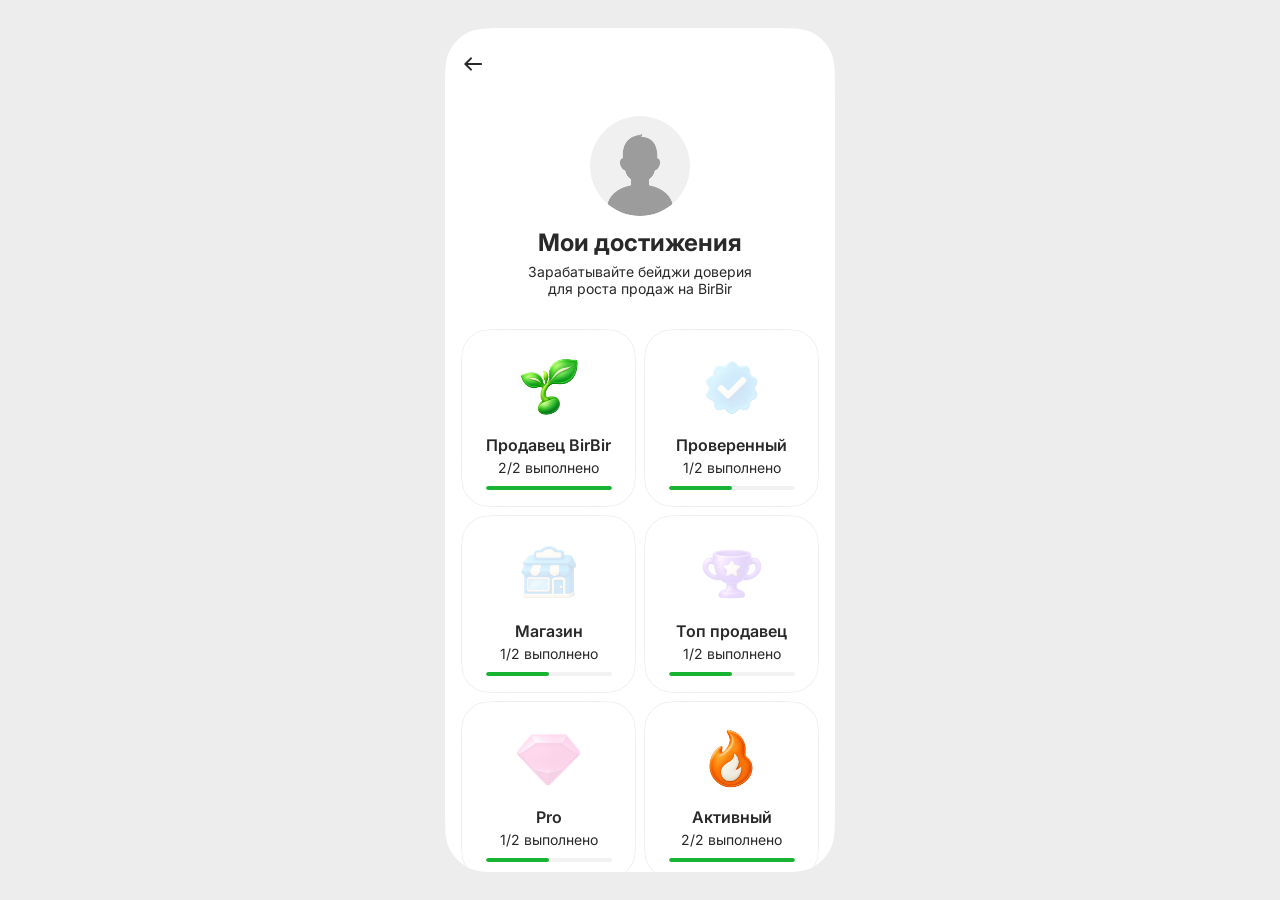
==== commit cc11e3b5: "Make unearned achievement icons more transparent" ====
--- a/experiments/achievement-gallery/index.html
+++ b/experiments/achievement-gallery/index.html
@@ -9,9 +9,9 @@
   <link rel="preconnect" href="https://fonts.gstatic.com" crossorigin>
   <link href="https://fonts.googleapis.com/css2?family=Inter:wght@400;500;600;700&display=swap" rel="stylesheet">
   <link rel="stylesheet" href="../../prototype-library/birbir-prototype-library.css">
-  <link rel="stylesheet" href="../../prototype-library/achievement-card.css?v=4">
-  <link rel="stylesheet" href="../../prototype-library/achievement-coverflow.css?v=4">
-  <link rel="stylesheet" href="screen.css?v=4">
+  <link rel="stylesheet" href="../../prototype-library/achievement-card.css?v=5">
+  <link rel="stylesheet" href="../../prototype-library/achievement-coverflow.css?v=5">
+  <link rel="stylesheet" href="screen.css?v=5">
 </head>
 <body>
   <main class="bba-app" id="achievement-app">
@@ -42,9 +42,9 @@
       </section>
     </section>
   </main>
-  <script src="../../prototype-library/achievement-card.js?v=4"></script>
-  <script src="../../prototype-library/achievement-coverflow.js?v=4"></script>
-  <script src="achievements.js?v=4"></script>
-  <script src="screen.js?v=4"></script>
+  <script src="../../prototype-library/achievement-card.js?v=5"></script>
+  <script src="../../prototype-library/achievement-coverflow.js?v=5"></script>
+  <script src="achievements.js?v=5"></script>
+  <script src="screen.js?v=5"></script>
 </body>
 </html>
--- a/prototype-library/achievement-card.css
+++ b/prototype-library/achievement-card.css
@@ -37,7 +37,7 @@
 button.bba-mini { cursor:pointer; -webkit-tap-highlight-color:transparent; }
 .bba-mini > img { flex:none; width:80px; height:80px; object-fit:cover; pointer-events:none; }
 .bba-card[data-complete="false"] > .bba-card__icon,
-.bba-mini[data-complete="false"] > img { opacity:.35; }
+.bba-mini[data-complete="false"] > img { opacity:.18; }
 .bba-mini__text { margin-top:10px; width:100%; }
 .bba-mini h2 { margin:0; font-size:16px; line-height:19px; font-weight:600; white-space:nowrap; }
 .bba-mini p { margin:4px 0 0; font-size:14px; line-height:17px; }
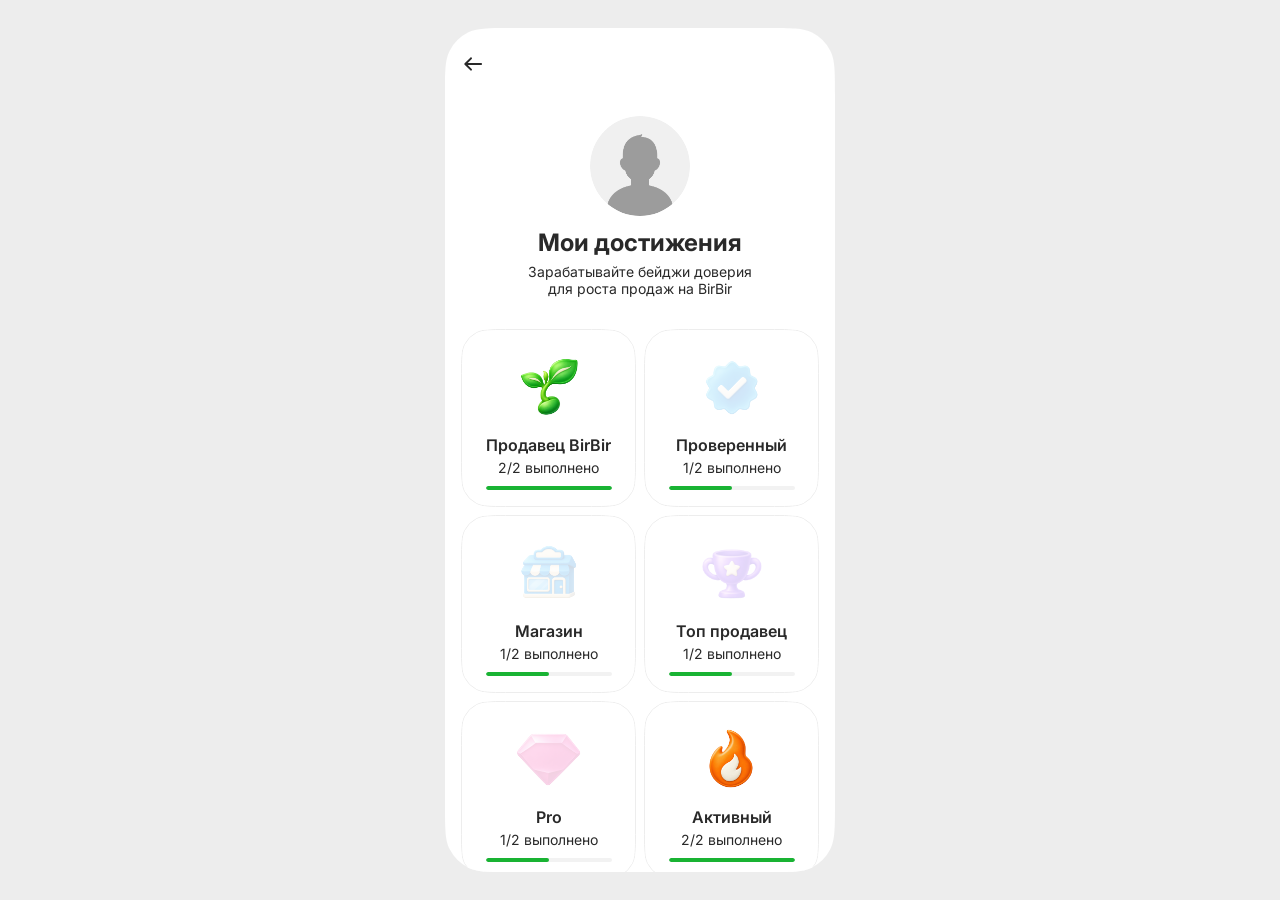
==== commit 66154620: "Tilt and shade side cards; use muted earned status" ====
--- a/experiments/achievement-gallery/index.html
+++ b/experiments/achievement-gallery/index.html
@@ -9,9 +9,9 @@
   <link rel="preconnect" href="https://fonts.gstatic.com" crossorigin>
   <link href="https://fonts.googleapis.com/css2?family=Inter:wght@400;500;600;700&display=swap" rel="stylesheet">
   <link rel="stylesheet" href="../../prototype-library/birbir-prototype-library.css">
-  <link rel="stylesheet" href="../../prototype-library/achievement-card.css?v=5">
-  <link rel="stylesheet" href="../../prototype-library/achievement-coverflow.css?v=5">
-  <link rel="stylesheet" href="screen.css?v=5">
+  <link rel="stylesheet" href="../../prototype-library/achievement-card.css?v=6">
+  <link rel="stylesheet" href="../../prototype-library/achievement-coverflow.css?v=6">
+  <link rel="stylesheet" href="screen.css?v=6">
 </head>
 <body>
   <main class="bba-app" id="achievement-app">
@@ -42,9 +42,9 @@
       </section>
     </section>
   </main>
-  <script src="../../prototype-library/achievement-card.js?v=5"></script>
-  <script src="../../prototype-library/achievement-coverflow.js?v=5"></script>
-  <script src="achievements.js?v=5"></script>
-  <script src="screen.js?v=5"></script>
+  <script src="../../prototype-library/achievement-card.js?v=6"></script>
+  <script src="../../prototype-library/achievement-coverflow.js?v=6"></script>
+  <script src="achievements.js?v=6"></script>
+  <script src="screen.js?v=6"></script>
 </body>
 </html>
--- a/prototype-library/achievement-card.css
+++ b/prototype-library/achievement-card.css
@@ -29,7 +29,7 @@
 .bba-card__footer { position:absolute;top:var(--footer-y);left:50%;width:272px;transform:translateX(-50%) scale(var(--detail-scale,1));transform-origin:top center; }
 .bba-next-step { width:272px;height:50px;padding:0 16px;border:0;background:var(--text,#292929);color:white;font:500 14px/17px Inter,-apple-system,sans-serif;cursor:pointer;border-radius:18px;-webkit-tap-highlight-color:transparent; }
 .bba-next-step:active { filter:brightness(1.25); }
-.bba-earned { text-align:center;color:#148c2a;font-size:14px;line-height:50px;font-weight:500; }
+.bba-earned { text-align:center;color:var(--muted,#858585);font-size:14px;line-height:50px;font-weight:500; }
 .bba-card.is-just-earned .bba-card__icon { animation:bba-earned-pop .5s cubic-bezier(.2,.8,.2,1); }
 @keyframes bba-earned-pop { 0%,100%{transform:translateX(-50%) scale(1)} 45%{transform:translateX(-50%) scale(1.09)} }
 
--- a/prototype-library/achievement-coverflow.css
+++ b/prototype-library/achievement-coverflow.css
@@ -1,4 +1,4 @@
-/* Geometry only. Card content, colour, typography and artwork belong to the slide. */
+/* Carousel geometry/emphasis. Card content, typography and artwork belong to the slide. */
 .bb-coverflow {
   position: relative;
   inline-size: 100%;
@@ -6,8 +6,6 @@
   overflow: hidden;
   overflow: clip;
   isolation: isolate;
-  perspective: 1000px;
-  perspective-origin: 50% 50%;
   touch-action: pan-y pinch-zoom;
   overscroll-behavior-x: contain;
   cursor: grab;
@@ -27,9 +25,9 @@
   margin: 0;
   padding: 0;
   transform: translate3d(var(--bb-coverflow-x, 0px), 0, 0)
-    rotateY(var(--bb-coverflow-yaw, 0deg))
     rotateZ(var(--bb-coverflow-roll, 0deg))
     scale(var(--bb-coverflow-scale, 1));
+  filter: brightness(var(--bb-coverflow-brightness, 1));
   transform-origin: center;
   will-change: transform;
   backface-visibility: hidden;
@@ -51,10 +49,6 @@
 }
 
 @media (prefers-reduced-motion: reduce) {
-  .bb-coverflow {
-    perspective: none;
-  }
-
   .bb-coverflow__item {
     transform: translate3d(var(--bb-coverflow-x, 0px), 0, 0)
       scale(var(--bb-coverflow-scale, 1));
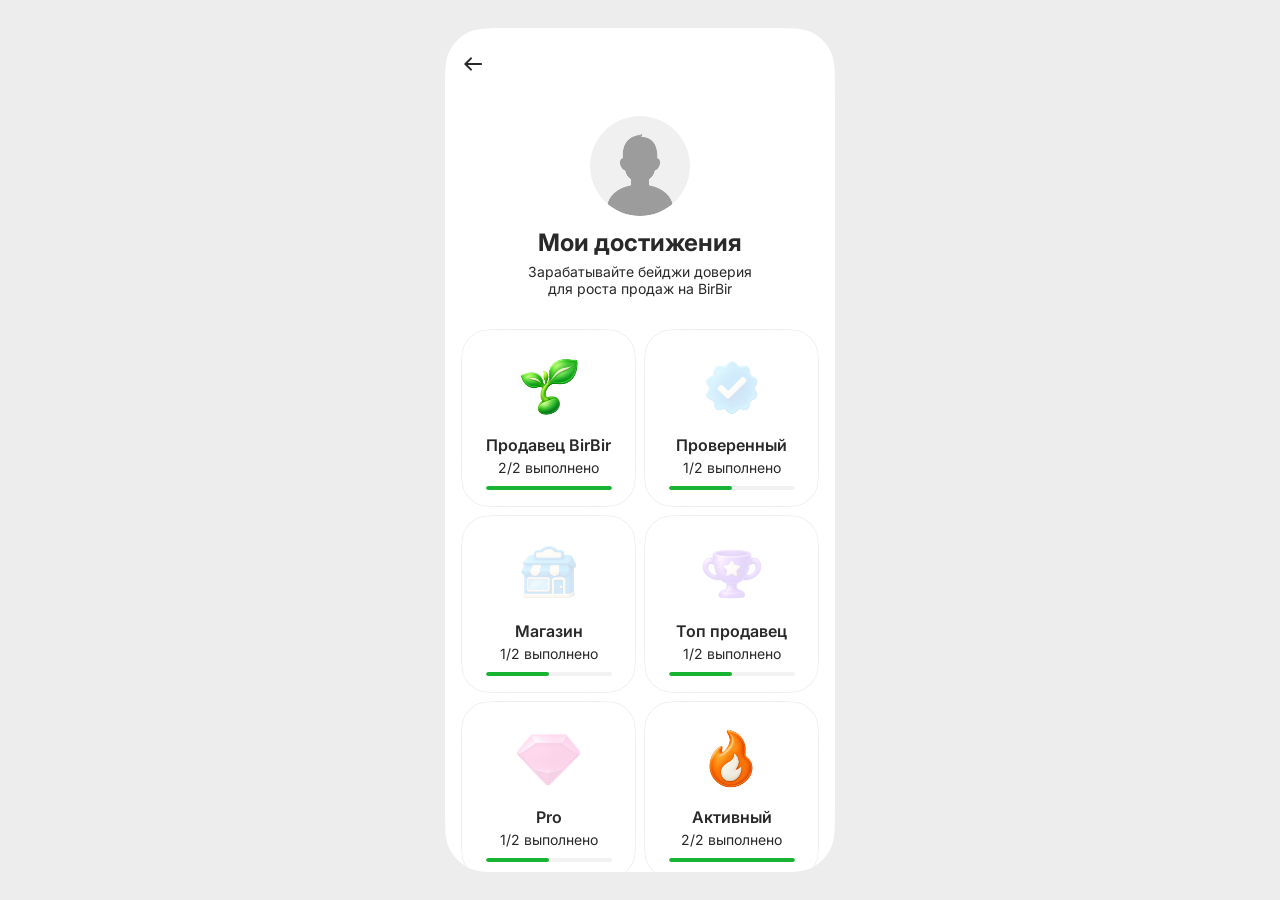
==== commit ac1e8825: "Polish achievement carousel and lock page against vertical bounce" ====
--- a/experiments/achievement-gallery/index.html
+++ b/experiments/achievement-gallery/index.html
@@ -9,9 +9,9 @@
   <link rel="preconnect" href="https://fonts.gstatic.com" crossorigin>
   <link href="https://fonts.googleapis.com/css2?family=Inter:wght@400;500;600;700&display=swap" rel="stylesheet">
   <link rel="stylesheet" href="../../prototype-library/birbir-prototype-library.css">
-  <link rel="stylesheet" href="../../prototype-library/achievement-card.css?v=6">
-  <link rel="stylesheet" href="../../prototype-library/achievement-coverflow.css?v=6">
-  <link rel="stylesheet" href="screen.css?v=6">
+  <link rel="stylesheet" href="../../prototype-library/achievement-card.css?v=9">
+  <link rel="stylesheet" href="../../prototype-library/achievement-coverflow.css?v=9">
+  <link rel="stylesheet" href="screen.css?v=9">
 </head>
 <body>
   <main class="bba-app" id="achievement-app">
@@ -42,9 +42,9 @@
       </section>
     </section>
   </main>
-  <script src="../../prototype-library/achievement-card.js?v=6"></script>
-  <script src="../../prototype-library/achievement-coverflow.js?v=6"></script>
-  <script src="achievements.js?v=6"></script>
-  <script src="screen.js?v=6"></script>
+  <script src="../../prototype-library/achievement-card.js?v=9"></script>
+  <script src="../../prototype-library/achievement-coverflow.js?v=9"></script>
+  <script src="achievements.js?v=9"></script>
+  <script src="screen.js?v=9"></script>
 </body>
 </html>
--- a/prototype-library/achievement-card.css
+++ b/prototype-library/achievement-card.css
@@ -9,7 +9,7 @@
   -webkit-user-select: none;
   user-select: none;
 }
-.bba-card__icon { position:absolute; width:var(--icon-size); height:var(--icon-size); top:var(--icon-y); left:50%; transform:translateX(-50%); object-fit:cover; pointer-events:none; }
+.bba-card__icon { position:absolute; z-index:2; width:var(--icon-size); height:var(--icon-size); top:var(--icon-y); left:50%; transform:translateX(-50%); object-fit:cover; pointer-events:none; }
 .bba-card__text { position:absolute; top:var(--text-y); width:var(--text-width); left:50%; transform:translateX(-50%); display:flex; flex-direction:column; gap:var(--text-gap); text-align:center; }
 .bba-card h2, .bba-card h3, .bba-card p { margin:0; }
 .bba-card__text h2 { font-size:var(--title-size); line-height:var(--title-line); font-weight:var(--title-weight); }
@@ -30,8 +30,17 @@
 .bba-next-step { width:272px;height:50px;padding:0 16px;border:0;background:var(--text,#292929);color:white;font:500 14px/17px Inter,-apple-system,sans-serif;cursor:pointer;border-radius:18px;-webkit-tap-highlight-color:transparent; }
 .bba-next-step:active { filter:brightness(1.25); }
 .bba-earned { text-align:center;color:var(--muted,#858585);font-size:14px;line-height:50px;font-weight:500; }
-.bba-card.is-just-earned .bba-card__icon { animation:bba-earned-pop .5s cubic-bezier(.2,.8,.2,1); }
-@keyframes bba-earned-pop { 0%,100%{transform:translateX(-50%) scale(1)} 45%{transform:translateX(-50%) scale(1.09)} }
+.bba-card.is-just-earned .bba-card__icon,
+.bba-card.is-celebrating .bba-card__icon { animation:bba-earned-pop 550ms cubic-bezier(.22,.7,.25,1); }
+@keyframes bba-earned-pop { 0%{transform:translateX(-50%) scale(.88)} 45%{transform:translateX(-50%) scale(1.06)} 100%{transform:translateX(-50%) scale(1)} }
+.bba-celebration { position:absolute; z-index:1; left:50%; top:var(--icon-y); width:var(--icon-size); height:var(--icon-size); transform:translateX(-50%); pointer-events:none; }
+.bba-celebration__particle { position:absolute; left:50%; top:50%; width:var(--spark-size); height:var(--spark-size); margin:-2px; border-radius:1px; background:var(--spark-colour); opacity:0; animation:bba-earned-confetti var(--spark-duration) cubic-bezier(.18,.7,.3,1) var(--spark-delay) both; }
+@keyframes bba-earned-confetti {
+  0% { opacity:0; transform:translate(var(--spark-start-x),var(--spark-start-y)) rotate(0deg) scale(.6); }
+  12% { opacity:1; }
+  68% { opacity:.85; transform:translate(var(--spark-x),var(--spark-y)) rotate(var(--spark-turn)) scale(1); }
+  100% { opacity:0; transform:translate(var(--spark-x),calc(var(--spark-y) + 10px)) rotate(calc(var(--spark-turn) + 30deg)) scale(.5); }
+}
 
 .bba-mini { position:relative;height:178px; padding:17px 13px; border:0; border-radius:28px; background:#fff; color:inherit; font:inherit; text-align:center; display:flex; flex-direction:column; align-items:center; }
 button.bba-mini { cursor:pointer; -webkit-tap-highlight-color:transparent; }
@@ -42,4 +51,4 @@
 .bba-mini h2 { margin:0; font-size:16px; line-height:19px; font-weight:600; white-space:nowrap; }
 .bba-mini p { margin:4px 0 0; font-size:14px; line-height:17px; }
 .bba-mini__progress { flex:none; margin-top:10px; width:min(126px,100%); height:4px; background:var(--chip-bg,#f2f2f2); border-radius:24px;overflow:hidden; }
-@media(prefers-reduced-motion:reduce){.bba-card.is-just-earned .bba-card__icon{animation:none}.bba-card__progress>span,.bba-mini__progress>span{transition:none}}
+@media(prefers-reduced-motion:reduce){.bba-card.is-just-earned .bba-card__icon,.bba-card.is-celebrating .bba-card__icon{animation:none}.bba-celebration{display:none}.bba-card__progress>span,.bba-mini__progress>span{transition:none}}
--- a/prototype-library/achievement-coverflow.css
+++ b/prototype-library/achievement-coverflow.css
@@ -6,8 +6,8 @@
   overflow: hidden;
   overflow: clip;
   isolation: isolate;
-  touch-action: pan-y pinch-zoom;
-  overscroll-behavior-x: contain;
+  touch-action: pinch-zoom;
+  overscroll-behavior: none;
   cursor: grab;
   -webkit-tap-highlight-color: transparent;
 }
@@ -25,7 +25,6 @@
   margin: 0;
   padding: 0;
   transform: translate3d(var(--bb-coverflow-x, 0px), 0, 0)
-    rotateZ(var(--bb-coverflow-roll, 0deg))
     scale(var(--bb-coverflow-scale, 1));
   filter: brightness(var(--bb-coverflow-brightness, 1));
   transform-origin: center;
--- a/experiments/achievement-gallery/screen.css
+++ b/experiments/achievement-gallery/screen.css
@@ -1,8 +1,10 @@
-html,body { min-width:320px; min-height:100%; }
-body { display:grid; place-items:center; background:#ededed; }
-.bba-app { width:min(390px,100vw); height:min(844px,100dvh); position:relative; overflow:hidden; background:#fff; border-radius:40px; isolation:isolate; }
-.bba-screen { height:100%; overflow-y:auto; scrollbar-width:none; }
+html,body { width:100%;height:100%;min-width:320px;min-height:0;overflow:hidden;overscroll-behavior:none; }
+body { position:fixed;inset:0;height:100vh;height:100svh;display:grid;grid-template-rows:minmax(0,1fr);place-items:center;background:#ededed; }
+.bba-app { width:min(390px,100vw);height:100%;max-height:844px;position:relative;overflow:hidden;background:#fff;border-radius:40px;isolation:isolate; }
+.bba-screen { height:100%;overflow-y:auto;overscroll-behavior-y:none;scrollbar-width:none; }
 .bba-screen::-webkit-scrollbar { display:none; }
+html.bba-gallery-open, .bba-gallery-open body { overflow:hidden;overscroll-behavior:none; }
+.bba-gallery-open .bba-screen { overflow-y:hidden; }
 .bba-header { height:72px; padding:16px; display:flex; align-items:center; }
 .bba-header a { display:flex; align-items:center; justify-content:center; width:40px; height:40px; margin-left:-8px; border-radius:12px; }
 .bba-content { padding:16px 16px calc(24px + env(safe-area-inset-bottom,0px)); }
@@ -12,20 +14,20 @@
 .bba-profile p { margin:6px 0 0; font-size:14px; line-height:17px; }
 .bba-grid { display:grid; grid-template-columns:repeat(2,minmax(0,1fr)); gap:8px; margin-top:32px; }
 .bba-overlay[hidden] { display:none; }
-.bba-overlay { position:absolute; inset:0; z-index:5; --reveal:0; }
+.bba-overlay { position:absolute; inset:0; z-index:5; --reveal:0; touch-action:pinch-zoom;overscroll-behavior:none; }
 .bba-backdrop { position:absolute; inset:0; padding:0; border:0; border-radius:inherit; background:rgba(20,20,20,calc(.4 * var(--reveal))); -webkit-backdrop-filter:blur(calc(15px * var(--reveal))); backdrop-filter:blur(calc(15px * var(--reveal))); cursor:pointer; }
 .bba-gallery { position:absolute; z-index:1; top:50%; transform:translateY(-50%); width:100%; }
 .bba-overlay:not([data-phase="open"]) .bba-gallery { pointer-events:none; }
 .bba-overlay:not([data-phase="open"]) .bb-coverflow__item { opacity:var(--neighbors,0); }
 .bba-overlay:not([data-phase="open"]) .bb-coverflow__item.is-current { opacity:0; }
-.bba-dots { position:absolute; z-index:2; top:calc(50% + var(--gallery-height,505.59px) / 2 + 12px); left:50%; transform:translateX(-50%); display:flex; gap:5px; opacity:var(--reveal); }
-.bba-dots button { appearance:none; border:0; margin:0; padding:0; width:8px; height:8px; border-radius:50%; background:rgba(255,255,255,.2); cursor:pointer; transition:background-color .16s; }
+.bba-dots { position:absolute; z-index:2; top:calc(50% + var(--gallery-height,505.59px) / 2 + 12px); left:50%; transform:translateX(-50%); display:flex; gap:8px; opacity:var(--reveal); }
+.bba-dots button { appearance:none; border:0; margin:0; padding:0; width:6px; height:6px; border-radius:50%; background:rgba(255,255,255,.2); cursor:pointer; transition:background-color .16s; }
 .bba-dots button[aria-current="true"] { background:white; }
 .bba-morph { position:absolute; z-index:3; pointer-events:none; }
 .bba-overlay :focus { outline:none; }
 .bba-overlay :focus-visible, #open-verified:focus-visible { outline:2px solid #2196e5; outline-offset:4px; }
-@media (min-width:481px) { body { min-height:100dvh; padding:18px 0; } .bba-app { height:min(844px,calc(100dvh - 36px)); } }
-@media (max-width:480px) { .bba-app { height:100dvh; border-radius:0; } .bba-header { padding-top:max(16px,env(safe-area-inset-top)); } }
+@media (min-width:481px) { body { padding:18px 0; } }
+@media (max-width:480px) { .bba-app { max-height:none;border-radius:0; } .bba-header { padding-top:max(16px,env(safe-area-inset-top)); } }
 @media (prefers-reduced-motion:reduce) { .bba-dots button { transition:none; } }
 .bba-step[hidden] { display:none; }
 .bba-step { position:absolute;inset:0;z-index:8; }
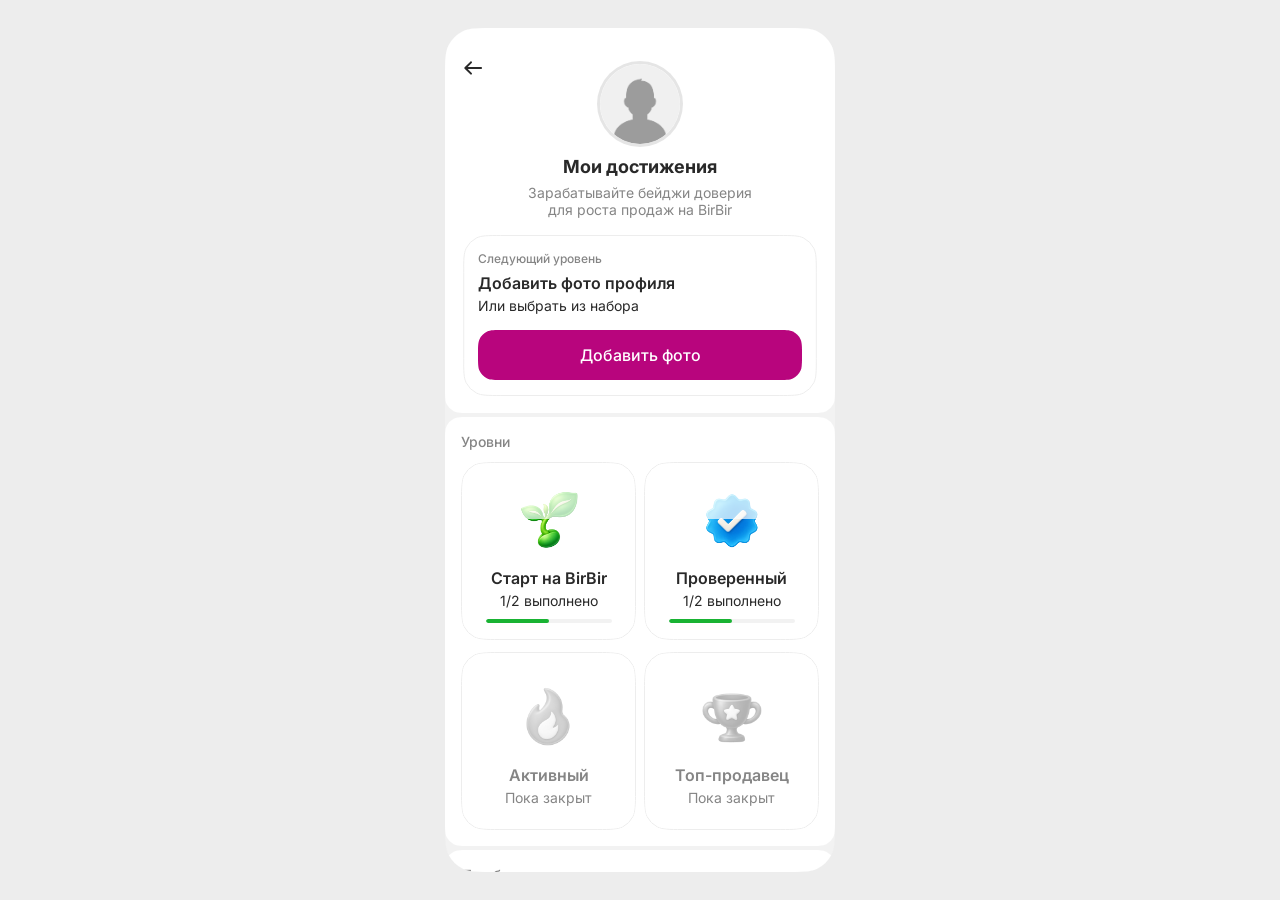
==== commit be9d6e06: "Update achievement overview and avatar-to-ID progression from Figma" ====
--- a/experiments/achievement-gallery/index.html
+++ b/experiments/achievement-gallery/index.html
@@ -9,21 +9,42 @@
   <link rel="preconnect" href="https://fonts.gstatic.com" crossorigin>
   <link href="https://fonts.googleapis.com/css2?family=Inter:wght@400;500;600;700&display=swap" rel="stylesheet">
   <link rel="stylesheet" href="../../prototype-library/birbir-prototype-library.css">
-  <link rel="stylesheet" href="../../prototype-library/achievement-card.css?v=9">
-  <link rel="stylesheet" href="../../prototype-library/achievement-coverflow.css?v=9">
-  <link rel="stylesheet" href="screen.css?v=9">
+  <link rel="stylesheet" href="../../prototype-library/achievement-card.css?v=11">
+  <link rel="stylesheet" href="../../prototype-library/achievement-coverflow.css?v=11">
+  <link rel="stylesheet" href="screen.css?v=11">
 </head>
 <body>
   <main class="bba-app" id="achievement-app">
     <div class="bba-screen" id="achievement-screen">
-      <header class="bba-header"><a href="../../index.html" aria-label="Назад"><img src="../../assets/achievement-gallery/back.svg" width="24" height="24" alt=""></a></header>
-      <div class="bba-content">
-        <section class="bba-profile" aria-labelledby="screen-title">
-          <img src="../../assets/achievement-gallery/avatar.png" width="100" height="100" alt="">
-          <div><h1 id="screen-title">Мои достижения</h1><p>Зарабатывайте бейджи доверия<br>для роста продаж на BirBir</p></div>
+      <section class="bba-intro bba-surface">
+        <div class="bba-intro-body">
+          <a class="bba-back" href="../../index.html" aria-label="Назад"><img src="../../assets/achievement-gallery/back.svg" width="24" height="24" alt=""></a>
+          <div class="bba-profile" aria-labelledby="screen-title">
+            <div class="bba-avatar" id="profile-avatar">
+              <img class="bba-avatar-default" src="../../assets/achievement-gallery/avatar.png" width="80" height="80" alt="">
+              <img class="bba-avatar-layer" src="../../assets/achievement-gallery/avatar-base.png" width="80" height="80" alt="" hidden>
+              <img class="bba-avatar-layer" src="../../assets/achievement-gallery/avatar-user.png" width="80" height="80" alt="" hidden>
+              <span class="bba-avatar-badge" aria-label="Старт на BirBir — выполнено" hidden><span class="bba-avatar-badge-art"><img src="../../assets/achievement-gallery/seller.png" alt=""></span></span>
+            </div>
+            <div><h1 id="screen-title">Мои достижения</h1><p>Зарабатывайте бейджи доверия для роста продаж на BirBir</p></div>
+          </div>
+          <section class="bba-level-next" aria-labelledby="level-next-title">
+            <div class="bba-level-copy">
+              <p class="bba-level-eyebrow">Следующий уровень</p>
+              <div><h2 id="level-next-title">Добавить фото профиля</h2><p id="level-next-description">Или выбрать из набора</p></div>
+            </div>
+            <button class="bba-next-step bba-level-action" id="level-next-action" type="button">Добавить фото</button>
+          </section>
+        </div>
+      </section>
+      <section class="bba-levels bba-surface" aria-labelledby="levels-title">
+        <h2 class="bba-section-label" id="levels-title">Уровни</h2>
+        <div class="bba-grid" id="achievement-grid"></div>
+      </section>
+      <section class="bba-business bba-surface" aria-labelledby="business-title">
+        <h2 class="bba-section-label" id="business-title">Для бизнеса</h2>
+        <div class="bba-grid" id="business-grid"></div>
         </section>
-        <section class="bba-grid" id="achievement-grid" aria-label="Достижения"></section>
-      </div>
     </div>
     <section class="bba-overlay" id="achievement-overlay" role="dialog" aria-modal="true" aria-label="Проверенный — галерея достижений" hidden>
       <button class="bba-backdrop" type="button" aria-label="Закрыть галерею"></button>
@@ -42,9 +63,9 @@
       </section>
     </section>
   </main>
-  <script src="../../prototype-library/achievement-card.js?v=9"></script>
-  <script src="../../prototype-library/achievement-coverflow.js?v=9"></script>
-  <script src="achievements.js?v=9"></script>
-  <script src="screen.js?v=9"></script>
+  <script src="../../prototype-library/achievement-card.js?v=11"></script>
+  <script src="../../prototype-library/achievement-coverflow.js?v=11"></script>
+  <script src="achievements.js?v=11"></script>
+  <script src="screen.js?v=11"></script>
 </body>
 </html>
--- a/prototype-library/achievement-card.css
+++ b/prototype-library/achievement-card.css
@@ -31,7 +31,8 @@
 .bba-next-step:active { filter:brightness(1.25); }
 .bba-earned { text-align:center;color:var(--muted,#858585);font-size:14px;line-height:50px;font-weight:500; }
 .bba-card.is-just-earned .bba-card__icon,
-.bba-card.is-celebrating .bba-card__icon { animation:bba-earned-pop 550ms cubic-bezier(.22,.7,.25,1); }
+.bba-card.is-celebrating .bba-card__icon,
+.bba-mini.is-celebrating .bba-mini__media { animation:bba-earned-pop 550ms cubic-bezier(.22,.7,.25,1); }
 @keyframes bba-earned-pop { 0%{transform:translateX(-50%) scale(.88)} 45%{transform:translateX(-50%) scale(1.06)} 100%{transform:translateX(-50%) scale(1)} }
 .bba-celebration { position:absolute; z-index:1; left:50%; top:var(--icon-y); width:var(--icon-size); height:var(--icon-size); transform:translateX(-50%); pointer-events:none; }
 .bba-celebration__particle { position:absolute; left:50%; top:50%; width:var(--spark-size); height:var(--spark-size); margin:-2px; border-radius:1px; background:var(--spark-colour); opacity:0; animation:bba-earned-confetti var(--spark-duration) cubic-bezier(.18,.7,.3,1) var(--spark-delay) both; }
@@ -42,13 +43,19 @@
   100% { opacity:0; transform:translate(var(--spark-x),calc(var(--spark-y) + 10px)) rotate(calc(var(--spark-turn) + 30deg)) scale(.5); }
 }
 
-.bba-mini { position:relative;height:178px; padding:17px 13px; border:0; border-radius:28px; background:#fff; color:inherit; font:inherit; text-align:center; display:flex; flex-direction:column; align-items:center; }
+.bba-mini { position:relative;height:178px; padding:0; border:0; border-radius:24px; background:#fff; color:inherit; font:inherit; text-align:center; display:block; }
 button.bba-mini { cursor:pointer; -webkit-tap-highlight-color:transparent; }
-.bba-mini > img { flex:none; width:80px; height:80px; object-fit:cover; pointer-events:none; }
-.bba-card[data-complete="false"] > .bba-card__icon,
-.bba-mini[data-complete="false"] > img { opacity:.18; }
-.bba-mini__text { margin-top:10px; width:100%; }
+.bba-mini__media { position:absolute;z-index:2;left:50%;top:var(--mini-icon-y,17px);width:80px;height:80px;transform:translateX(-50%);pointer-events:none; }
+.bba-mini__image { position:absolute;inset:0;width:100%;height:100%;object-fit:cover;pointer-events:none; }
+.bba-mini__image-fill { opacity:1; }
+.bba-mini__badge { position:absolute;left:50%;bottom:0;height:24px;padding:4px 10px 5px;transform:translateX(-50%);border-radius:8px;background:var(--text,#292929);color:#fff;font-size:12px;line-height:15px;font-weight:500;white-space:nowrap; }
+.bba-card__compact-media { top:var(--icon-y);width:var(--icon-size);height:var(--icon-size); }
+.bba-card[data-complete="false"] > .bba-card__icon { opacity:.18; }
+.bba-mini__text { position:absolute;top:var(--mini-text-y,107px);left:13px;width:calc(100% - 26px); }
 .bba-mini h2 { margin:0; font-size:16px; line-height:19px; font-weight:600; white-space:nowrap; }
 .bba-mini p { margin:4px 0 0; font-size:14px; line-height:17px; }
-.bba-mini__progress { flex:none; margin-top:10px; width:min(126px,100%); height:4px; background:var(--chip-bg,#f2f2f2); border-radius:24px;overflow:hidden; }
-@media(prefers-reduced-motion:reduce){.bba-card.is-just-earned .bba-card__icon,.bba-card.is-celebrating .bba-card__icon{animation:none}.bba-celebration{display:none}.bba-card__progress>span,.bba-mini__progress>span{transition:none}}
+.bba-mini[data-locked="true"] .bba-mini__text { color:var(--muted,#858585); }
+.bba-mini[data-group="business"] .bba-mini__text p { color:#1f93cc;font-weight:500; }
+.bba-mini__progress { position:absolute;left:50%;top:157px;transform:translateX(-50%);width:126px;height:4px;background:var(--chip-bg,#f2f2f2);border-radius:24px;overflow:hidden; }
+.bba-mini .bba-celebration { top:var(--mini-icon-y,17px);width:80px;height:80px; }
+@media(prefers-reduced-motion:reduce){.bba-card.is-just-earned .bba-card__icon,.bba-card.is-celebrating .bba-card__icon,.bba-mini.is-celebrating .bba-mini__media{animation:none}.bba-celebration{display:none}.bba-card__progress>span,.bba-mini__progress>span{transition:none}}
--- a/experiments/achievement-gallery/screen.css
+++ b/experiments/achievement-gallery/screen.css
@@ -1,21 +1,39 @@
 html,body { width:100%;height:100%;min-width:320px;min-height:0;overflow:hidden;overscroll-behavior:none; }
 body { position:fixed;inset:0;height:100vh;height:100svh;display:grid;grid-template-rows:minmax(0,1fr);place-items:center;background:#ededed; }
-.bba-app { width:min(390px,100vw);height:100%;max-height:844px;position:relative;overflow:hidden;background:#fff;border-radius:40px;isolation:isolate; }
-.bba-screen { height:100%;overflow-y:auto;overscroll-behavior-y:none;scrollbar-width:none; }
+.bba-app { width:min(390px,100vw);height:100%;max-height:844px;position:relative;overflow:hidden;background:var(--chip-bg,#f2f2f2);border-radius:32px;isolation:isolate; }
+.bba-screen { height:100%;overflow-y:auto;overscroll-behavior-y:none;scrollbar-width:none;display:flex;flex-direction:column;gap:4px;padding-bottom:env(safe-area-inset-bottom,0px); }
 .bba-screen::-webkit-scrollbar { display:none; }
 html.bba-gallery-open, .bba-gallery-open body { overflow:hidden;overscroll-behavior:none; }
 .bba-gallery-open .bba-screen { overflow-y:hidden; }
-.bba-header { height:72px; padding:16px; display:flex; align-items:center; }
-.bba-header a { display:flex; align-items:center; justify-content:center; width:40px; height:40px; margin-left:-8px; border-radius:12px; }
-.bba-content { padding:16px 16px calc(24px + env(safe-area-inset-bottom,0px)); }
+.bba-surface { flex:none;width:100%;background:#fff;border-radius:16px; }
+.bba-intro { padding-top:calc(4px + env(safe-area-inset-top,0px)); }
+.bba-intro-body { position:relative;display:flex;flex-direction:column;gap:16px;padding:32px 16px 16px; }
+.bba-back { position:absolute;left:16px;top:16px;width:40px;height:40px;display:flex;align-items:center; }
 .bba-profile { display:flex; flex-direction:column; align-items:center; gap:12px; text-align:center; }
-.bba-profile > img { width:100px; height:100px; border-radius:50%; }
-.bba-profile h1 { margin:0; font-size:24px; line-height:29px; font-weight:700; }
-.bba-profile p { margin:6px 0 0; font-size:14px; line-height:17px; }
-.bba-grid { display:grid; grid-template-columns:repeat(2,minmax(0,1fr)); gap:8px; margin-top:32px; }
+.bba-profile h1 { margin:0;font-size:18px;line-height:22px;font-weight:700; }
+.bba-profile p { width:242px;max-width:100%;margin:6px auto 0;font-size:14px;line-height:17px;color:var(--muted,#858585); }
+.bba-avatar { position:relative;width:80px;height:80px;border-radius:50%;box-shadow:0 0 0 3px rgba(0,0,0,.1); }
+.bba-avatar > img { position:absolute;inset:0;width:80px;height:80px;object-fit:cover;border-radius:50%; }
+.bba-avatar.has-photo { box-shadow:none; }
+.bba-avatar.has-photo::after { content:'';position:absolute;inset:0;border:2px solid #fff;border-radius:50%;pointer-events:none; }
+.bba-avatar [hidden] { display:none; }
+.bba-avatar-badge { position:absolute;left:57px;top:0;z-index:1;width:28px;height:28px;display:grid;place-items:center;background:#fff;border:1px solid var(--border,#ededed);border-radius:50%; }
+.bba-avatar-badge-art { position:relative;width:18px;height:18px;overflow:hidden; }
+.bba-avatar-badge-art img { position:absolute;left:-3px;top:-3.3px;width:24px;height:24px;max-width:none; }
+.bba-level-next { position:relative;display:flex;flex-direction:column;gap:16px;padding:16px;border:1px solid transparent;border-radius:24px; }
+.bba-level-next[hidden] { display:none; }
+.bba-level-copy { display:flex;flex-direction:column;gap:8px; }
+.bba-level-copy p,.bba-level-copy h2 { margin:0; }
+.bba-level-eyebrow { font-size:12px;line-height:15px;font-weight:500;color:var(--muted,#858585); }
+.bba-level-copy h2 { font-size:16px;line-height:19px;font-weight:600; }
+.bba-level-copy h2 + p { margin-top:4px;font-size:14px;line-height:17px; }
+.bba-level-next .bba-level-action { width:100%;height:50px;background:var(--accent,#b8057d);font-size:16px;line-height:19px;border-radius:16px; }
+.bba-levels,.bba-business { padding:16px; }
+.bba-section-label { margin:0 0 12px;font-size:14px;line-height:17px;font-weight:500;color:var(--muted,#858585); }
+.bba-grid { display:grid;grid-template-columns:repeat(2,minmax(0,1fr));column-gap:8px;row-gap:12px; }
 .bba-overlay[hidden] { display:none; }
 .bba-overlay { position:absolute; inset:0; z-index:5; --reveal:0; touch-action:pinch-zoom;overscroll-behavior:none; }
-.bba-backdrop { position:absolute; inset:0; padding:0; border:0; border-radius:inherit; background:rgba(20,20,20,calc(.4 * var(--reveal))); -webkit-backdrop-filter:blur(calc(15px * var(--reveal))); backdrop-filter:blur(calc(15px * var(--reveal))); cursor:pointer; }
+.bba-backdrop { position:absolute; inset:0; padding:0; border:0; border-radius:inherit; background:rgba(20,20,20,calc(.6 * var(--reveal))); -webkit-backdrop-filter:blur(calc(15px * var(--reveal))); backdrop-filter:blur(calc(15px * var(--reveal))); cursor:pointer; }
 .bba-gallery { position:absolute; z-index:1; top:50%; transform:translateY(-50%); width:100%; }
 .bba-overlay:not([data-phase="open"]) .bba-gallery { pointer-events:none; }
 .bba-overlay:not([data-phase="open"]) .bb-coverflow__item { opacity:var(--neighbors,0); }
@@ -27,7 +45,7 @@
 .bba-overlay :focus { outline:none; }
 .bba-overlay :focus-visible, #open-verified:focus-visible { outline:2px solid #2196e5; outline-offset:4px; }
 @media (min-width:481px) { body { padding:18px 0; } }
-@media (max-width:480px) { .bba-app { max-height:none;border-radius:0; } .bba-header { padding-top:max(16px,env(safe-area-inset-top)); } }
+@media (max-width:480px) { .bba-app { max-height:none;border-radius:0; } }
 @media (prefers-reduced-motion:reduce) { .bba-dots button { transition:none; } }
 .bba-step[hidden] { display:none; }
 .bba-step { position:absolute;inset:0;z-index:8; }
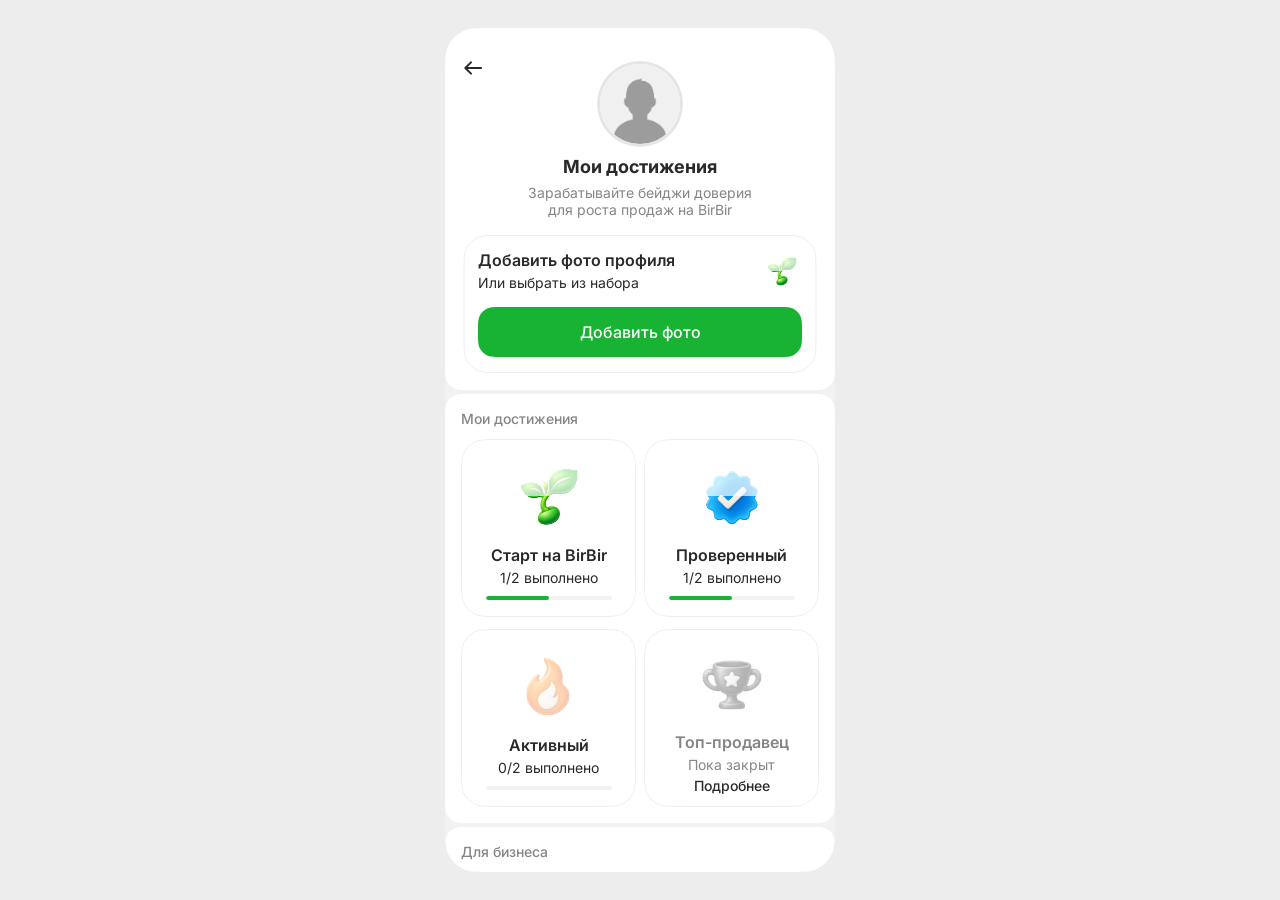
==== commit 5d334cd1: "Use task colours and progress artwork for next achievement action" ====
--- a/experiments/achievement-gallery/index.html
+++ b/experiments/achievement-gallery/index.html
@@ -9,9 +9,9 @@
   <link rel="preconnect" href="https://fonts.gstatic.com" crossorigin>
   <link href="https://fonts.googleapis.com/css2?family=Inter:wght@400;500;600;700&display=swap" rel="stylesheet">
   <link rel="stylesheet" href="../../prototype-library/birbir-prototype-library.css">
-  <link rel="stylesheet" href="../../prototype-library/achievement-card.css?v=11">
-  <link rel="stylesheet" href="../../prototype-library/achievement-coverflow.css?v=11">
-  <link rel="stylesheet" href="screen.css?v=11">
+  <link rel="stylesheet" href="../../prototype-library/achievement-card.css?v=12">
+  <link rel="stylesheet" href="../../prototype-library/achievement-coverflow.css?v=12">
+  <link rel="stylesheet" href="screen.css?v=12">
 </head>
 <body>
   <main class="bba-app" id="achievement-app">
@@ -30,15 +30,15 @@
           </div>
           <section class="bba-level-next" aria-labelledby="level-next-title">
             <div class="bba-level-copy">
-              <p class="bba-level-eyebrow">Следующий уровень</p>
-              <div><h2 id="level-next-title">Добавить фото профиля</h2><p id="level-next-description">Или выбрать из набора</p></div>
+              <div class="bba-level-text"><h2 id="level-next-title">Добавить фото профиля</h2><p id="level-next-description">Или выбрать из набора</p></div>
+              <span class="bba-level-icon" id="level-next-icon" aria-hidden="true"></span>
             </div>
             <button class="bba-next-step bba-level-action" id="level-next-action" type="button">Добавить фото</button>
           </section>
         </div>
       </section>
       <section class="bba-levels bba-surface" aria-labelledby="levels-title">
-        <h2 class="bba-section-label" id="levels-title">Уровни</h2>
+        <h2 class="bba-section-label" id="levels-title">Мои достижения</h2>
         <div class="bba-grid" id="achievement-grid"></div>
       </section>
       <section class="bba-business bba-surface" aria-labelledby="business-title">
@@ -63,9 +63,9 @@
       </section>
     </section>
   </main>
-  <script src="../../prototype-library/achievement-card.js?v=11"></script>
-  <script src="../../prototype-library/achievement-coverflow.js?v=11"></script>
-  <script src="achievements.js?v=11"></script>
-  <script src="screen.js?v=11"></script>
+  <script src="../../prototype-library/achievement-card.js?v=12"></script>
+  <script src="../../prototype-library/achievement-coverflow.js?v=12"></script>
+  <script src="achievements.js?v=12"></script>
+  <script src="screen.js?v=12"></script>
 </body>
 </html>
--- a/prototype-library/achievement-card.css
+++ b/prototype-library/achievement-card.css
@@ -54,6 +54,8 @@
 .bba-mini__text { position:absolute;top:var(--mini-text-y,107px);left:13px;width:calc(100% - 26px); }
 .bba-mini h2 { margin:0; font-size:16px; line-height:19px; font-weight:600; white-space:nowrap; }
 .bba-mini p { margin:4px 0 0; font-size:14px; line-height:17px; }
+.bba-mini .bba-mini__details-label,
+.bba-card__compact-label { color:var(--text,#292929);font-size:14px;line-height:17px;font-weight:500; }
 .bba-mini[data-locked="true"] .bba-mini__text { color:var(--muted,#858585); }
 .bba-mini[data-group="business"] .bba-mini__text p { color:#1f93cc;font-weight:500; }
 .bba-mini__progress { position:absolute;left:50%;top:157px;transform:translateX(-50%);width:126px;height:4px;background:var(--chip-bg,#f2f2f2);border-radius:24px;overflow:hidden; }
--- a/experiments/achievement-gallery/screen.css
+++ b/experiments/achievement-gallery/screen.css
@@ -22,12 +22,13 @@
 .bba-avatar-badge-art img { position:absolute;left:-3px;top:-3.3px;width:24px;height:24px;max-width:none; }
 .bba-level-next { position:relative;display:flex;flex-direction:column;gap:16px;padding:16px;border:1px solid transparent;border-radius:24px; }
 .bba-level-next[hidden] { display:none; }
-.bba-level-copy { display:flex;flex-direction:column;gap:8px; }
+.bba-level-copy { display:flex;align-items:flex-start;gap:8px; }
+.bba-level-text { flex:1;min-width:0; }
+.bba-level-icon { position:relative;flex:none;width:40px;height:40px; }
 .bba-level-copy p,.bba-level-copy h2 { margin:0; }
-.bba-level-eyebrow { font-size:12px;line-height:15px;font-weight:500;color:var(--muted,#858585); }
 .bba-level-copy h2 { font-size:16px;line-height:19px;font-weight:600; }
 .bba-level-copy h2 + p { margin-top:4px;font-size:14px;line-height:17px; }
-.bba-level-next .bba-level-action { width:100%;height:50px;background:var(--accent,#b8057d);font-size:16px;line-height:19px;border-radius:16px; }
+.bba-level-next .bba-level-action { width:100%;height:50px;background:var(--task-color,#19b333);font-size:16px;line-height:19px;border-radius:16px; }
 .bba-levels,.bba-business { padding:16px; }
 .bba-section-label { margin:0 0 12px;font-size:14px;line-height:17px;font-weight:500;color:var(--muted,#858585); }
 .bba-grid { display:grid;grid-template-columns:repeat(2,minmax(0,1fr));column-gap:8px;row-gap:12px; }
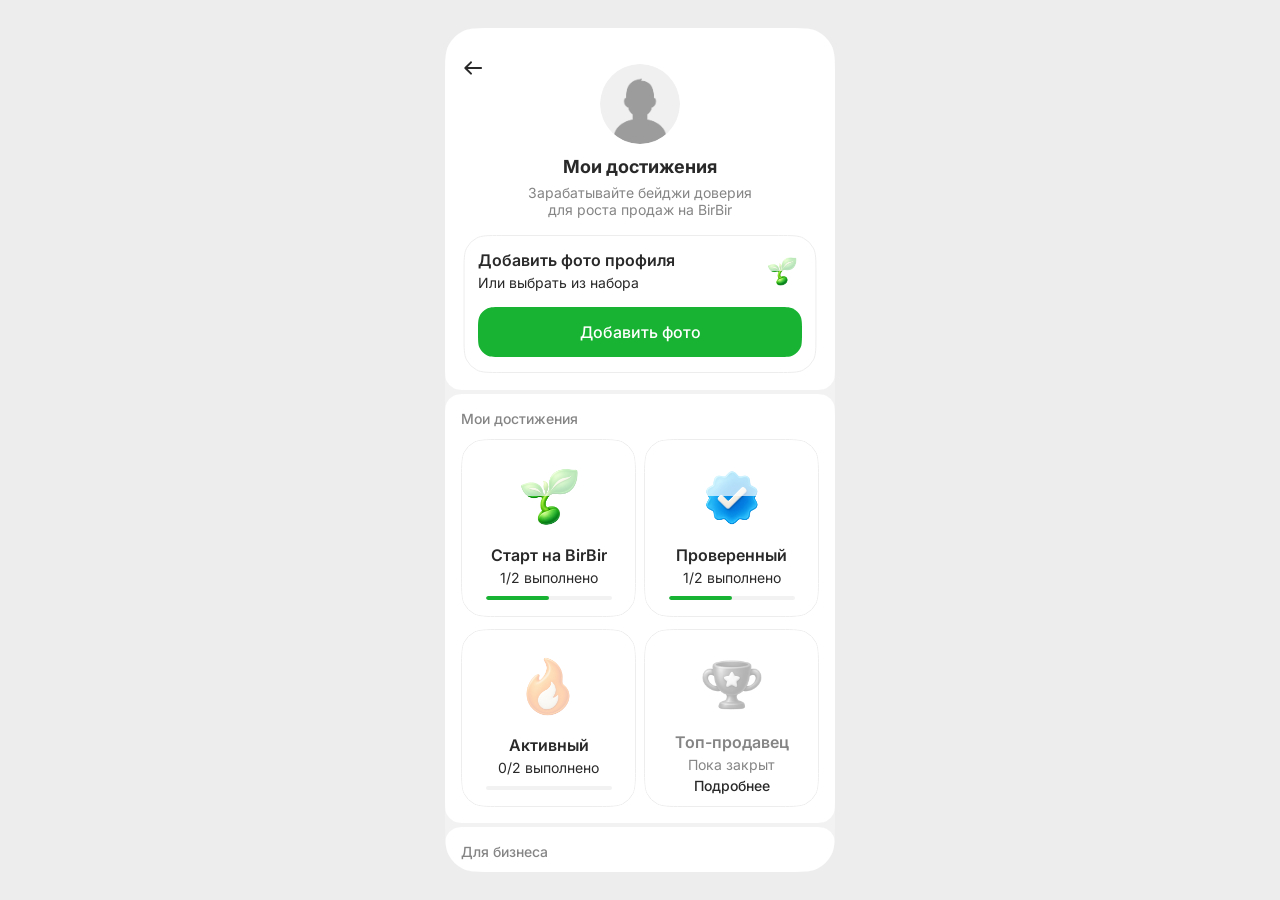
==== commit ac2d155e: "Remove profile avatar outlines in both achievement states" ====
--- a/experiments/achievement-gallery/index.html
+++ b/experiments/achievement-gallery/index.html
@@ -9,9 +9,9 @@
   <link rel="preconnect" href="https://fonts.gstatic.com" crossorigin>
   <link href="https://fonts.googleapis.com/css2?family=Inter:wght@400;500;600;700&display=swap" rel="stylesheet">
   <link rel="stylesheet" href="../../prototype-library/birbir-prototype-library.css">
-  <link rel="stylesheet" href="../../prototype-library/achievement-card.css?v=12">
-  <link rel="stylesheet" href="../../prototype-library/achievement-coverflow.css?v=12">
-  <link rel="stylesheet" href="screen.css?v=12">
+  <link rel="stylesheet" href="../../prototype-library/achievement-card.css?v=13">
+  <link rel="stylesheet" href="../../prototype-library/achievement-coverflow.css?v=13">
+  <link rel="stylesheet" href="screen.css?v=13">
 </head>
 <body>
   <main class="bba-app" id="achievement-app">
@@ -63,9 +63,9 @@
       </section>
     </section>
   </main>
-  <script src="../../prototype-library/achievement-card.js?v=12"></script>
-  <script src="../../prototype-library/achievement-coverflow.js?v=12"></script>
-  <script src="achievements.js?v=12"></script>
-  <script src="screen.js?v=12"></script>
+  <script src="../../prototype-library/achievement-card.js?v=13"></script>
+  <script src="../../prototype-library/achievement-coverflow.js?v=13"></script>
+  <script src="achievements.js?v=13"></script>
+  <script src="screen.js?v=13"></script>
 </body>
 </html>
--- a/experiments/achievement-gallery/screen.css
+++ b/experiments/achievement-gallery/screen.css
@@ -12,10 +12,8 @@
 .bba-profile { display:flex; flex-direction:column; align-items:center; gap:12px; text-align:center; }
 .bba-profile h1 { margin:0;font-size:18px;line-height:22px;font-weight:700; }
 .bba-profile p { width:242px;max-width:100%;margin:6px auto 0;font-size:14px;line-height:17px;color:var(--muted,#858585); }
-.bba-avatar { position:relative;width:80px;height:80px;border-radius:50%;box-shadow:0 0 0 3px rgba(0,0,0,.1); }
+.bba-avatar { position:relative;width:80px;height:80px;border-radius:50%; }
 .bba-avatar > img { position:absolute;inset:0;width:80px;height:80px;object-fit:cover;border-radius:50%; }
-.bba-avatar.has-photo { box-shadow:none; }
-.bba-avatar.has-photo::after { content:'';position:absolute;inset:0;border:2px solid #fff;border-radius:50%;pointer-events:none; }
 .bba-avatar [hidden] { display:none; }
 .bba-avatar-badge { position:absolute;left:57px;top:0;z-index:1;width:28px;height:28px;display:grid;place-items:center;background:#fff;border:1px solid var(--border,#ededed);border-radius:50%; }
 .bba-avatar-badge-art { position:relative;width:18px;height:18px;overflow:hidden; }
